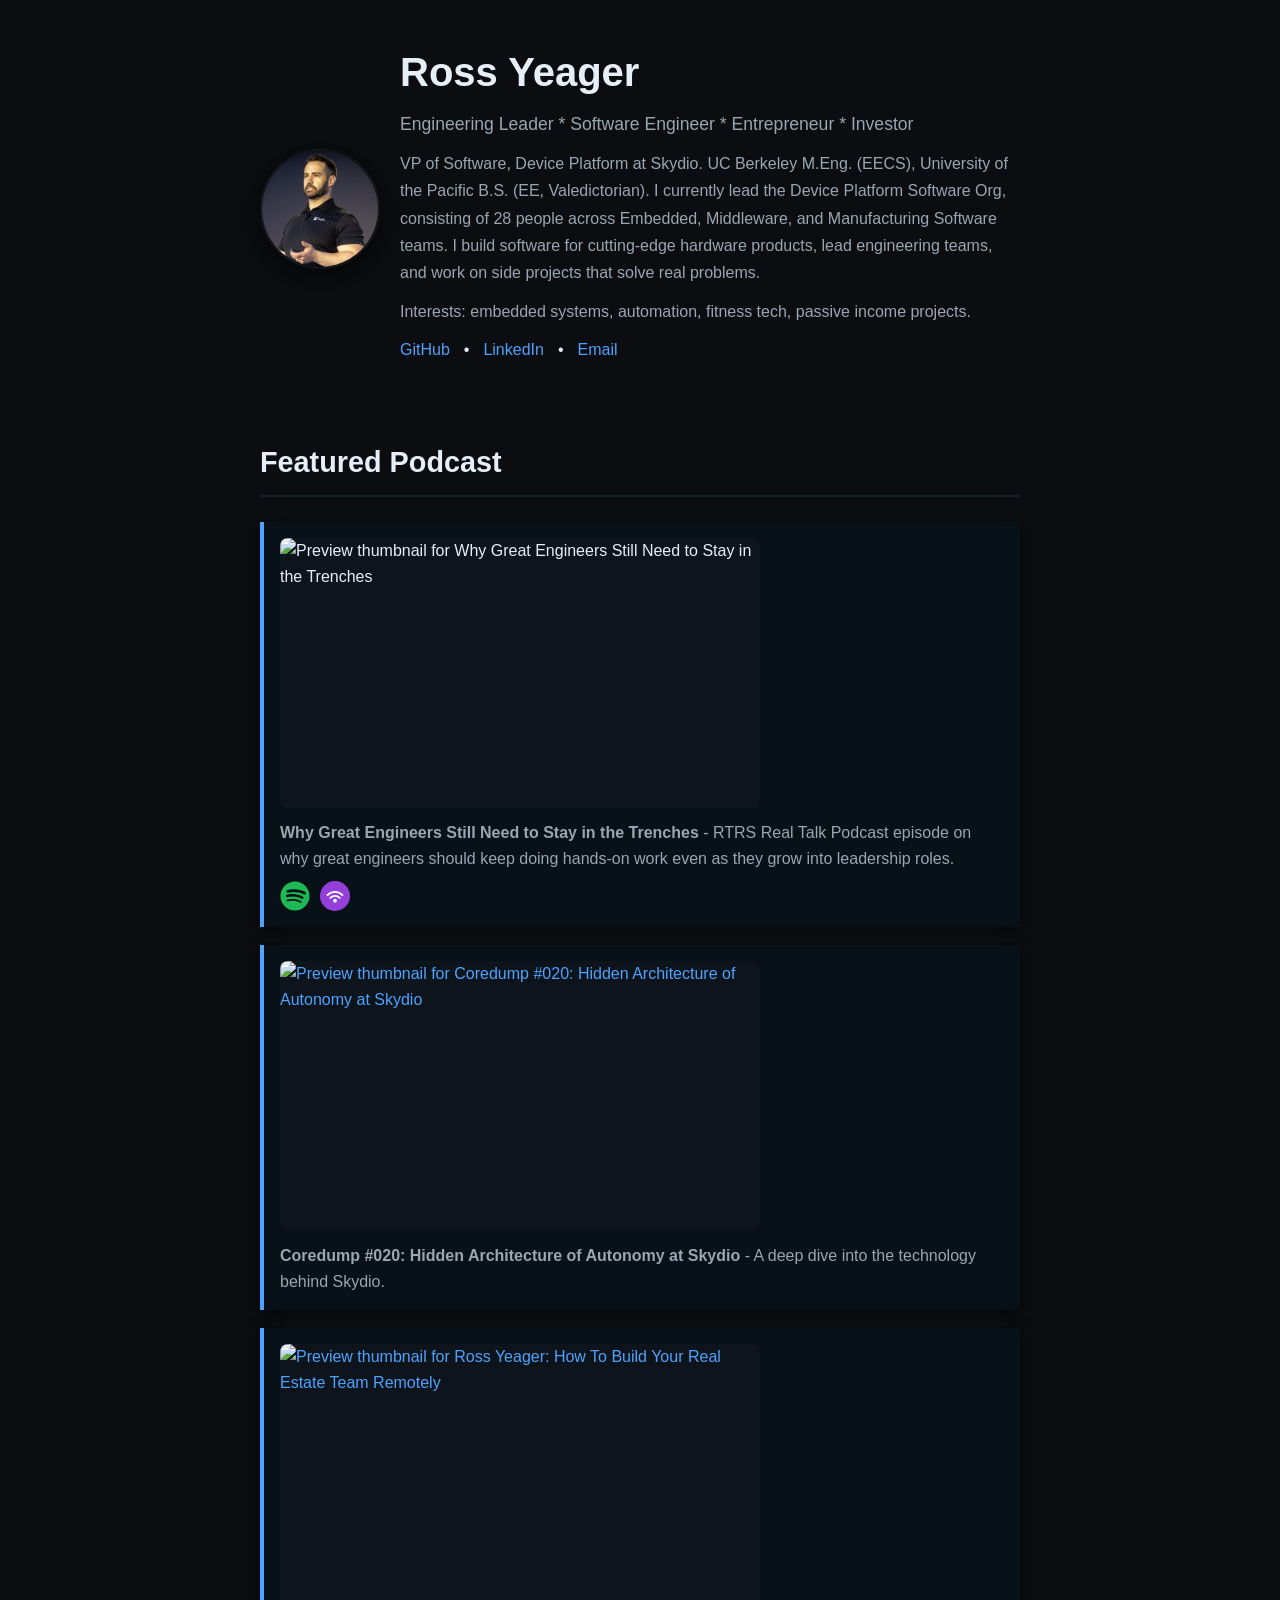
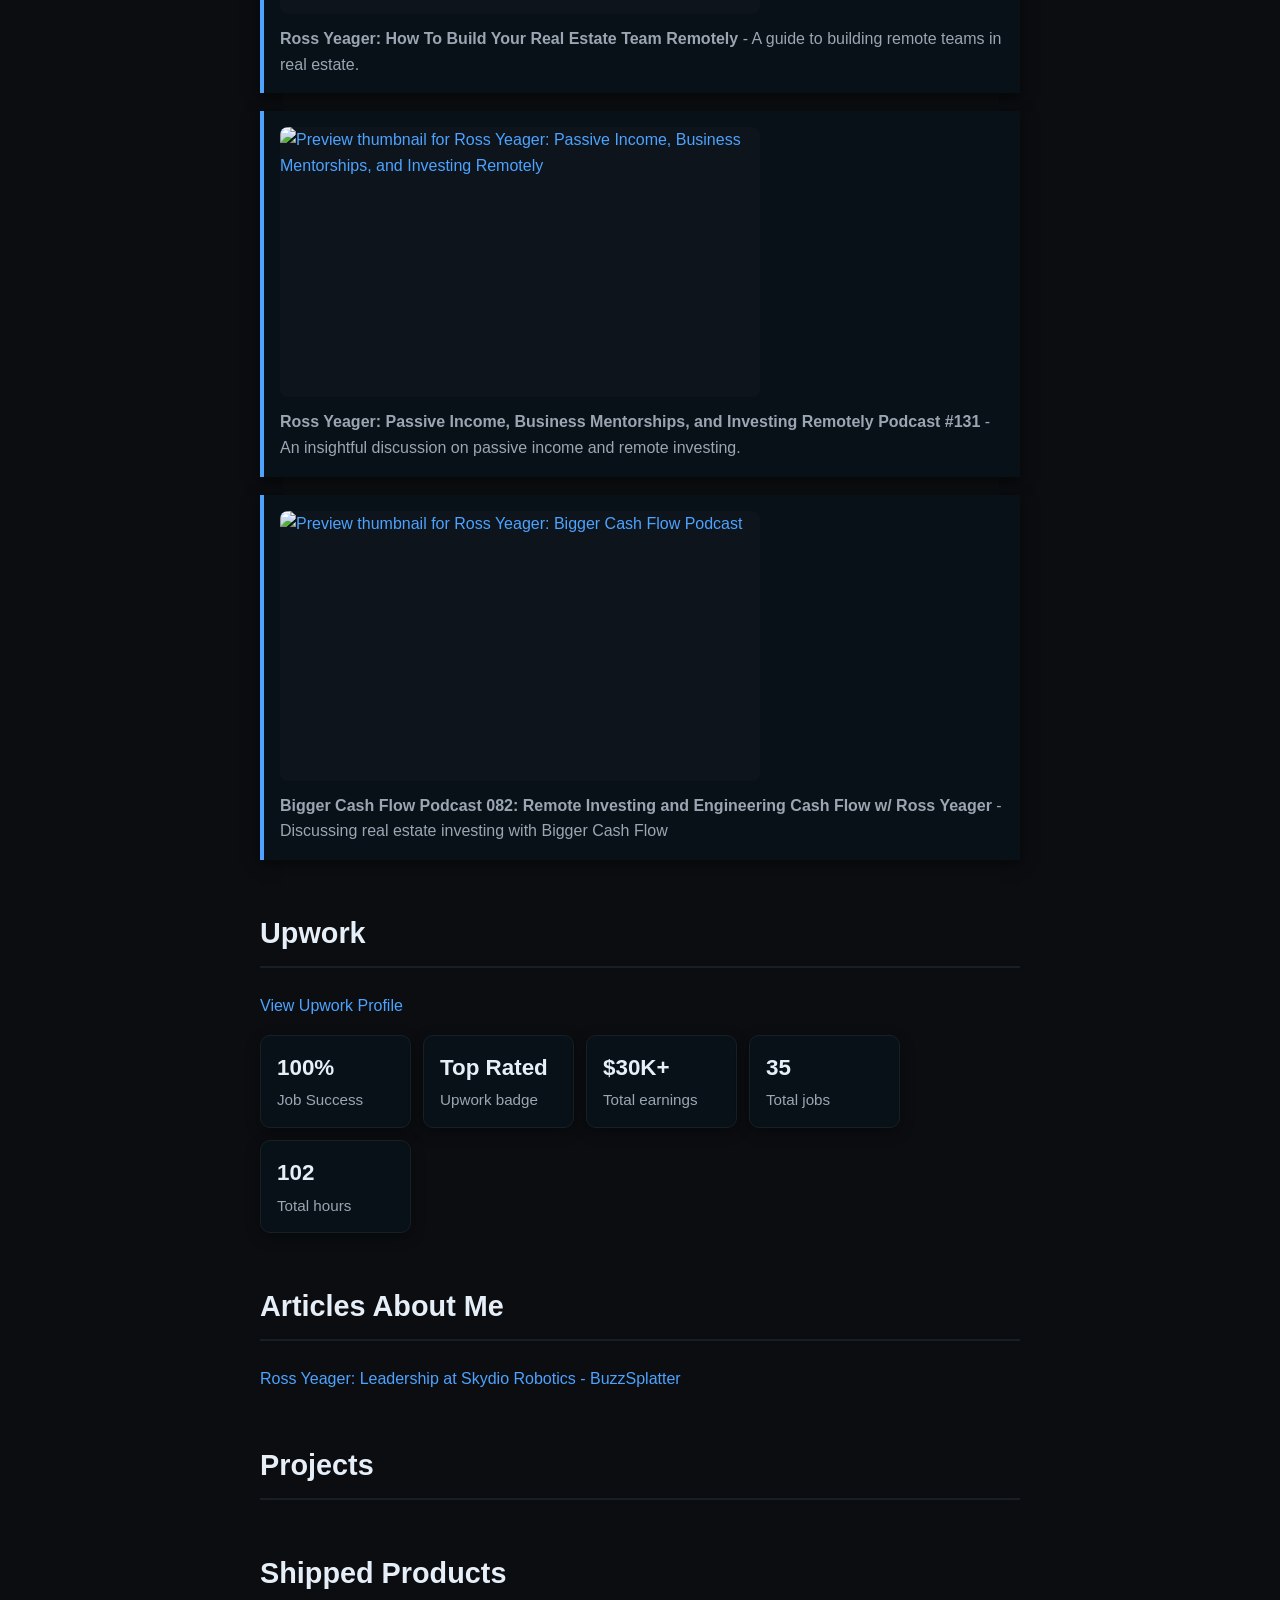
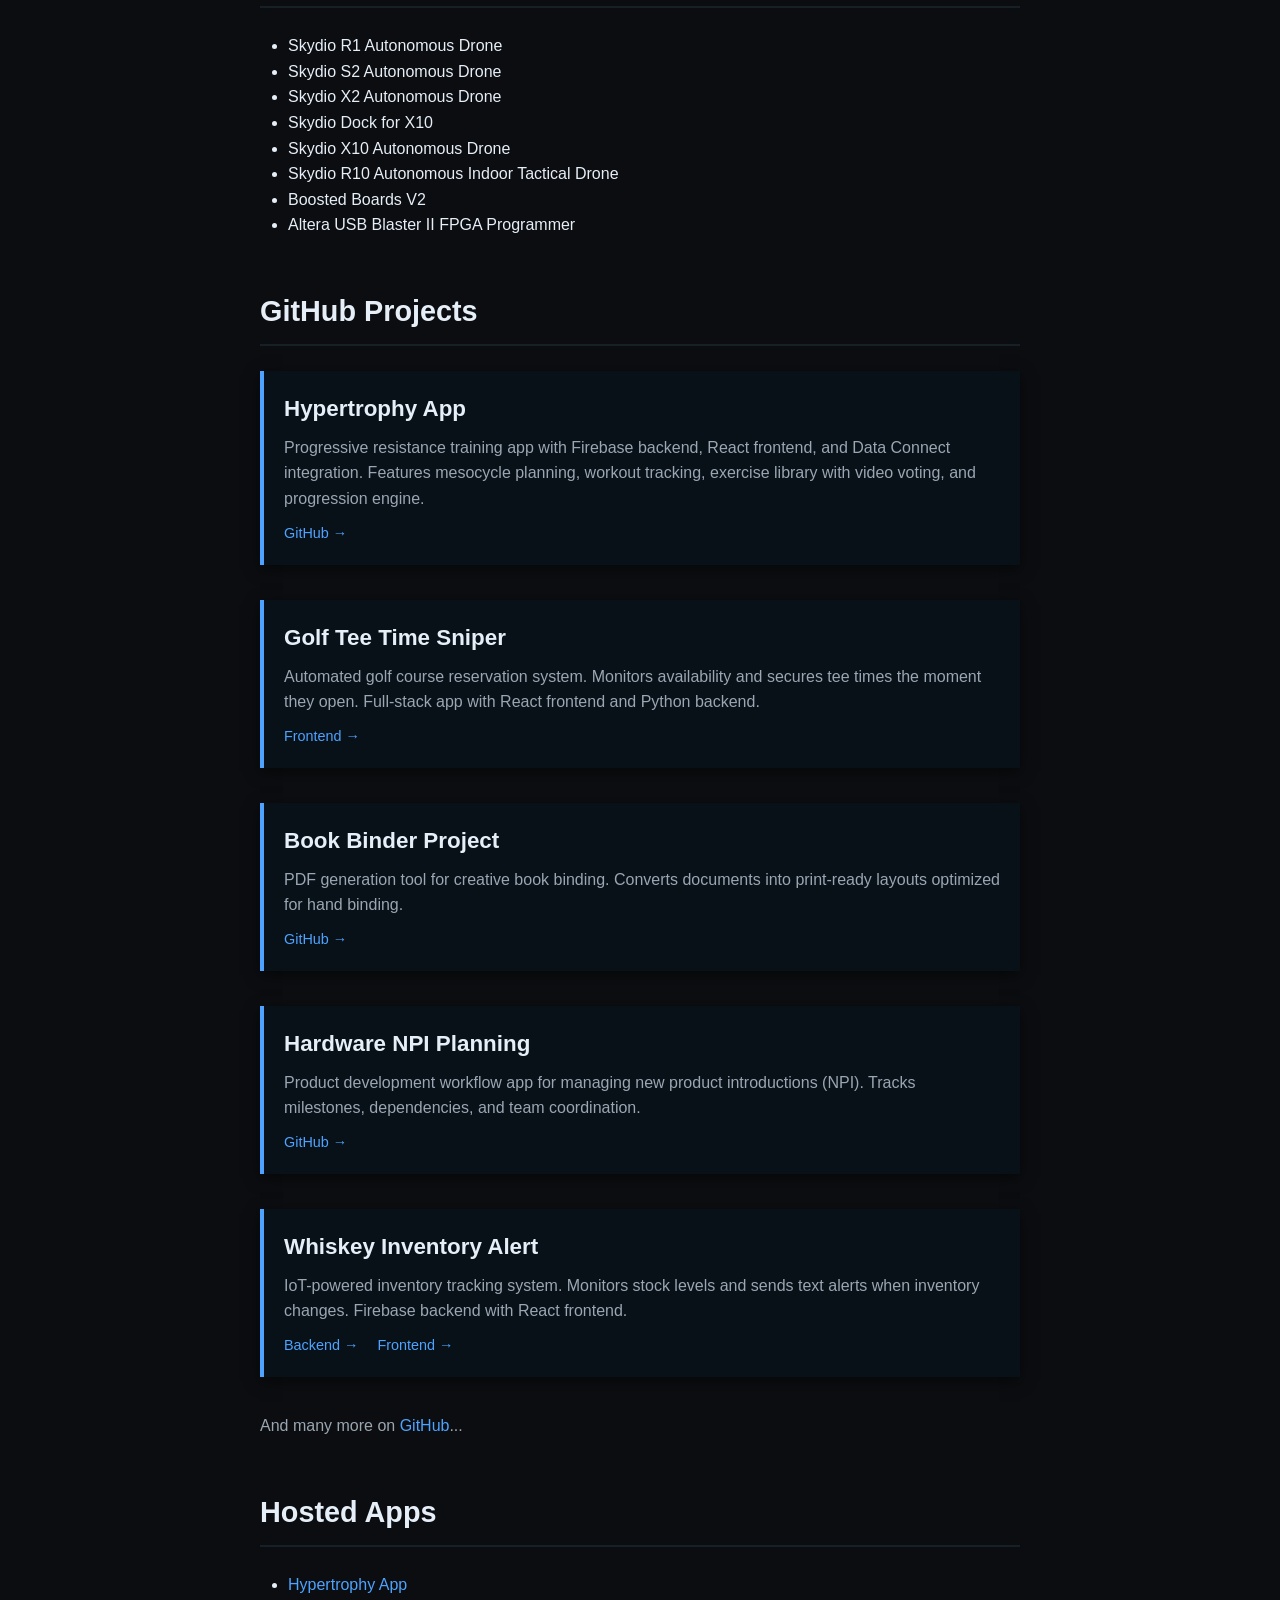
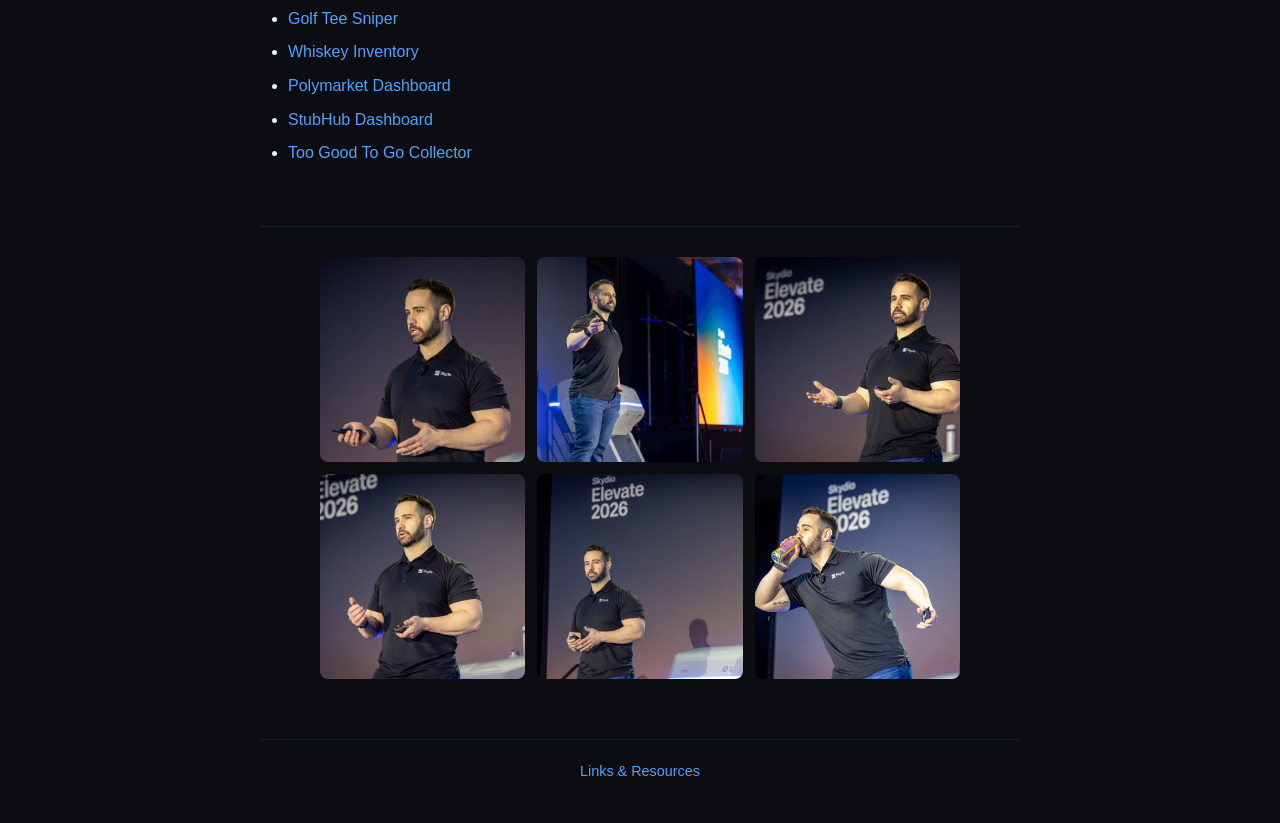
==== index.html @ a0b69caa "Move recommendations to Links & Resources page Split links.html into a Recommendations section (thin" ====
<!DOCTYPE html>
<html lang="en">
<head>
    <meta charset="UTF-8">
    <meta name="viewport" content="width=device-width, initial-scale=1.0">
    <title>Ross Yeager </title>
    <link rel="stylesheet" href="assets/styles.css">
</head>
<body>
    <header>
        <img src="assets/profile-pic.png" alt="Ross Yeager" class="profile">
        <div>
            <h1>Ross Yeager</h1>
            <div class="subtitle">Engineering Leader * Software Engineer * Entrepreneur * Investor</div>
            <div class="bio">
                VP of Software, Device Platform at Skydio. UC Berkeley M.Eng. (EECS), University of the Pacific B.S. (EE, Valedictorian). 
                I currently lead the Device Platform Software Org, consisting of 28 people across Embedded, Middleware, and Manufacturing Software teams.
                I build software for cutting-edge hardware products, lead engineering teams, and work on side projects that solve real problems.
            </div>
            <div class="bio">
                Interests: embedded systems, automation, fitness tech, passive income projects.
            </div>
            <div class="top-links">
                <a href="https://github.com/droneshire" target="_blank">GitHub</a> •
                <a href="https://www.linkedin.com/in/rossyeager/" target="_blank">LinkedIn</a> •
                <a href="mailto:ryeager12@gmail.com">Email</a>
            </div>
        </div>
    </header>

    <main>
        <h2>Featured Podcast</h2>
        <div class="resource-card">
            <div class="resource-card-thumbnail">
                <img src="https://is1-ssl.mzstatic.com/image/thumb/Podcasts221/v4/c4/c6/18/c4c61861-769a-1fa5-d363-5a123a4b9970/mza_9633764894382993235.jpeg/600x600bb.webp" alt="Preview thumbnail for Why Great Engineers Still Need to Stay in the Trenches">
            </div>
            <p><strong>Why Great Engineers Still Need to Stay in the Trenches</strong> - RTRS Real Talk Podcast episode on why great engineers should keep doing hands-on work even as they grow into leadership roles.</p>
            <div class="resource-card-links">
                <a href="https://open.spotify.com/episode/6up5n92iahJt5bbZxzY5BS?si=sEJS74YbQcWT3p2r0XgYyg&utm_source=copy-link" target="_blank" aria-label="Listen on Spotify" title="Listen on Spotify">
                    <svg viewBox="0 0 496 512" xmlns="http://www.w3.org/2000/svg">
                        <path fill="#1DB954" d="M248 8C111.1 8 0 119.1 0 256s111.1 248 248 248 248-111.1 248-248S384.9 8 248 8zm100.7 364.9c-4.2 0-6.8-1.3-10.7-3.6-62.4-37.6-135-39.2-206.7-24.5-3.9 1-9 2.6-11.9 2.6-9.7 0-15.8-7.7-15.8-15.8 0-8.3 5.1-12.9 11.3-14.2 81.5-18.1 165.1-16.5 235.6 25.5 5.2 3.2 8.3 6.1 8.3 13.7s-6 16.3-10.1 16.3zm26.9-65.6c-5.2 0-8.7-2.3-12.3-4.2-62.5-37-155.7-51.9-238.6-29.4-4.8 1.3-7.4 2.6-11.9 2.6-10.7 0-19.4-8.7-19.4-19.4s5.2-17.8 15.5-20.7c27.8-7.8 56.2-13.6 97.8-13.6 64.5 0 126.9 16 175.7 45.1 8.3 4.8 11.6 11 11.6 19.7-.1 10.8-8.5 19.9-18.4 19.9zm31-76.2c-5.6 0-9.1-1.6-14.3-4.5-59.8-35.5-172.6-49.1-249.9-27.8-4.5 1.3-9.9 3.6-15.5 3.6-13.3 0-23.8-10.6-23.8-24 0-13.6 8.3-21.3 17.2-23.9 32.8-9.7 69.5-14.3 109.4-14.3 68 0 139.1 14.2 190.9 45.1 7.6 4.5 12.6 10.8 12.6 22.1-.1 13.6-11 23.7-24.6 23.7z"/>
                    </svg>
                </a>
                <a href="https://podcasts.apple.com/gb/podcast/why-great-engineers-still-need-to-stay-in-the-trenches/id1888172923?i=1000779103202" target="_blank" aria-label="Listen on Apple Podcasts" title="Listen on Apple Podcasts">
                    <svg viewBox="0 0 32 32" xmlns="http://www.w3.org/2000/svg">
                        <circle cx="16" cy="16" r="16" fill="#953FDB"/>
                        <circle cx="16" cy="21" r="2" fill="#fff"/>
                        <path d="M11 18a7 7 0 0 1 10 0" fill="none" stroke="#fff" stroke-width="2" stroke-linecap="round"/>
                        <path d="M8 15a11 11 0 0 1 16 0" fill="none" stroke="#fff" stroke-width="2" stroke-linecap="round"/>
                    </svg>
                </a>
            </div>
        </div>
        <a class="resource-card" href="https://youtube.com/watch?v=orhyys3T3AE&source_ve_path=MjM4NTE&embeds_referring_euri=https%3A%2F%2Fmemfault.com%2F&embeds_referring_origin=https%3A%2F%2Fmemfault.com" target="_blank">
            <div class="resource-card-thumbnail">
                <img src="https://img.youtube.com/vi/orhyys3T3AE/hqdefault.jpg" alt="Preview thumbnail for Coredump #020: Hidden Architecture of Autonomy at Skydio">
            </div>
            <p><strong>Coredump #020: Hidden Architecture of Autonomy at Skydio</strong> - A deep dive into the technology behind Skydio.</p>
        </a>
        <a class="resource-card" href="https://youtu.be/GuYb0ekLBcU?si=IMQAH9v-qdLJNeri" target="_blank">
            <div class="resource-card-thumbnail">
                <img src="https://img.youtube.com/vi/GuYb0ekLBcU/hqdefault.jpg" alt="Preview thumbnail for Ross Yeager: How To Build Your Real Estate Team Remotely">
            </div>
            <p><strong>Ross Yeager: How To Build Your Real Estate Team Remotely</strong> - A guide to building remote teams in real estate.</p>
        </a>
        <a class="resource-card" href="https://www.youtube.com/watch?v=ZvkzLoTbLkU" target="_blank">
            <div class="resource-card-thumbnail">
                <img src="https://img.youtube.com/vi/ZvkzLoTbLkU/hqdefault.jpg" alt="Preview thumbnail for Ross Yeager: Passive Income, Business Mentorships, and Investing Remotely">
            </div>
            <p><strong>Ross Yeager: Passive Income, Business Mentorships, and Investing Remotely Podcast #131</strong> - An insightful discussion on passive income and remote investing.</p>
        </a>
        <a class="resource-card" href="https://www.biggercashflow.com/bigger-cash-flow-podcast/bcfshow082" target="_blank">
            <div class="resource-card-thumbnail">
                <img src="https://images.squarespace-cdn.com/content/v1/5b5cd4565cfd79a520e9ac51/1609288177726-HFZUA76HQ0U5ELD18QBI/insta.png" alt="Preview thumbnail for Ross Yeager: Bigger Cash Flow Podcast">
            </div>
            <p><strong>Bigger Cash Flow Podcast 082: Remote Investing and Engineering Cash Flow w/ Ross Yeager</strong> - Discussing real estate investing with Bigger Cash Flow</p>
        </a>

        <h2>Upwork</h2>
        <div class="top-links">
            <a href="https://www.upwork.com/freelancers/~01f32ff90815523686" target="_blank">View Upwork Profile</a>
        </div>
        <div class="upwork-stats">
            <div class="upwork-stat">
                <strong>100%</strong>
                <span>Job Success</span>
            </div>
            <div class="upwork-stat">
                <strong>Top Rated</strong>
                <span>Upwork badge</span>
            </div>
            <div class="upwork-stat">
                <strong>$30K+</strong>
                <span>Total earnings</span>
            </div>
            <div class="upwork-stat">
                <strong>35</strong>
                <span>Total jobs</span>
            </div>
            <div class="upwork-stat">
                <strong>102</strong>
                <span>Total hours</span>
            </div>
        </div>

        <h2>Articles About Me</h2>
        <div class="top-links">
            <a href="https://buzzsplatter.com/ross-yeager-leadership-skydio-robotics/" target="_blank">Ross Yeager: Leadership at Skydio Robotics - BuzzSplatter</a>
        </div>

        <h2>Projects</h2>

        <h2>Shipped Products</h2>
        <div>
            <ul class="shipped-products-list">
                <li>Skydio R1 Autonomous Drone</li>
                <li>Skydio S2 Autonomous Drone</li>
                <li>Skydio X2 Autonomous Drone</li>
                <li>Skydio Dock for X10</li>
                <li>Skydio X10 Autonomous Drone</li>
                <li>Skydio R10 Autonomous Indoor Tactical Drone</li>
                <li>Boosted Boards V2</li>
                <li>Altera USB Blaster II FPGA Programmer</li>
            </ul>
        </div>

        
        <h2>GitHub Projects</h2>

        <div class="project">
            <h3>Hypertrophy App</h3>
            <p>Progressive resistance training app with Firebase backend, React frontend, and Data Connect integration.
            Features mesocycle planning, workout tracking, exercise library with video voting, and progression engine.</p>
            <div class="project-links">
                <a href="https://github.com/droneshire/hypertrophy-app" target="_blank">GitHub →</a>
            </div>
        </div>

        <div class="project">
            <h3>Golf Tee Time Sniper</h3>
            <p>Automated golf course reservation system. Monitors availability and secures tee times the moment they open.
            Full-stack app with React frontend and Python backend.</p>
            <div class="project-links">
                <a href="https://github.com/droneshire/golf-tee-snipe-frontend" target="_blank">Frontend →</a>
            </div>
        </div>

        <div class="project">
            <h3>Book Binder Project</h3>
            <p>PDF generation tool for creative book binding. Converts documents into print-ready layouts optimized for hand binding.</p>
            <div class="project-links">
                <a href="https://github.com/droneshire/book-binder-project" target="_blank">GitHub →</a>
            </div>
        </div>

        <div class="project">
            <h3>Hardware NPI Planning</h3>
            <p>Product development workflow app for managing new product introductions (NPI). Tracks milestones, dependencies, and team coordination.</p>
            <div class="project-links">
                <a href="https://github.com/droneshire/hardware-npi-planning" target="_blank">GitHub →</a>
            </div>
        </div>

        <div class="project">
            <h3>Whiskey Inventory Alert</h3>
            <p>IoT-powered inventory tracking system. Monitors stock levels and sends text alerts when inventory changes.
            Firebase backend with React frontend.</p>
            <div class="project-links">
                <a href="https://github.com/droneshire/whiskey_inventory_alert_upwork" target="_blank">Backend →</a>
                <a href="https://github.com/droneshire/whiskey_inventory_firebase_client" target="_blank">Frontend →</a>
            </div>
        </div>

        <p class="bio">And many more on <a href="https://github.com/droneshire" target="_blank">GitHub</a>...</p>

        <h2>Hosted Apps</h2>
        <ul class="hosted-apps-list">
            <li><a href="https://hypertrophy-app-fa72f.web.app" target="_blank" rel="noopener noreferrer">Hypertrophy App</a></li>
            <li><a href="https://golf-tee-sniper.web.app" target="_blank" rel="noopener noreferrer">Golf Tee Sniper</a></li>
            <li><a href="https://inventory-860f0.web.app" target="_blank" rel="noopener noreferrer">Whiskey Inventory</a></li>
            <li><a href="https://polymarket-dashboard-50f65.web.app" target="_blank" rel="noopener noreferrer">Polymarket Dashboard</a></li>
            <li><a href="https://stubhub-476223-d0998.web.app" target="_blank" rel="noopener noreferrer">StubHub Dashboard</a></li>
            <li><a href="https://too-good-to-go-data-collect.web.app" target="_blank" rel="noopener noreferrer">Too Good To Go Collector</a></li>
        </ul>

        <hr class="photo-grid-divider">
        <div class="photo-grid">
            <img src="assets/gallery/gallery-1.jpg" alt="">
            <img src="assets/gallery/gallery-2.jpg" alt="">
            <img src="assets/gallery/gallery-3.jpg" alt="">
            <img src="assets/gallery/gallery-4.jpg" alt="">
            <img src="assets/gallery/gallery-5.jpg" alt="">
            <img src="assets/gallery/gallery-6.jpg" alt="">
        </div>
    </main>

    <footer>
        <p>
            <a href="links.html">Links & Resources</a>
        </p>
    </footer>
</body>
</html>
---- assets/styles.css ----
:root{
    --bg: #0b0d10;
    --panel: #0f1316;
    --text: #e6eef8;
    --muted: #9aa6b2;
    --accent: #4da3ff;
    --card: #081018;
    --border: #172027;
}

* {
    margin: 0;
    padding: 0;
    box-sizing: border-box;
}

body {
    font-family: -apple-system, BlinkMacSystemFont, 'Segoe UI', 'Helvetica', 'Arial', sans-serif;
    line-height: 1.6;
    color: var(--text);
    max-width: 800px;
    margin: 0 auto;
    padding: 40px 20px;
    background: var(--bg);
}

header {
    margin-bottom: 60px;
    display: flex;
    align-items: center;
    gap: 20px;
}

.profile {
    width: 120px;
    height: 120px;
    border-radius: 50%;
    object-fit: cover;
    flex: 0 0 120px;
    box-shadow: 0 8px 30px rgba(0,0,0,0.6);
    border: 2px solid rgba(255,255,255,0.04);
}

h1 {
    font-size: 2.5em;
    font-weight: 700;
    margin-bottom: 6px;
    color: var(--text);
}

.subtitle {
    font-size: 1.1em;
    color: var(--muted);
    margin-bottom: 12px;
}

.bio {
    font-size: 1em;
    line-height: 1.7;
    color: var(--muted);
    margin-bottom: 12px;
}

.top-links {
    display: flex;
    flex-wrap: wrap;
    gap: 14px;
    margin-bottom: 16px;
}

.upwork-stats {
    display: grid;
    grid-template-columns: repeat(auto-fit, minmax(130px, 1fr));
    gap: 12px;
    margin-top: 10px;
    max-width: 640px;
}

.upwork-stat {
    padding: 14px 16px;
    background: var(--card);
    border: 1px solid var(--border);
    border-radius: 10px;
    box-shadow: 0 4px 14px rgba(0,0,0,0.35);
}

.upwork-stat strong {
    display: block;
    font-size: 1.4em;
    color: var(--text);
    margin-bottom: 2px;
}

.upwork-stat span {
    color: var(--muted);
    font-size: 0.95em;
}

a {
    color: var(--accent);
    text-decoration: none;
}

a:hover {
    text-decoration: underline;
}

h2 {
    font-size: 1.8em;
    margin-top: 50px;
    margin-bottom: 25px;
    border-bottom: 2px solid var(--border);
    padding-bottom: 10px;
    color: var(--text);
}

.project {
    margin-bottom: 35px;
    padding: 20px;
    background: var(--card);
    border-left: 4px solid var(--accent);
    box-shadow: 0 4px 14px rgba(0,0,0,0.5);
}

.project h3 {
    font-size: 1.4em;
    margin-bottom: 8px;
    color: var(--text);
}

.project p {
    color: var(--muted);
    margin-bottom: 10px;
}

.project-links {
    font-size: 0.9em;
}

.project-links a {
    margin-right: 15px;
}

.resource-card {
    display: block;
    margin-bottom: 18px;
    padding: 16px;
    background: var(--card);
    border-left: 4px solid var(--accent);
    box-shadow: 0 4px 14px rgba(0,0,0,0.5);
}

.resource-card img {
    display: block;
    width: 100%;
    height: 100%;
    object-fit: cover;
}

.resource-card-thumbnail {
    width: 100%;
    max-width: 480px;
    aspect-ratio: 16 / 9;
    border-radius: 8px;
    overflow: hidden;
    margin-bottom: 12px;
    background: #0d141b;
}

.resource-card p {
    color: var(--muted);
}

.resource-card-links {
    display: flex;
    gap: 10px;
    margin-top: 10px;
}

.resource-card-links a {
    display: inline-flex;
    width: 30px;
    height: 30px;
    transition: transform 0.15s ease;
}

.resource-card-links a:hover {
    transform: scale(1.1);
}

.resource-card-links svg {
    width: 100%;
    height: 100%;
    display: block;
}

.shipped-products-list,
.hosted-apps-list {
    padding-left: 28px;
}

.hosted-apps-list li {
    margin-bottom: 8px;
}

.recommend-intro {
    color: var(--muted);
    margin-bottom: 18px;
    max-width: 640px;
}

.recommend-list {
    list-style: none;
    padding-left: 0;
}

.recommend-item {
    display: flex;
    align-items: flex-start;
    gap: 10px;
    margin-bottom: 16px;
}

.recommend-item svg {
    width: 20px;
    height: 20px;
    flex-shrink: 0;
    margin-top: 2px;
}

.recommend-item-text p {
    color: var(--muted);
    font-size: 0.9em;
    margin-top: 2px;
}

.photo-grid-divider {
    border: none;
    border-top: 1px solid var(--border);
    margin-top: 60px;
}

.photo-grid {
    display: grid;
    grid-template-columns: repeat(3, 1fr);
    gap: 12px;
    max-width: 640px;
    margin: 30px auto 0;
}

.photo-grid img {
    display: block;
    width: 100%;
    aspect-ratio: 1 / 1;
    object-fit: cover;
    object-position: top center;
    border-radius: 8px;
}

.back-link {
    display: inline-block;
    margin-bottom: 24px;
    color: var(--muted);
}

footer {
    margin-top: 60px;
    padding-top: 20px;
    border-top: 1px solid var(--border);
    text-align: center;
    color: #7b868e;
    font-size: 0.9em;
}

@media (max-width: 600px) {
    body {
        padding: 20px 15px;
    }
    h1 {
        font-size: 2em;
    }
    header {
        flex-direction: column;
        align-items: flex-start;
        gap: 12px;
    }
    .profile {
        width: 96px;
        height: 96px;
        flex: 0 0 96px;
    }
}
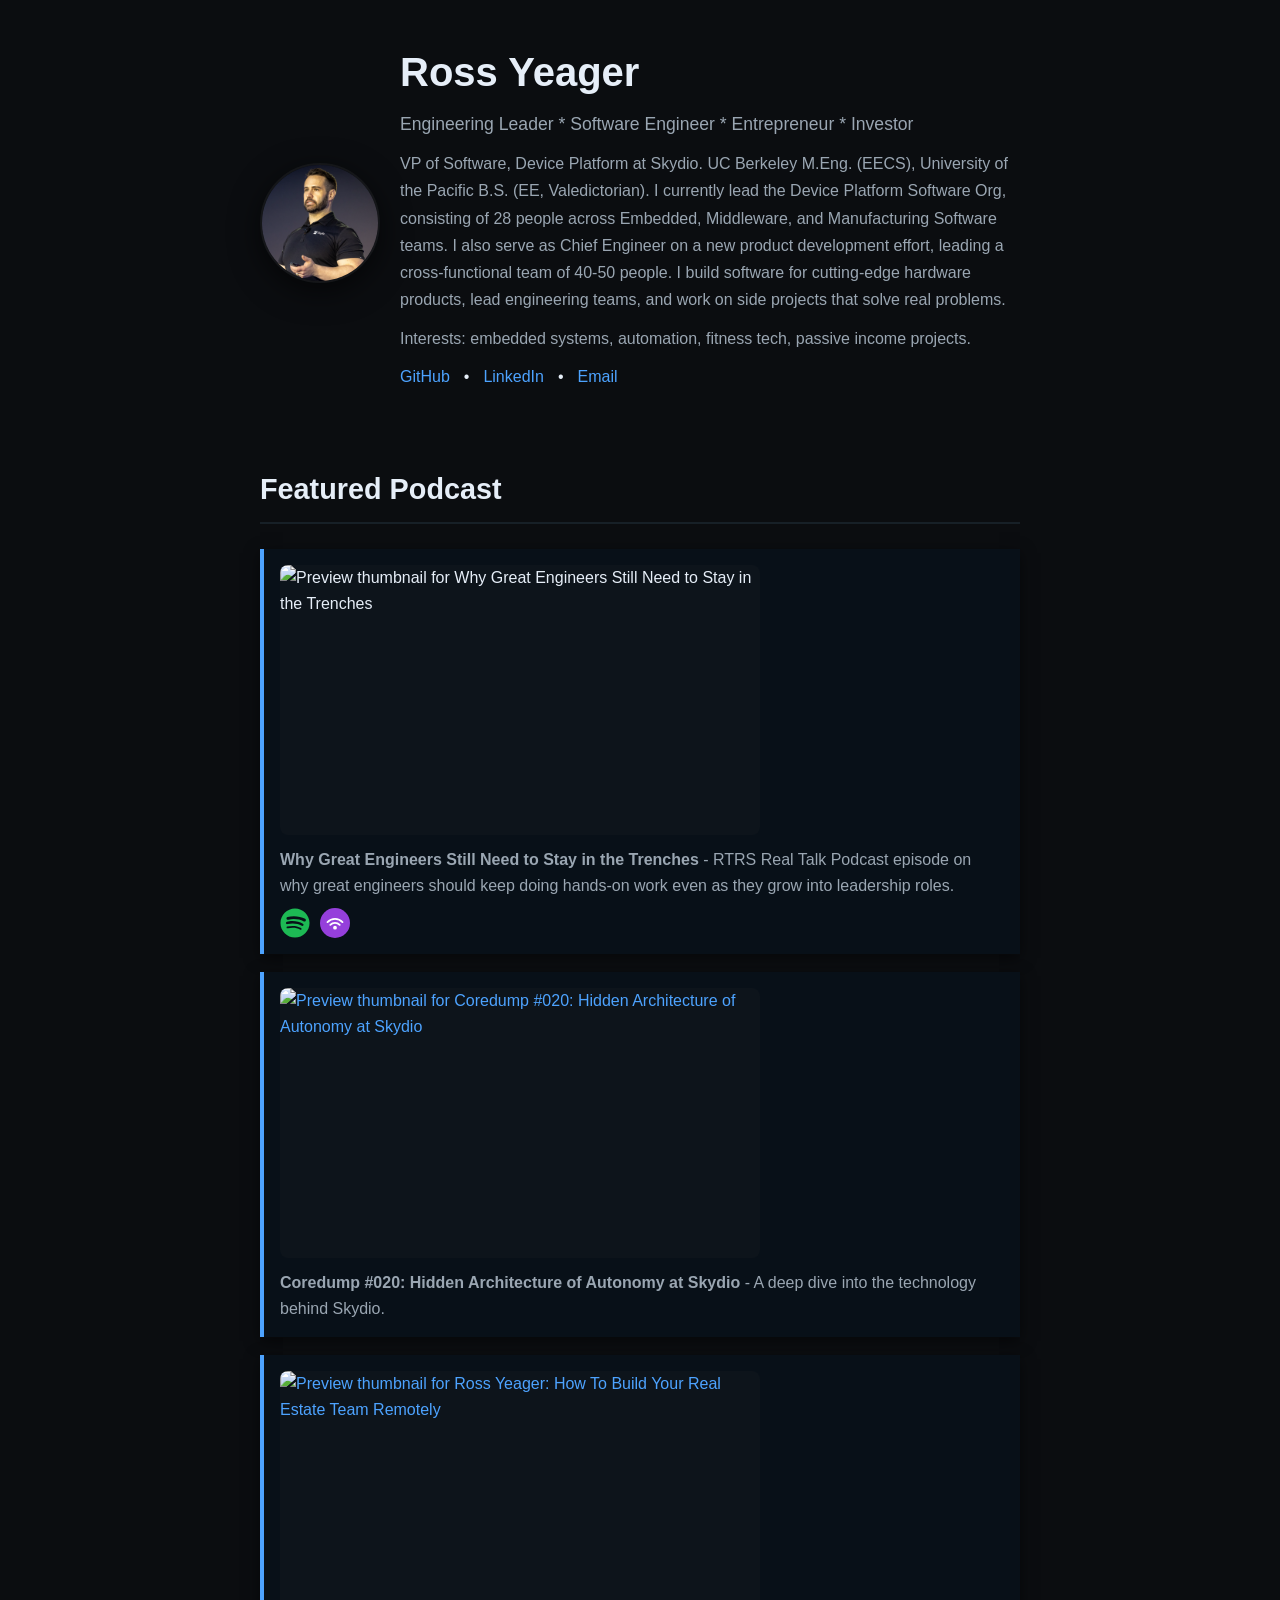
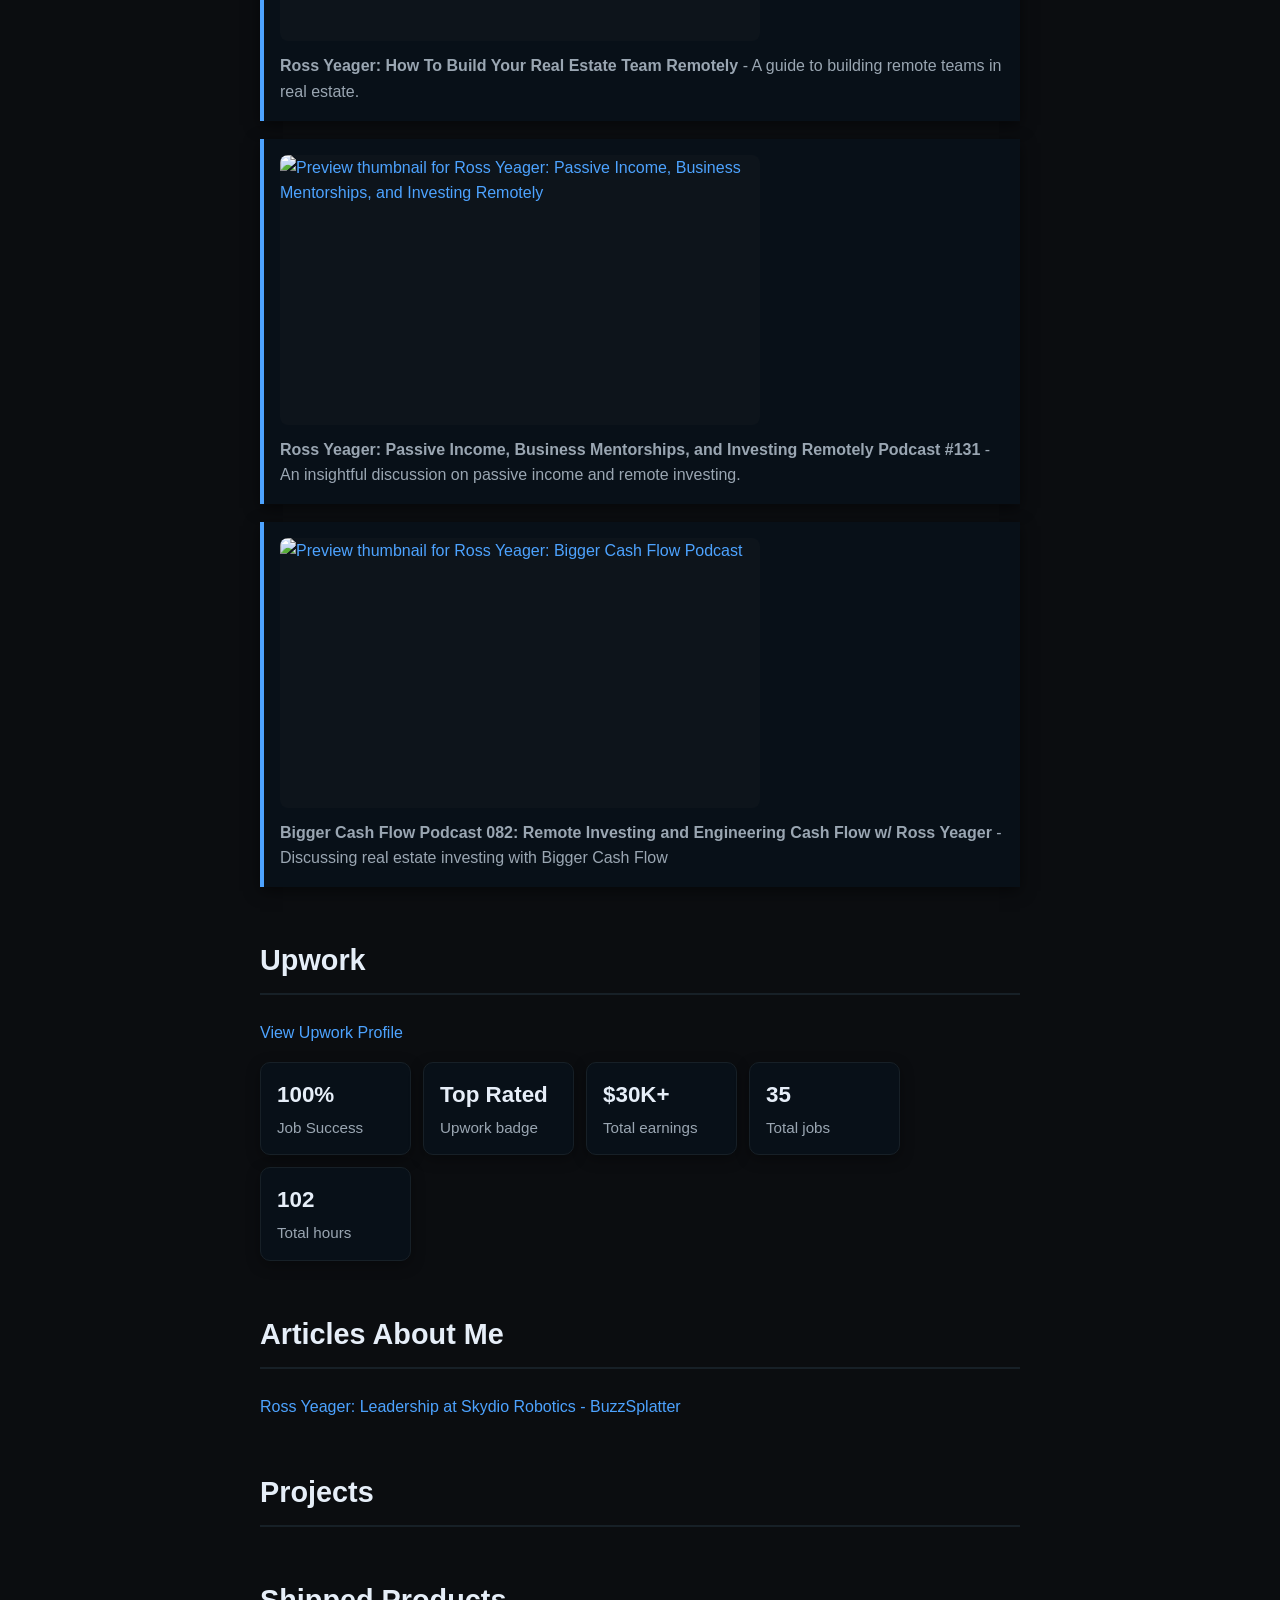
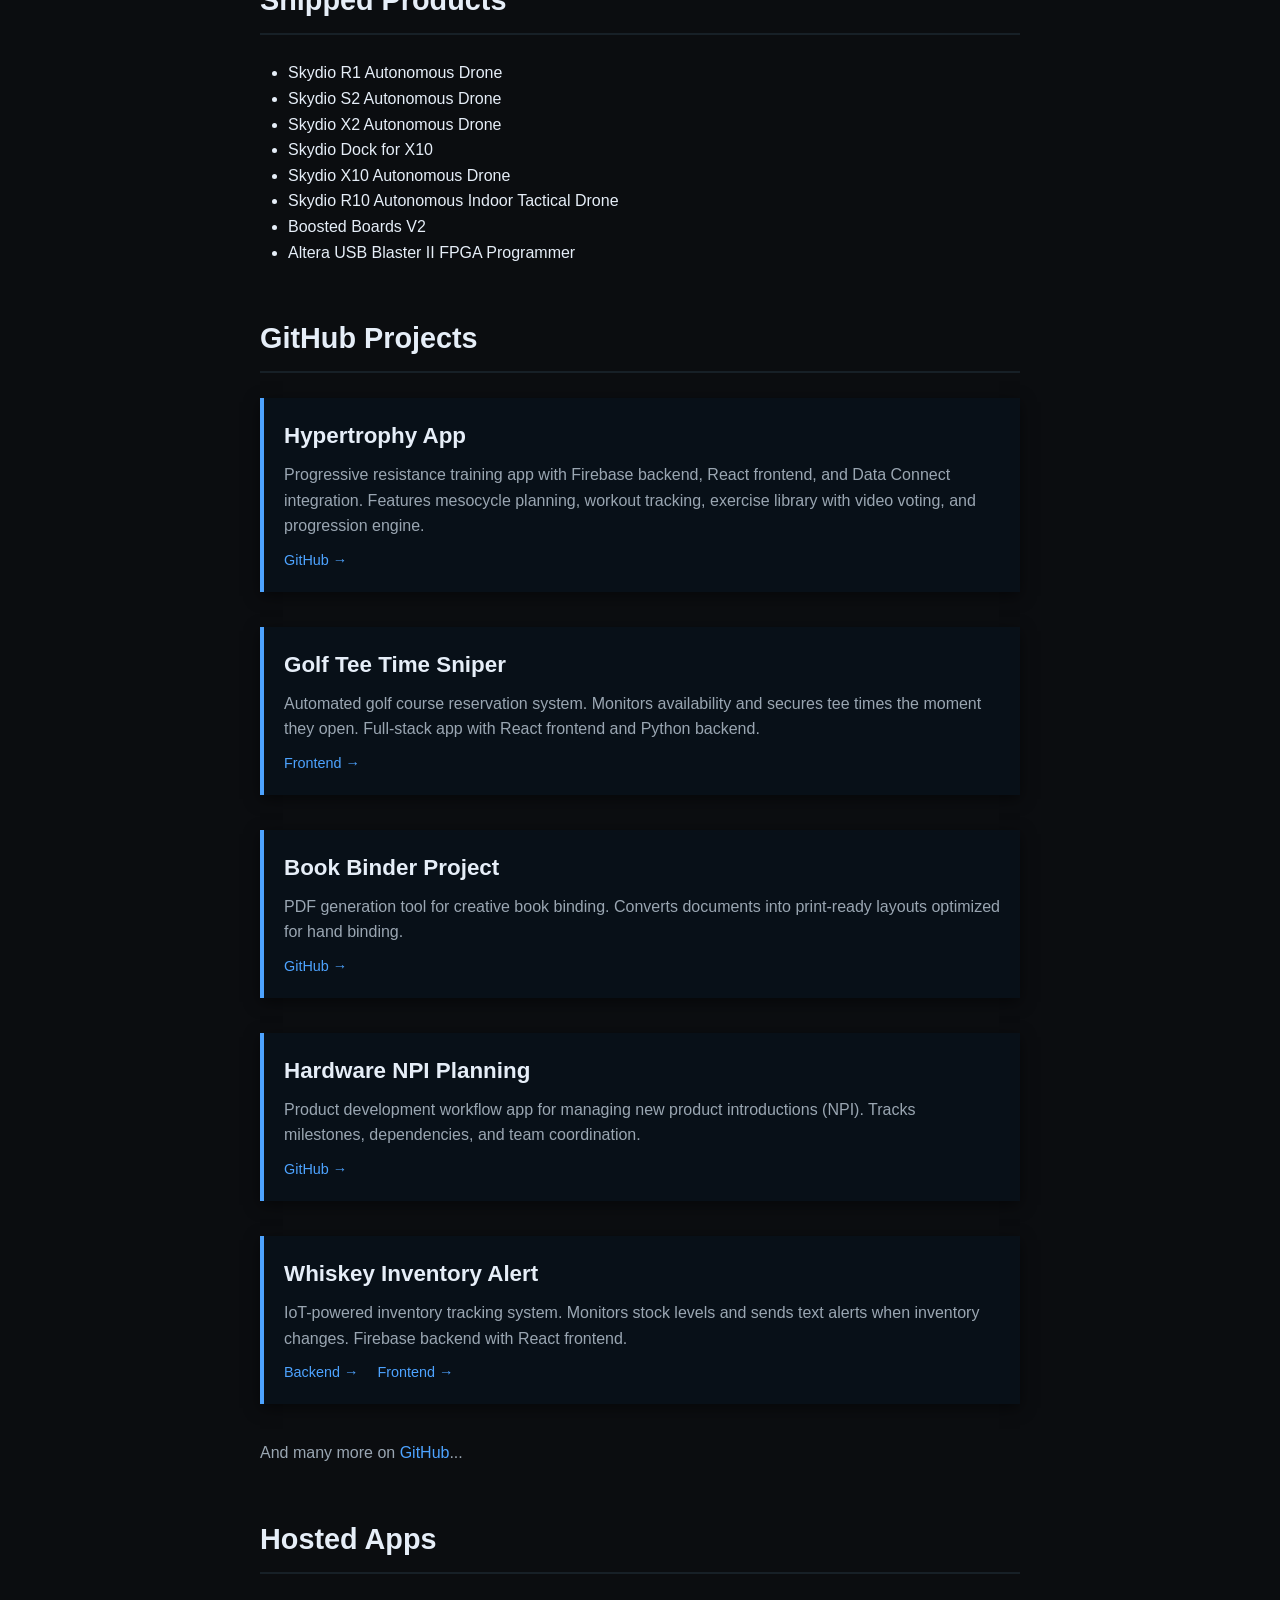
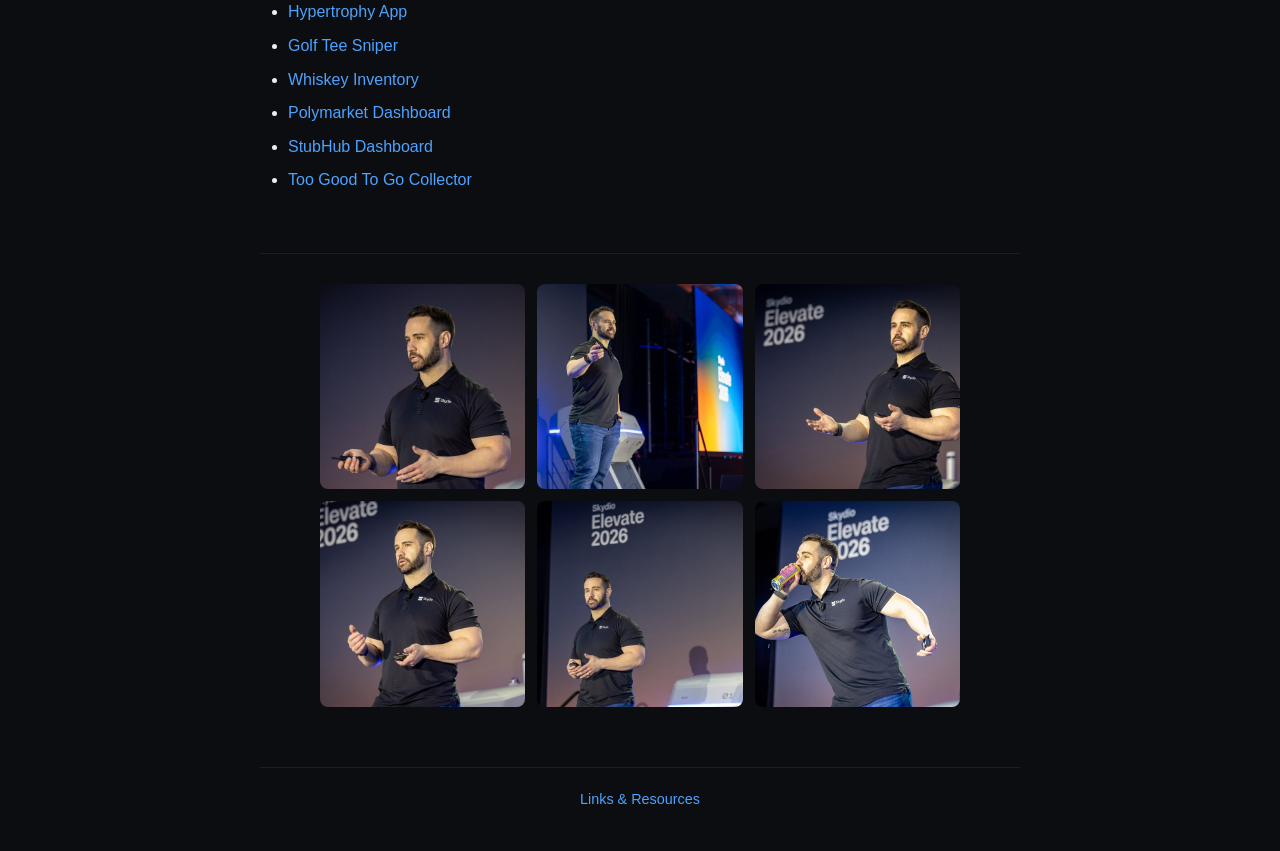
==== commit 0cc27de7: "Add Chief Engineer role to bio" ====
--- a/index.html
+++ b/index.html
@@ -13,8 +13,9 @@
             <h1>Ross Yeager</h1>
             <div class="subtitle">Engineering Leader * Software Engineer * Entrepreneur * Investor</div>
             <div class="bio">
-                VP of Software, Device Platform at Skydio. UC Berkeley M.Eng. (EECS), University of the Pacific B.S. (EE, Valedictorian). 
+                VP of Software, Device Platform at Skydio. UC Berkeley M.Eng. (EECS), University of the Pacific B.S. (EE, Valedictorian).
                 I currently lead the Device Platform Software Org, consisting of 28 people across Embedded, Middleware, and Manufacturing Software teams.
+                I also serve as Chief Engineer on a new product development effort, leading a cross-functional team of 40-50 people.
                 I build software for cutting-edge hardware products, lead engineering teams, and work on side projects that solve real problems.
             </div>
             <div class="bio">
@@ -175,7 +176,7 @@
 
         <h2>Hosted Apps</h2>
         <ul class="hosted-apps-list">
-            <li><a href="https://hypertrophy-app-fa72f.web.app" target="_blank" rel="noopener noreferrer">Hypertrophy App</a></li>
+            <li><a href="https://livestrong.fit" target="_blank" rel="noopener noreferrer">Hypertrophy App</a></li>
             <li><a href="https://golf-tee-sniper.web.app" target="_blank" rel="noopener noreferrer">Golf Tee Sniper</a></li>
             <li><a href="https://inventory-860f0.web.app" target="_blank" rel="noopener noreferrer">Whiskey Inventory</a></li>
             <li><a href="https://polymarket-dashboard-50f65.web.app" target="_blank" rel="noopener noreferrer">Polymarket Dashboard</a></li>
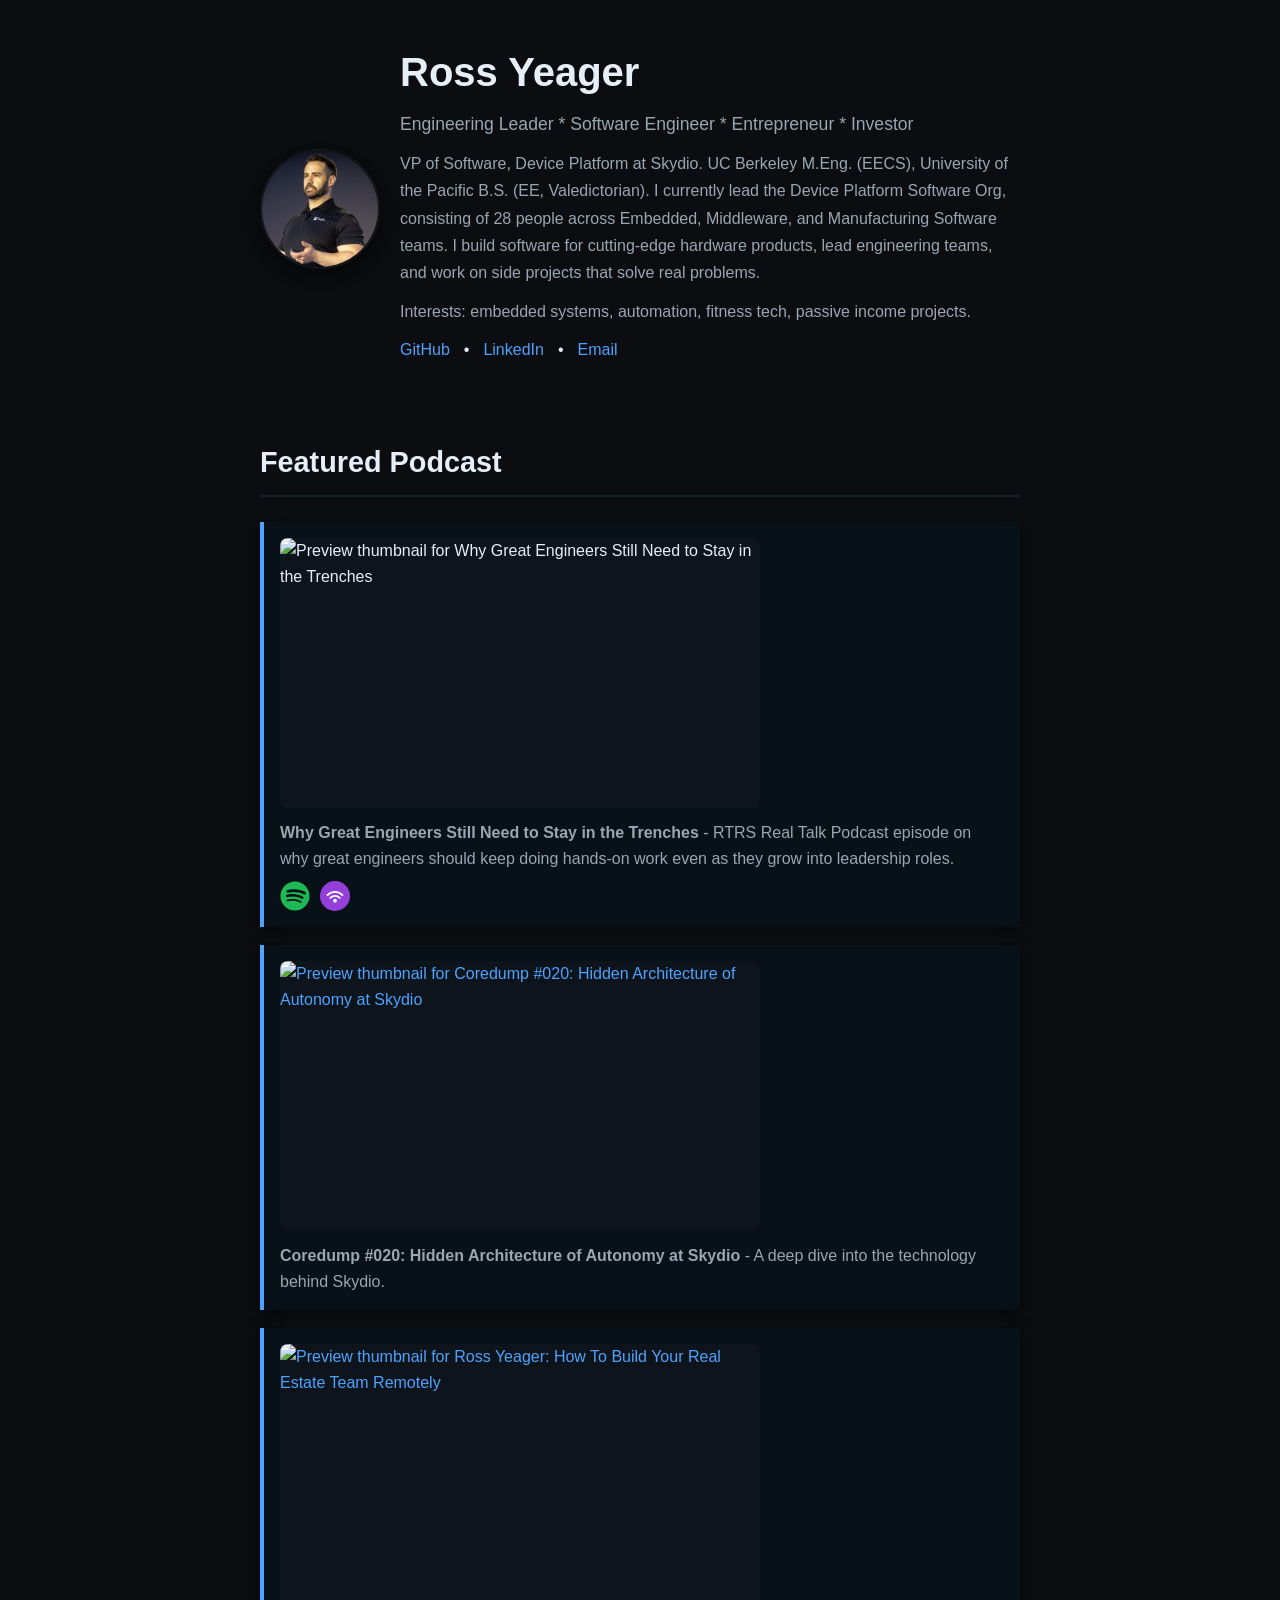
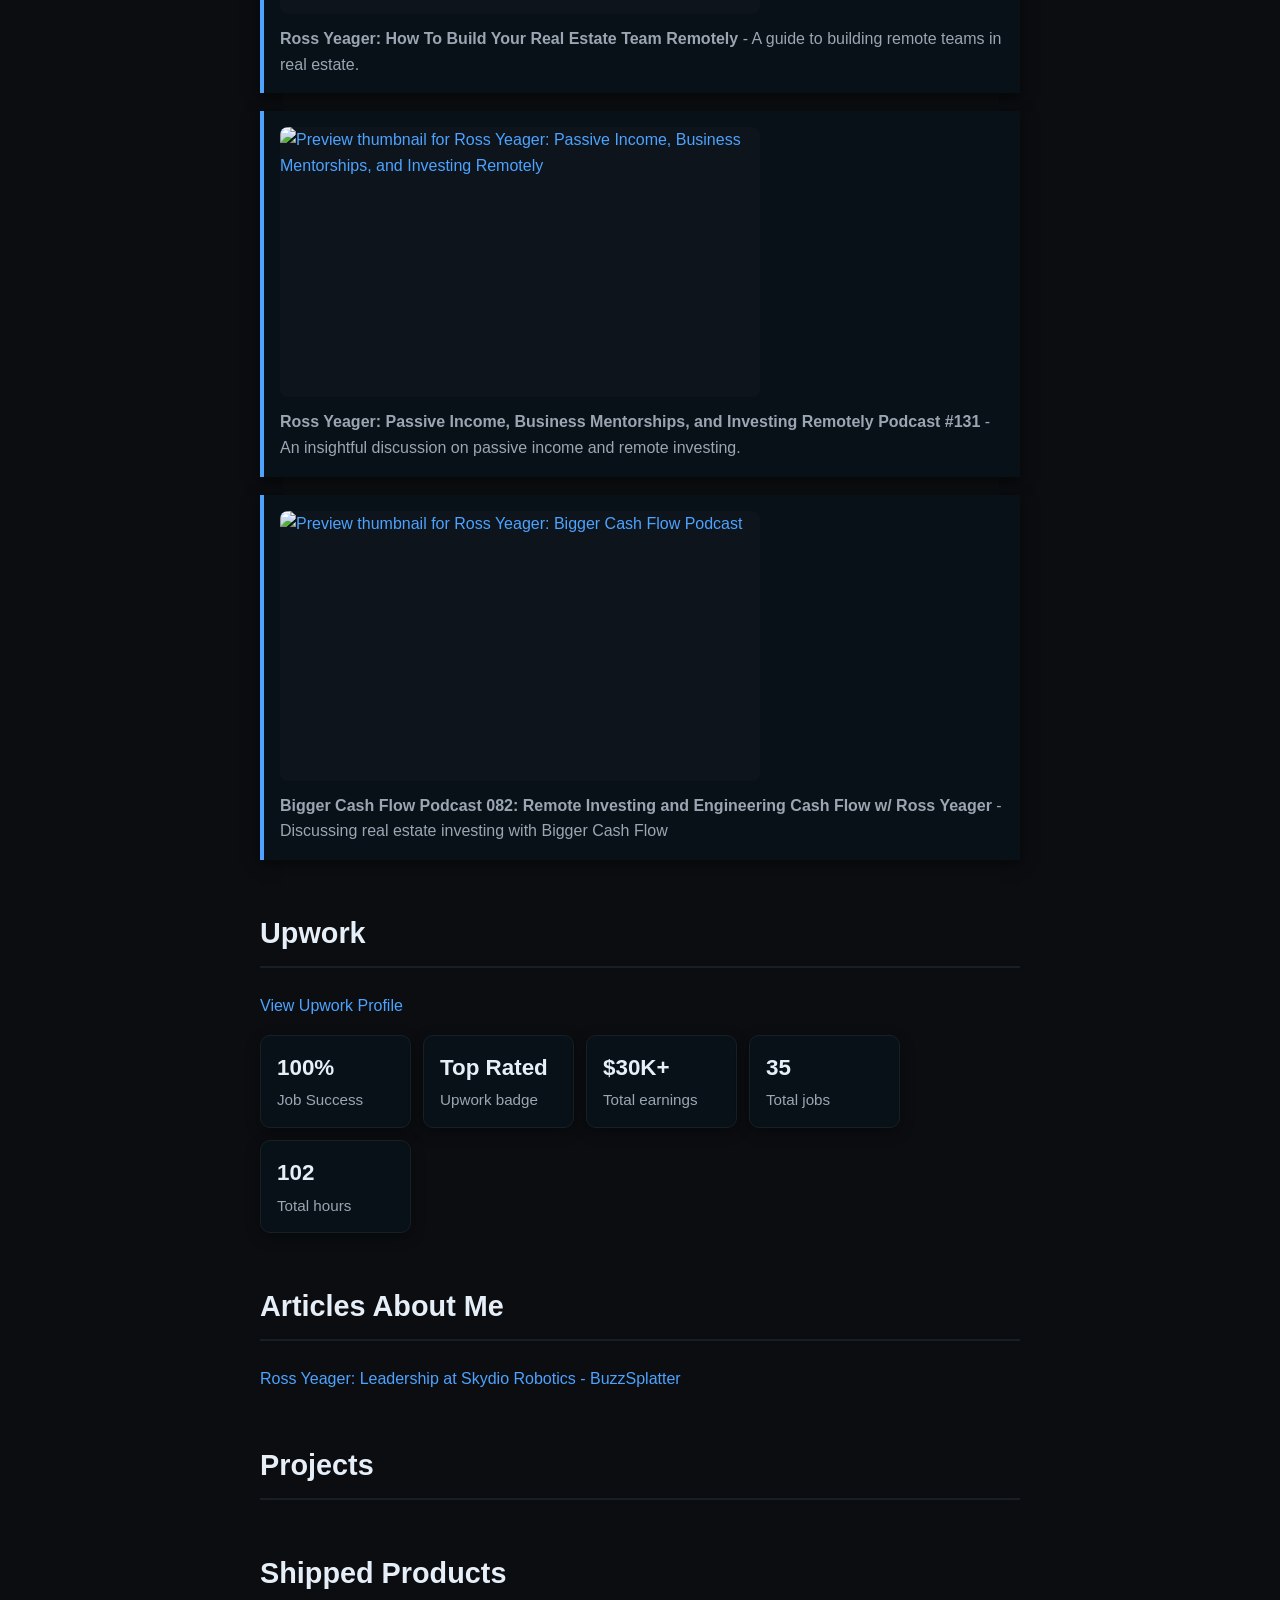
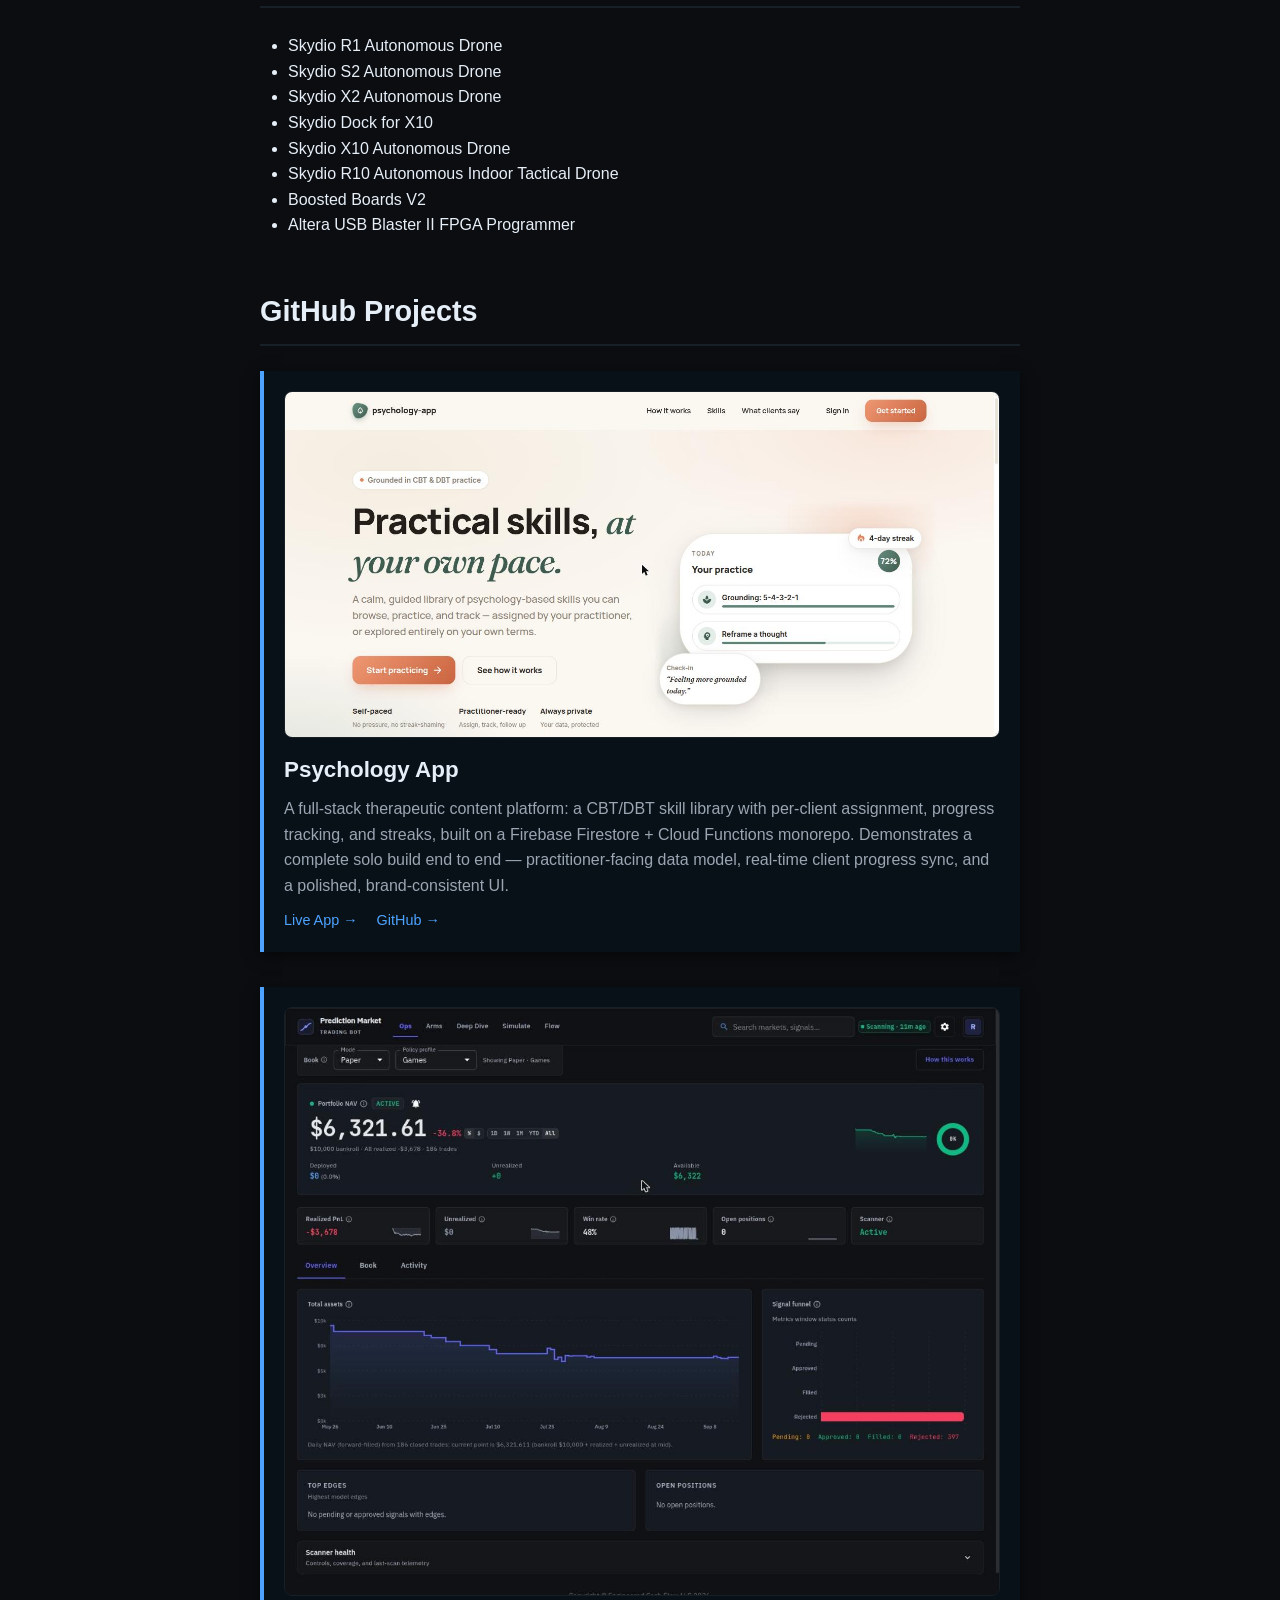
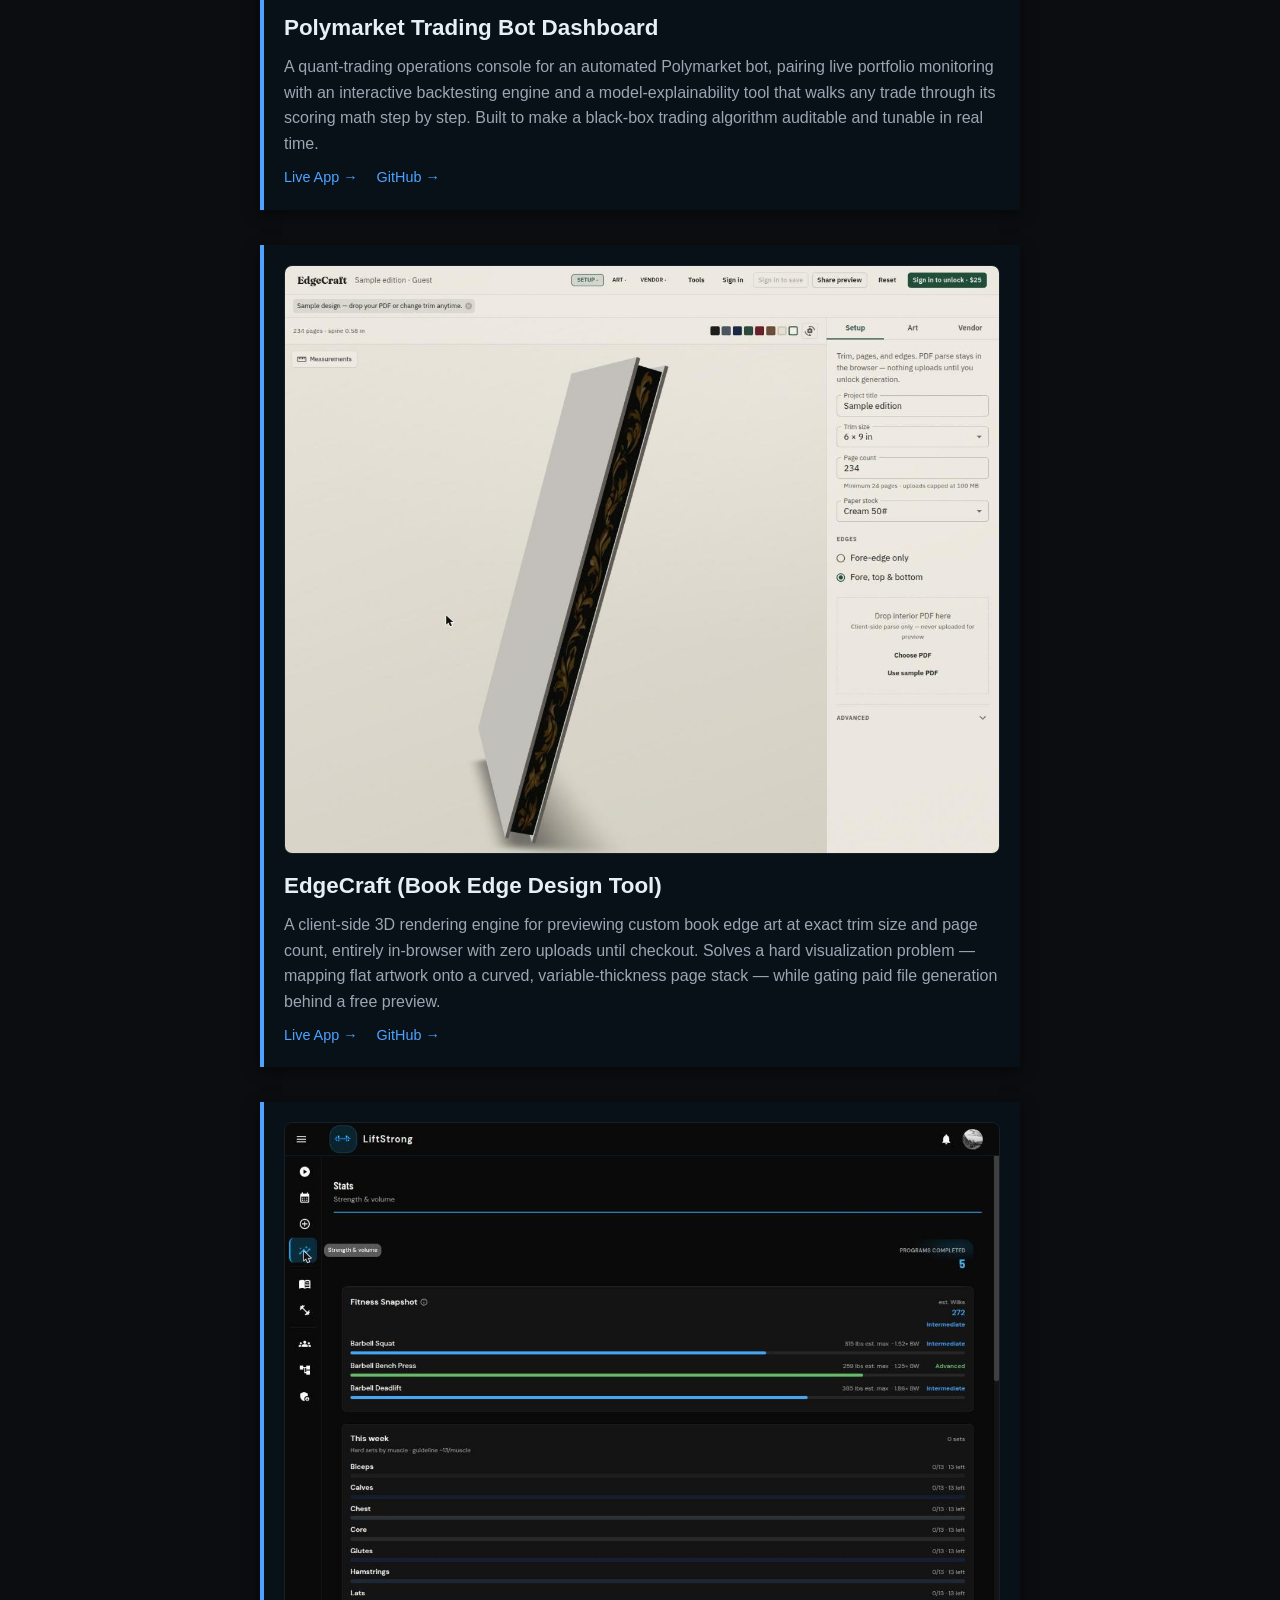
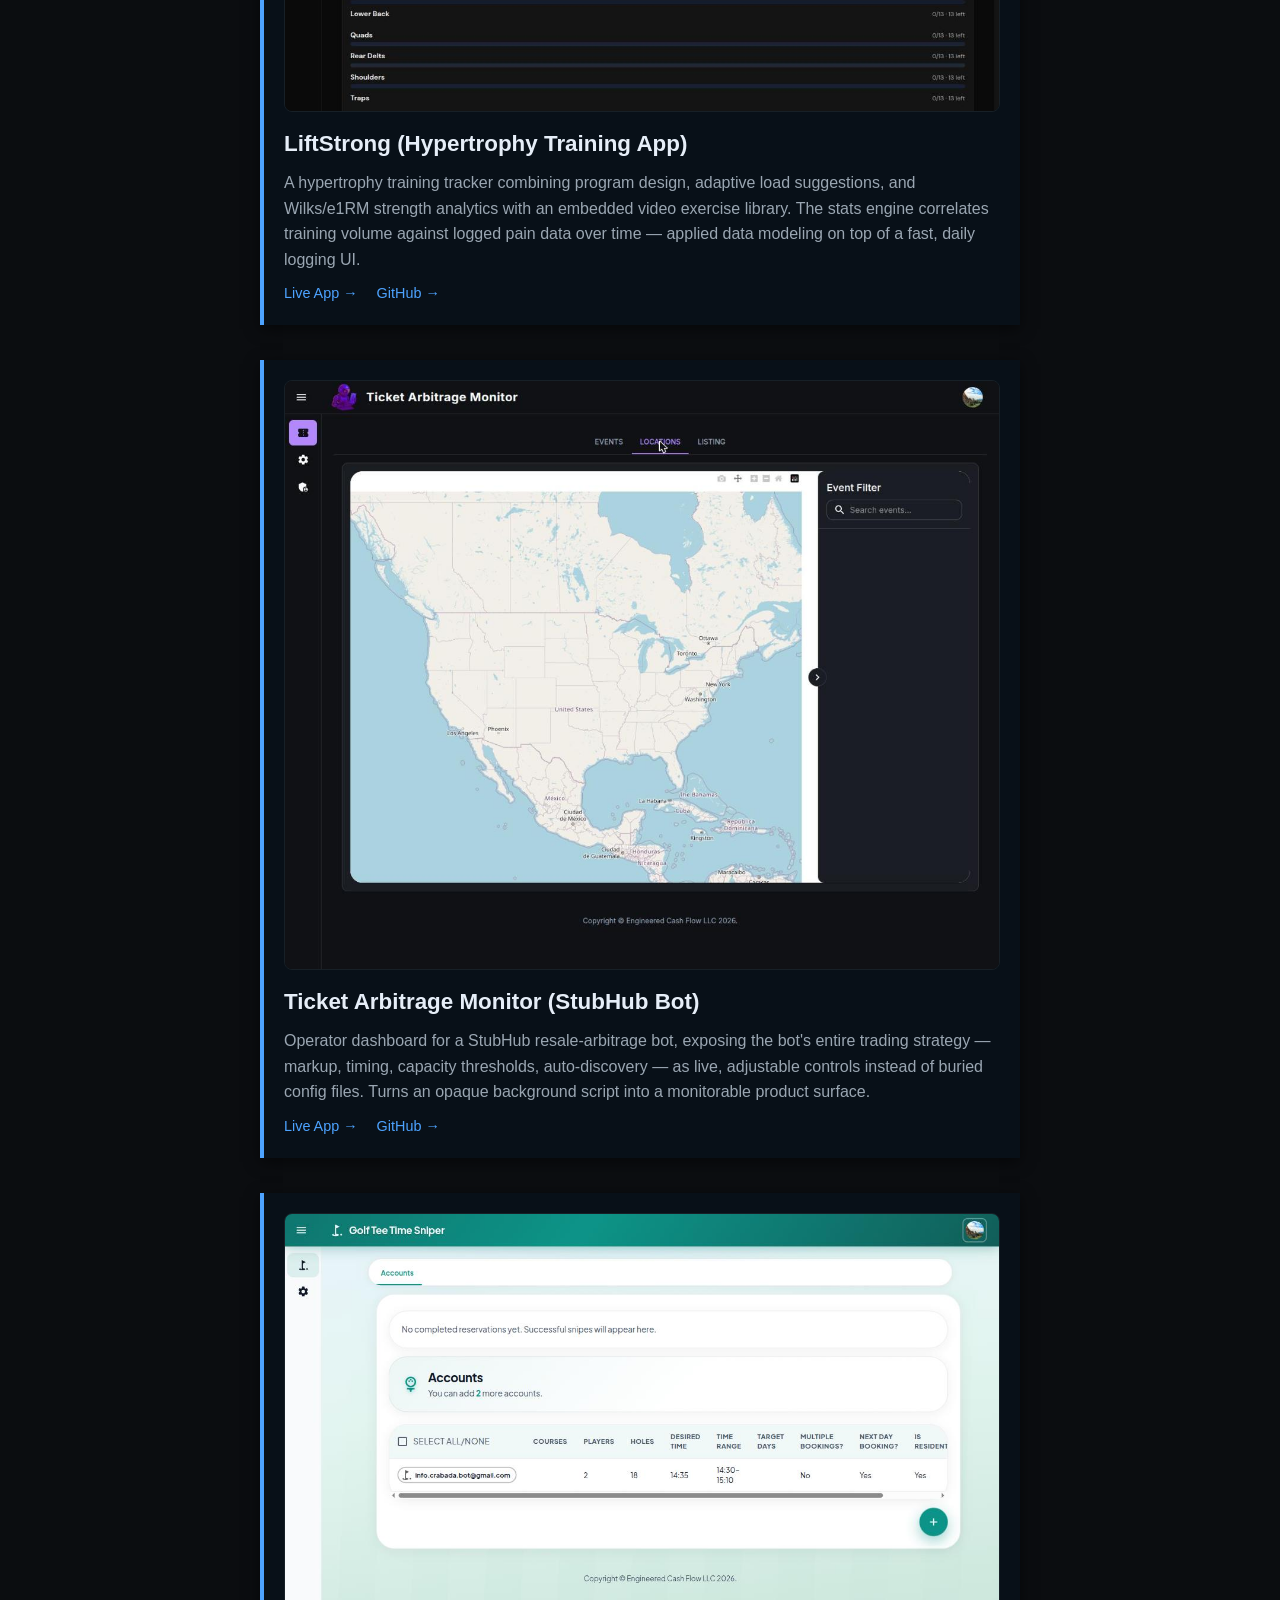
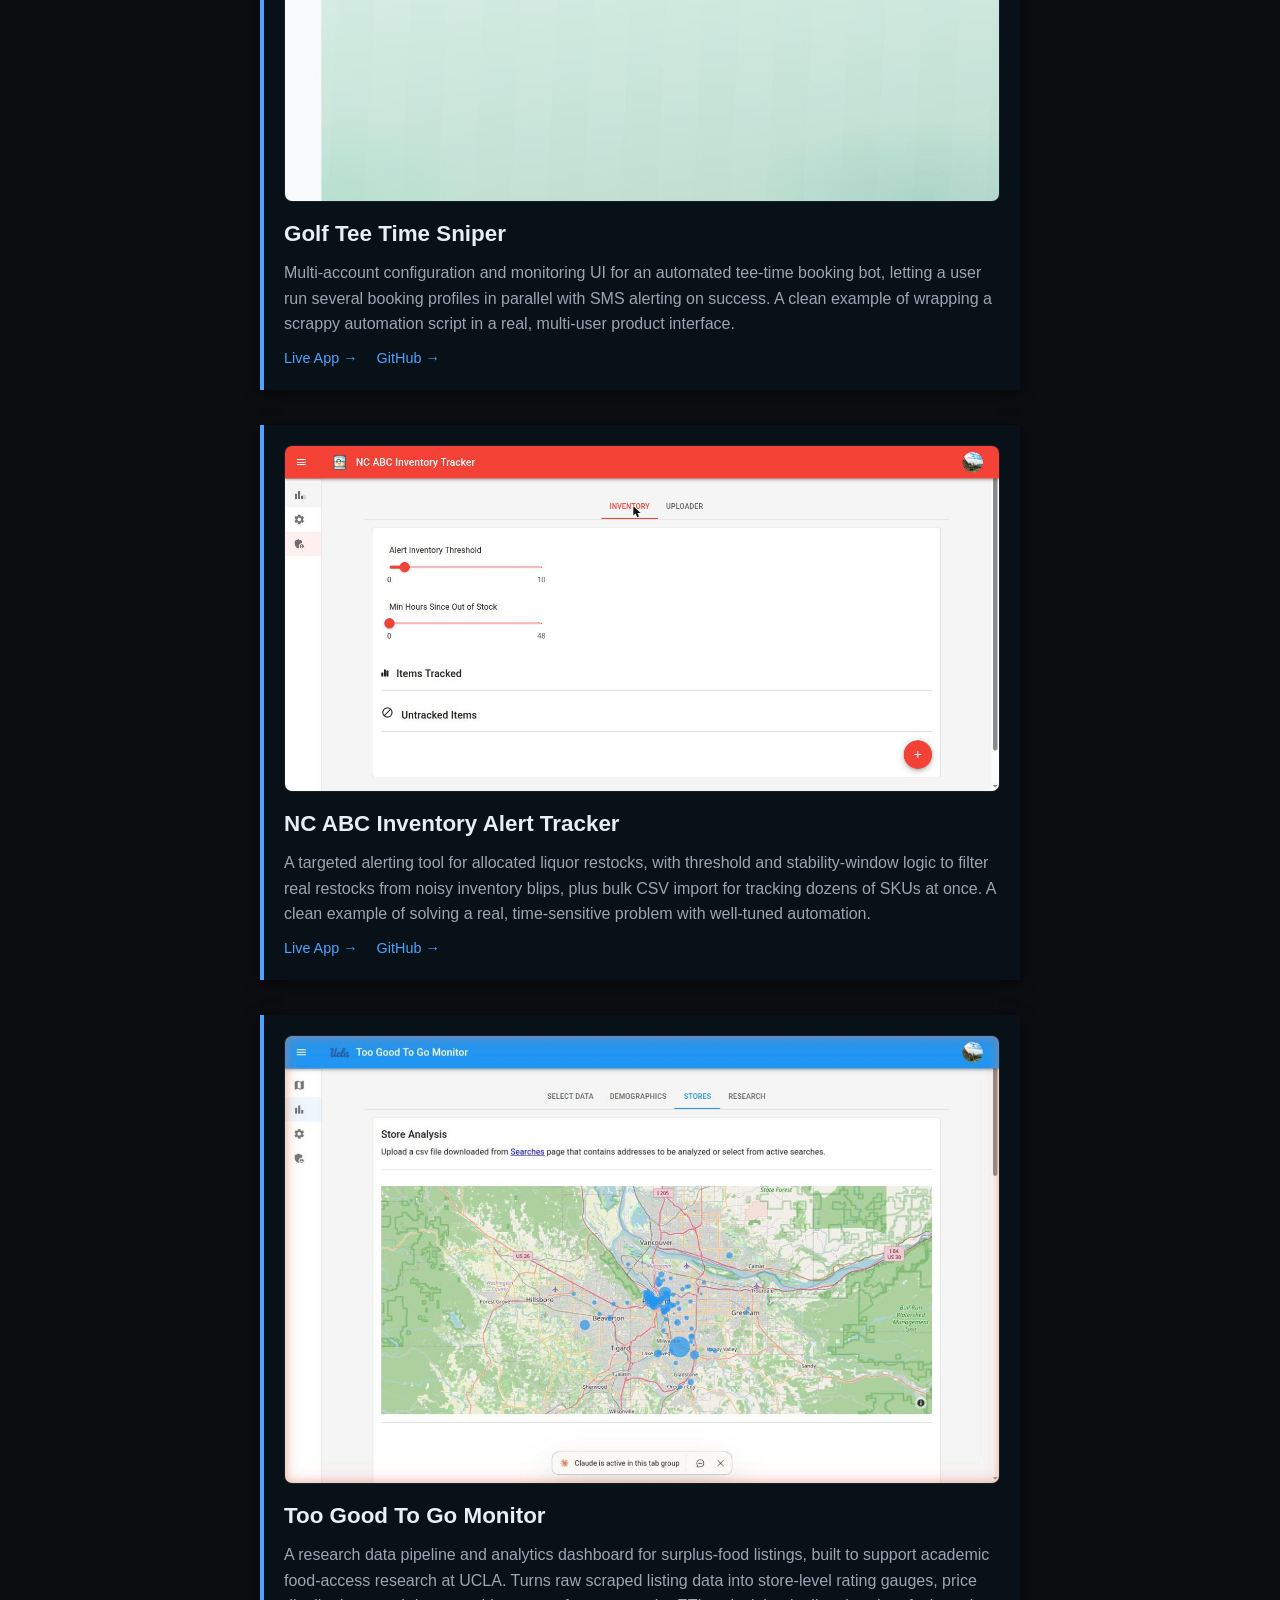
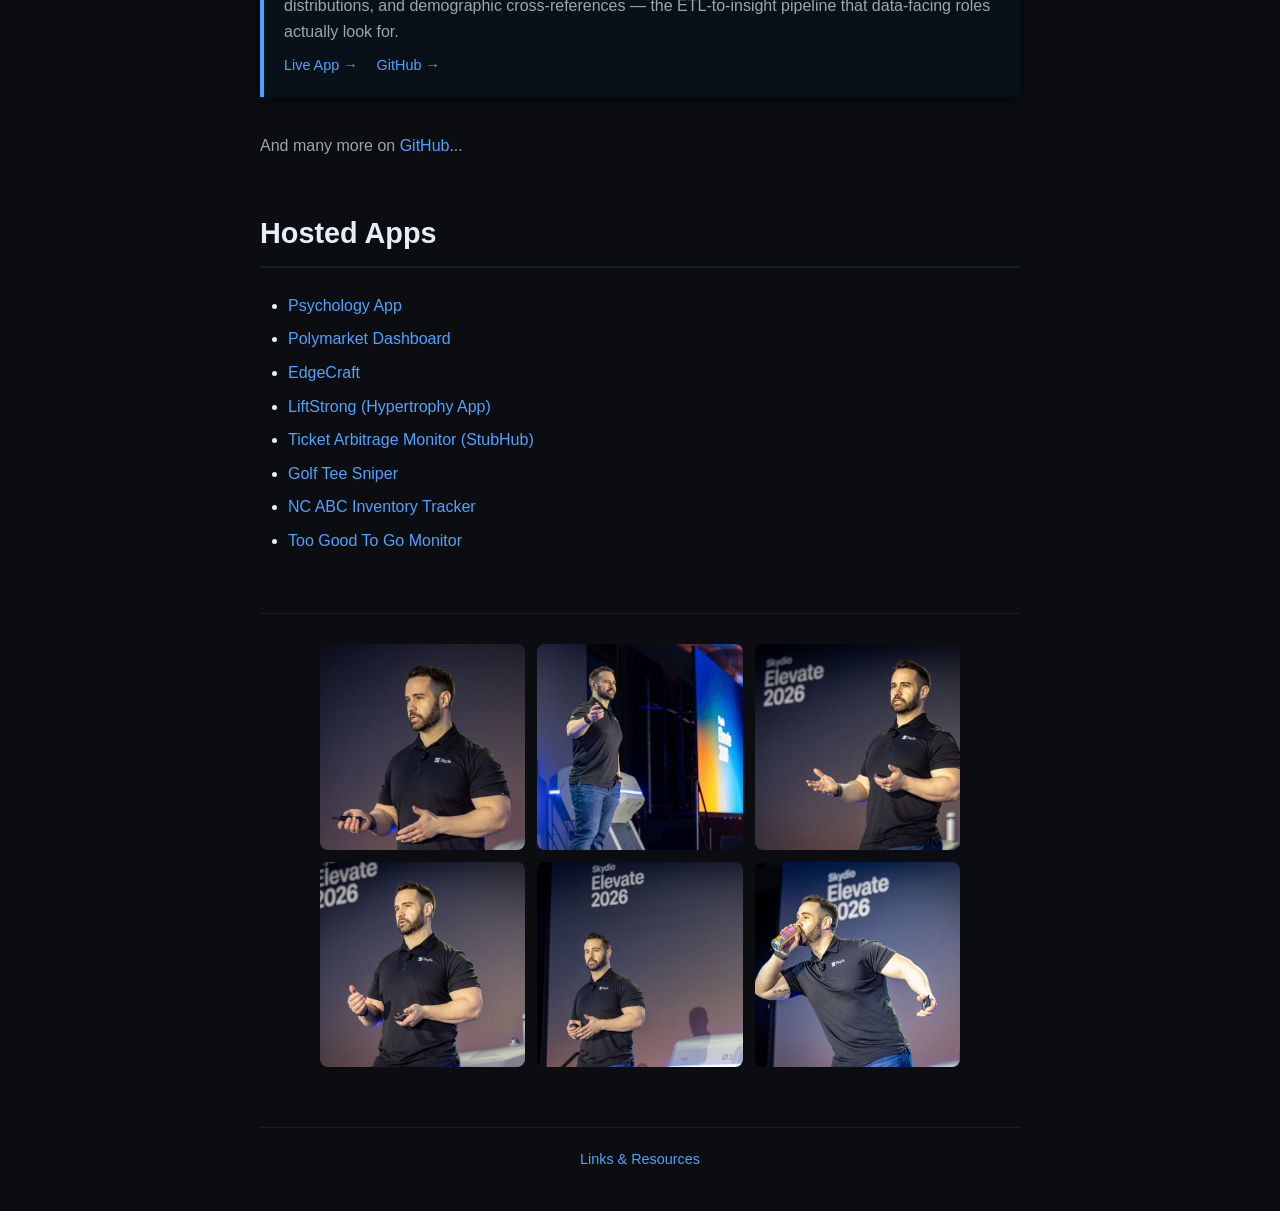
==== commit b0164320: "Refresh project portfolio and add links Replace outdated project cards with the 8 projects from the " ====
--- a/index.html
+++ b/index.html
@@ -13,9 +13,8 @@
             <h1>Ross Yeager</h1>
             <div class="subtitle">Engineering Leader * Software Engineer * Entrepreneur * Investor</div>
             <div class="bio">
-                VP of Software, Device Platform at Skydio. UC Berkeley M.Eng. (EECS), University of the Pacific B.S. (EE, Valedictorian).
+                VP of Software, Device Platform at Skydio. UC Berkeley M.Eng. (EECS), University of the Pacific B.S. (EE, Valedictorian). 
                 I currently lead the Device Platform Software Org, consisting of 28 people across Embedded, Middleware, and Manufacturing Software teams.
-                I also serve as Chief Engineer on a new product development effort, leading a cross-functional team of 40-50 people.
                 I build software for cutting-edge hardware products, lead engineering teams, and work on side projects that solve real problems.
             </div>
             <div class="bio">
@@ -129,46 +128,82 @@
         <h2>GitHub Projects</h2>
 
         <div class="project">
-            <h3>Hypertrophy App</h3>
-            <p>Progressive resistance training app with Firebase backend, React frontend, and Data Connect integration.
-            Features mesocycle planning, workout tracking, exercise library with video voting, and progression engine.</p>
-            <div class="project-links">
+            <img class="project-thumb" src="assets/projects/psychology-app.jpg" alt="Psychology App screenshot">
+            <h3>Psychology App</h3>
+            <p>A full-stack therapeutic content platform: a CBT/DBT skill library with per-client assignment, progress tracking, and streaks, built on a Firebase Firestore + Cloud Functions monorepo. Demonstrates a complete solo build end to end — practitioner-facing data model, real-time client progress sync, and a polished, brand-consistent UI.</p>
+            <div class="project-links">
+                <a href="https://psychology-analysis-d8c6f.web.app" target="_blank">Live App →</a>
+                <a href="https://github.com/droneshire/psychology-app" target="_blank">GitHub →</a>
+            </div>
+        </div>
+
+        <div class="project">
+            <img class="project-thumb" src="assets/projects/polymarket-dashboard.jpg" alt="Polymarket Trading Bot Dashboard screenshot">
+            <h3>Polymarket Trading Bot Dashboard</h3>
+            <p>A quant-trading operations console for an automated Polymarket bot, pairing live portfolio monitoring with an interactive backtesting engine and a model-explainability tool that walks any trade through its scoring math step by step. Built to make a black-box trading algorithm auditable and tunable in real time.</p>
+            <div class="project-links">
+                <a href="https://polymarket-dashboard-50f65.web.app" target="_blank">Live App →</a>
+                <a href="https://github.com/droneshire/poly-wanna-cracker" target="_blank">GitHub →</a>
+            </div>
+        </div>
+
+        <div class="project">
+            <img class="project-thumb" src="assets/projects/edgecraft.jpg" alt="EdgeCraft book edge design tool screenshot">
+            <h3>EdgeCraft (Book Edge Design Tool)</h3>
+            <p>A client-side 3D rendering engine for previewing custom book edge art at exact trim size and page count, entirely in-browser with zero uploads until checkout. Solves a hard visualization problem — mapping flat artwork onto a curved, variable-thickness page stack — while gating paid file generation behind a free preview.</p>
+            <div class="project-links">
+                <a href="https://bookbinderapp.web.app" target="_blank">Live App →</a>
+                <a href="https://github.com/droneshire/bookbinderapp" target="_blank">GitHub →</a>
+            </div>
+        </div>
+
+        <div class="project">
+            <img class="project-thumb" src="assets/projects/hypertrophy-app.jpg" alt="LiftStrong hypertrophy training app screenshot">
+            <h3>LiftStrong (Hypertrophy Training App)</h3>
+            <p>A hypertrophy training tracker combining program design, adaptive load suggestions, and Wilks/e1RM strength analytics with an embedded video exercise library. The stats engine correlates training volume against logged pain data over time — applied data modeling on top of a fast, daily logging UI.</p>
+            <div class="project-links">
+                <a href="https://hypertrophy-app-fa72f.web.app" target="_blank">Live App →</a>
                 <a href="https://github.com/droneshire/hypertrophy-app" target="_blank">GitHub →</a>
             </div>
         </div>
 
         <div class="project">
+            <img class="project-thumb" src="assets/projects/stubhub-dashboard.jpg" alt="Ticket Arbitrage Monitor screenshot">
+            <h3>Ticket Arbitrage Monitor (StubHub Bot)</h3>
+            <p>Operator dashboard for a StubHub resale-arbitrage bot, exposing the bot's entire trading strategy — markup, timing, capacity thresholds, auto-discovery — as live, adjustable controls instead of buried config files. Turns an opaque background script into a monitorable product surface.</p>
+            <div class="project-links">
+                <a href="https://stubhub-476223-d0998.web.app" target="_blank">Live App →</a>
+                <a href="https://github.com/droneshire/tm-bot-frontend" target="_blank">GitHub →</a>
+            </div>
+        </div>
+
+        <div class="project">
+            <img class="project-thumb" src="assets/projects/golf-tee-sniper.jpg" alt="Golf Tee Time Sniper screenshot">
             <h3>Golf Tee Time Sniper</h3>
-            <p>Automated golf course reservation system. Monitors availability and secures tee times the moment they open.
-            Full-stack app with React frontend and Python backend.</p>
-            <div class="project-links">
-                <a href="https://github.com/droneshire/golf-tee-snipe-frontend" target="_blank">Frontend →</a>
-            </div>
-        </div>
-
-        <div class="project">
-            <h3>Book Binder Project</h3>
-            <p>PDF generation tool for creative book binding. Converts documents into print-ready layouts optimized for hand binding.</p>
-            <div class="project-links">
-                <a href="https://github.com/droneshire/book-binder-project" target="_blank">GitHub →</a>
-            </div>
-        </div>
-
-        <div class="project">
-            <h3>Hardware NPI Planning</h3>
-            <p>Product development workflow app for managing new product introductions (NPI). Tracks milestones, dependencies, and team coordination.</p>
-            <div class="project-links">
-                <a href="https://github.com/droneshire/hardware-npi-planning" target="_blank">GitHub →</a>
-            </div>
-        </div>
-
-        <div class="project">
-            <h3>Whiskey Inventory Alert</h3>
-            <p>IoT-powered inventory tracking system. Monitors stock levels and sends text alerts when inventory changes.
-            Firebase backend with React frontend.</p>
-            <div class="project-links">
-                <a href="https://github.com/droneshire/whiskey_inventory_alert_upwork" target="_blank">Backend →</a>
-                <a href="https://github.com/droneshire/whiskey_inventory_firebase_client" target="_blank">Frontend →</a>
+            <p>Multi-account configuration and monitoring UI for an automated tee-time booking bot, letting a user run several booking profiles in parallel with SMS alerting on success. A clean example of wrapping a scrappy automation script in a real, multi-user product interface.</p>
+            <div class="project-links">
+                <a href="https://golf-tee-sniper.web.app" target="_blank">Live App →</a>
+                <a href="https://github.com/droneshire/golf-tee-snipe-frontend" target="_blank">GitHub →</a>
+            </div>
+        </div>
+
+        <div class="project">
+            <img class="project-thumb" src="assets/projects/whiskey-inventory.jpg" alt="NC ABC Inventory Alert Tracker screenshot">
+            <h3>NC ABC Inventory Alert Tracker</h3>
+            <p>A targeted alerting tool for allocated liquor restocks, with threshold and stability-window logic to filter real restocks from noisy inventory blips, plus bulk CSV import for tracking dozens of SKUs at once. A clean example of solving a real, time-sensitive problem with well-tuned automation.</p>
+            <div class="project-links">
+                <a href="https://inventory-860f0.web.app" target="_blank">Live App →</a>
+                <a href="https://github.com/droneshire/whiskey_inventory_firebase_client" target="_blank">GitHub →</a>
+            </div>
+        </div>
+
+        <div class="project">
+            <img class="project-thumb" src="assets/projects/tgtg-collector.jpg" alt="Too Good To Go Monitor screenshot">
+            <h3>Too Good To Go Monitor</h3>
+            <p>A research data pipeline and analytics dashboard for surplus-food listings, built to support academic food-access research at UCLA. Turns raw scraped listing data into store-level rating gauges, price distributions, and demographic cross-references — the ETL-to-insight pipeline that data-facing roles actually look for.</p>
+            <div class="project-links">
+                <a href="https://too-good-to-go-data-collect.web.app" target="_blank">Live App →</a>
+                <a href="https://github.com/droneshire/tgtg_data_server" target="_blank">GitHub →</a>
             </div>
         </div>
 
@@ -176,12 +211,14 @@
 
         <h2>Hosted Apps</h2>
         <ul class="hosted-apps-list">
-            <li><a href="https://livestrong.fit" target="_blank" rel="noopener noreferrer">Hypertrophy App</a></li>
+            <li><a href="https://psychology-analysis-d8c6f.web.app" target="_blank" rel="noopener noreferrer">Psychology App</a></li>
+            <li><a href="https://polymarket-dashboard-50f65.web.app" target="_blank" rel="noopener noreferrer">Polymarket Dashboard</a></li>
+            <li><a href="https://bookbinderapp.web.app" target="_blank" rel="noopener noreferrer">EdgeCraft</a></li>
+            <li><a href="https://hypertrophy-app-fa72f.web.app" target="_blank" rel="noopener noreferrer">LiftStrong (Hypertrophy App)</a></li>
+            <li><a href="https://stubhub-476223-d0998.web.app" target="_blank" rel="noopener noreferrer">Ticket Arbitrage Monitor (StubHub)</a></li>
             <li><a href="https://golf-tee-sniper.web.app" target="_blank" rel="noopener noreferrer">Golf Tee Sniper</a></li>
-            <li><a href="https://inventory-860f0.web.app" target="_blank" rel="noopener noreferrer">Whiskey Inventory</a></li>
-            <li><a href="https://polymarket-dashboard-50f65.web.app" target="_blank" rel="noopener noreferrer">Polymarket Dashboard</a></li>
-            <li><a href="https://stubhub-476223-d0998.web.app" target="_blank" rel="noopener noreferrer">StubHub Dashboard</a></li>
-            <li><a href="https://too-good-to-go-data-collect.web.app" target="_blank" rel="noopener noreferrer">Too Good To Go Collector</a></li>
+            <li><a href="https://inventory-860f0.web.app" target="_blank" rel="noopener noreferrer">NC ABC Inventory Tracker</a></li>
+            <li><a href="https://too-good-to-go-data-collect.web.app" target="_blank" rel="noopener noreferrer">Too Good To Go Monitor</a></li>
         </ul>
 
         <hr class="photo-grid-divider">
--- a/assets/styles.css
+++ b/assets/styles.css
@@ -120,6 +120,14 @@
     background: var(--card);
     border-left: 4px solid var(--accent);
     box-shadow: 0 4px 14px rgba(0,0,0,0.5);
+}
+
+.project img.project-thumb {
+    display: block;
+    width: 100%;
+    border-radius: 8px;
+    margin-bottom: 14px;
+    border: 1px solid var(--border);
 }
 
 .project h3 {
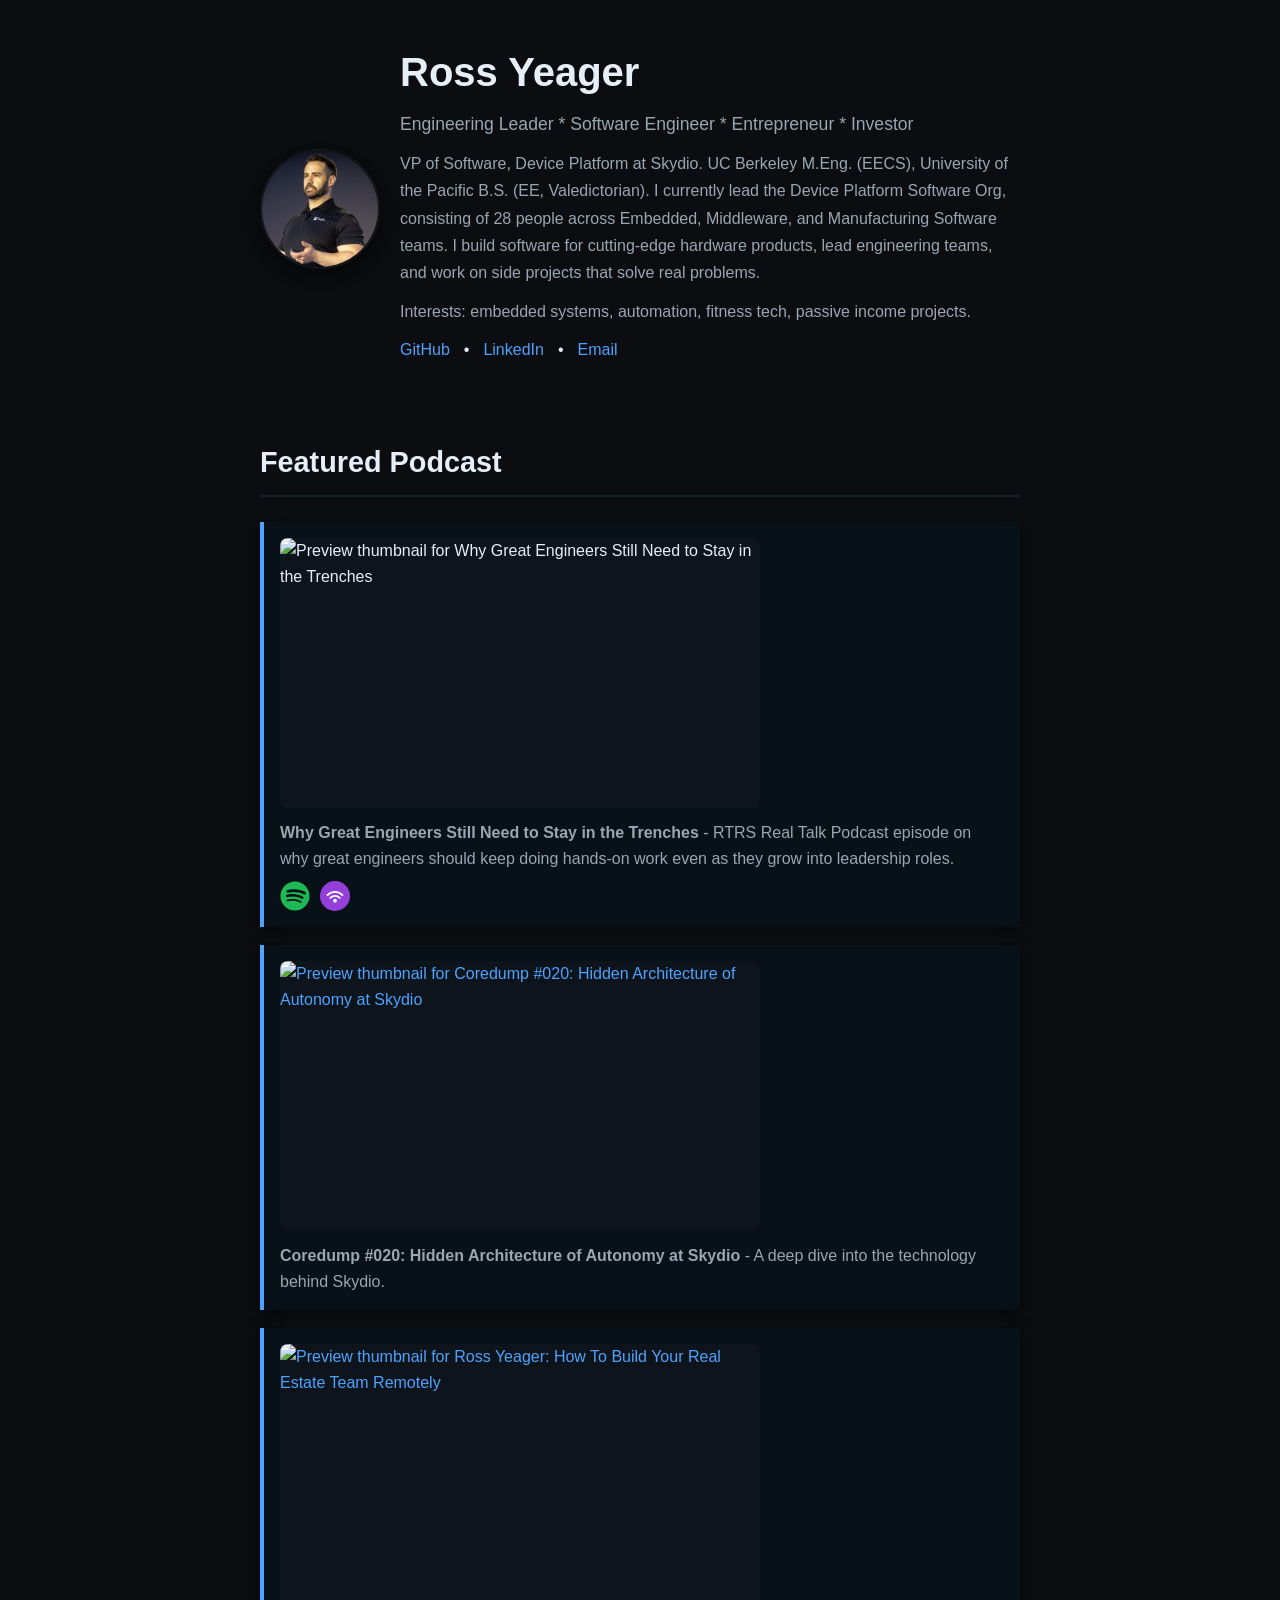
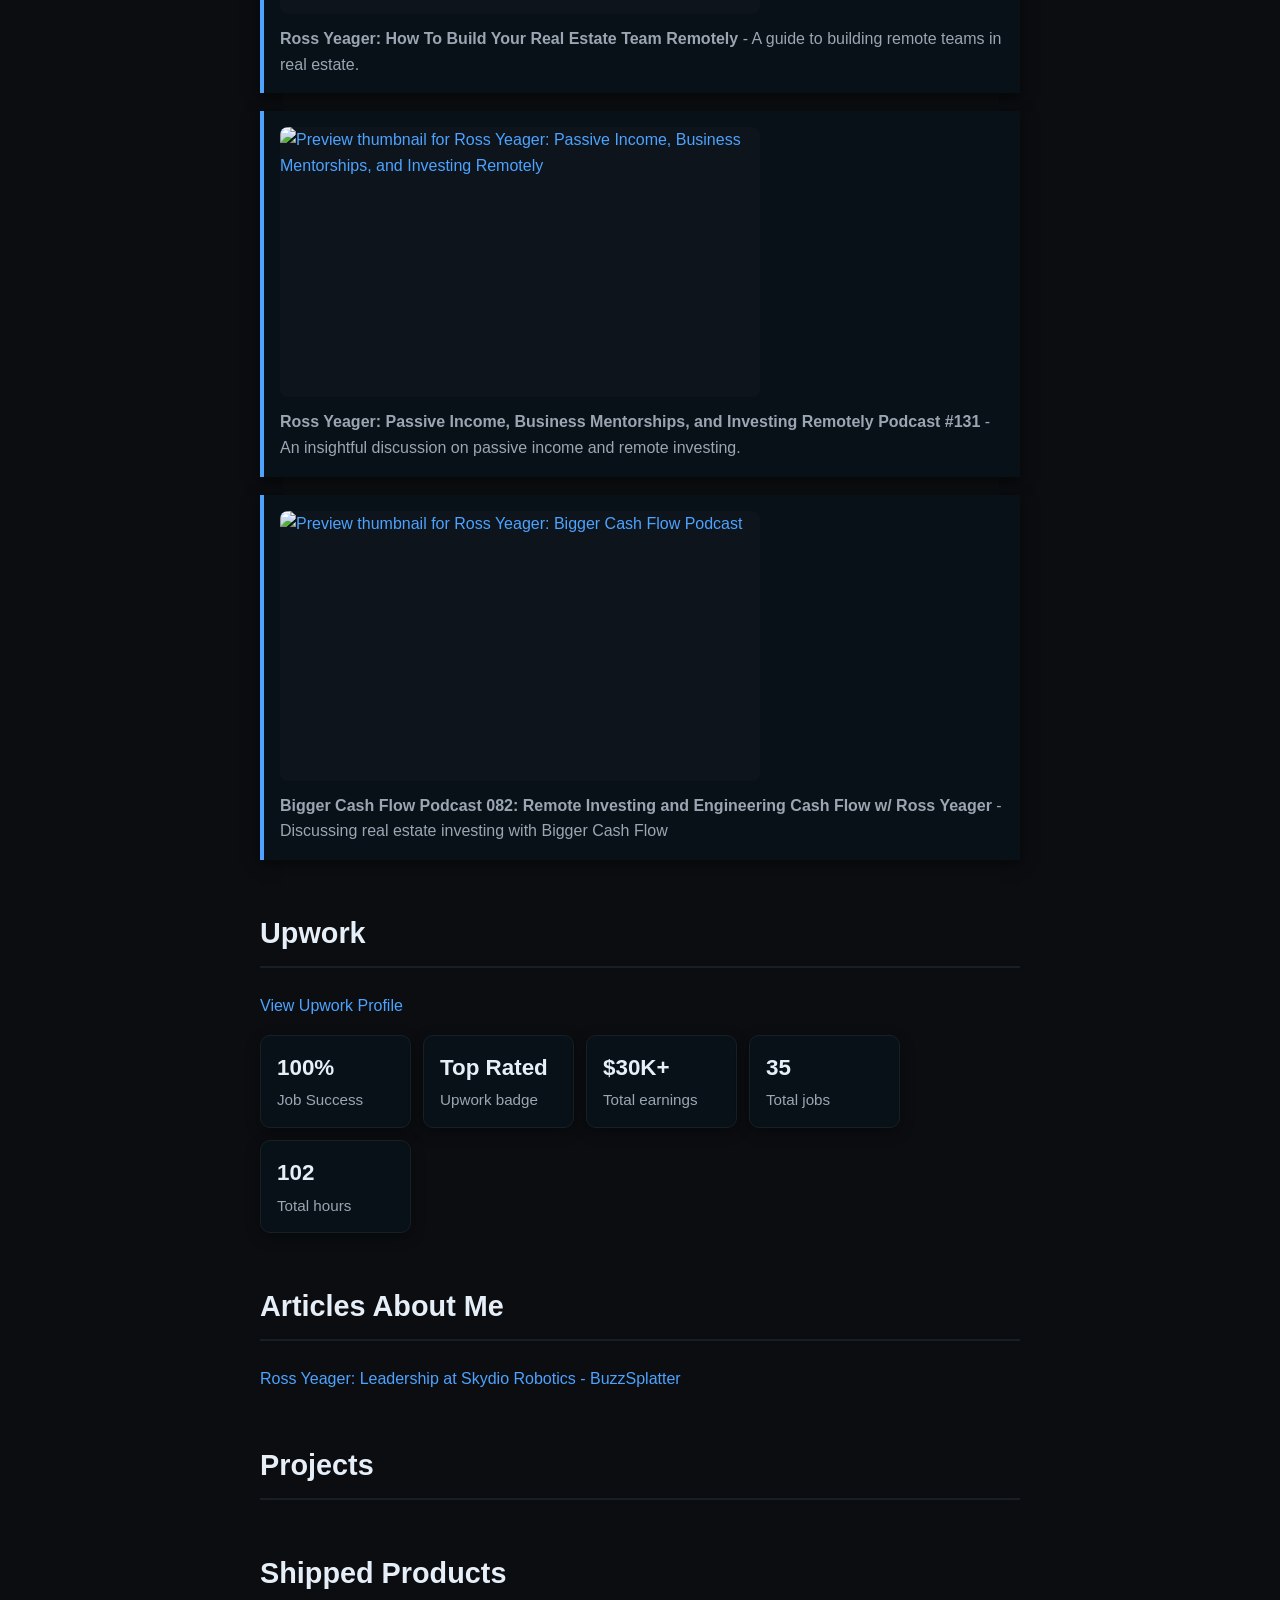
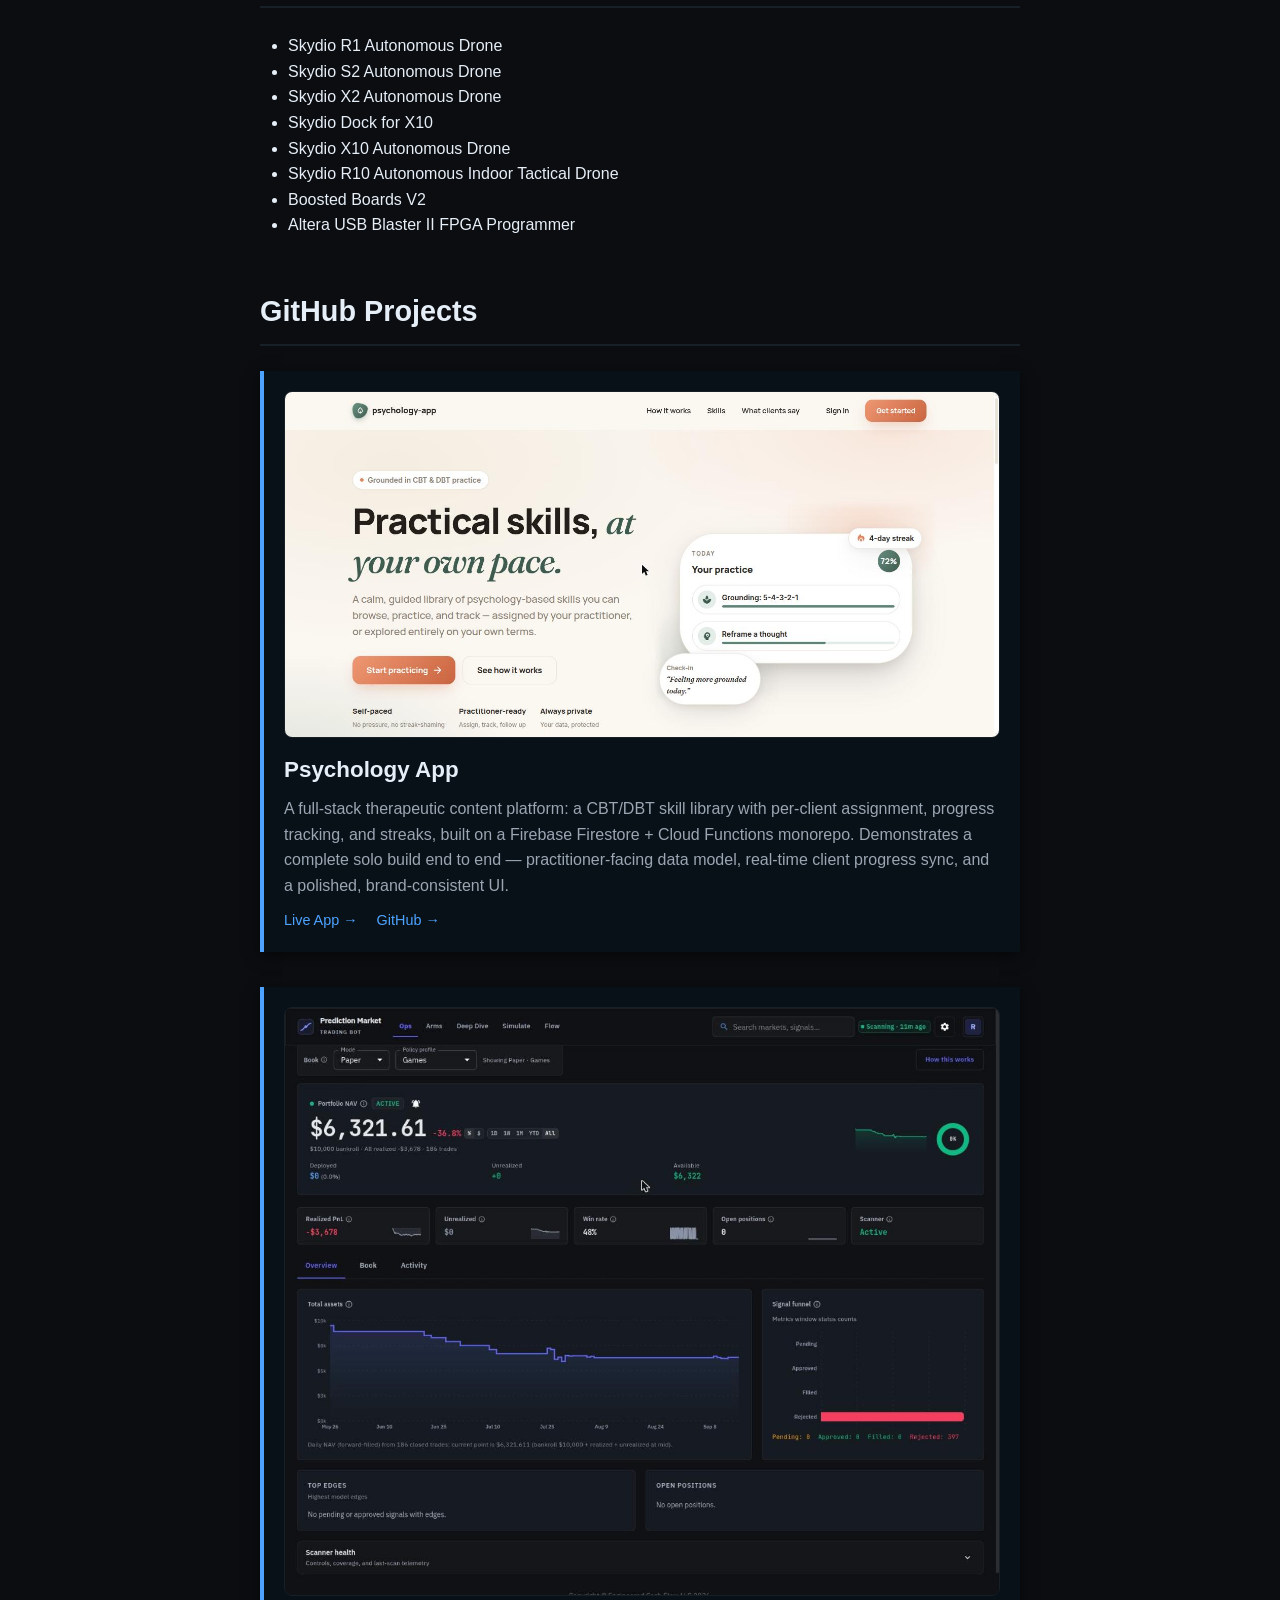
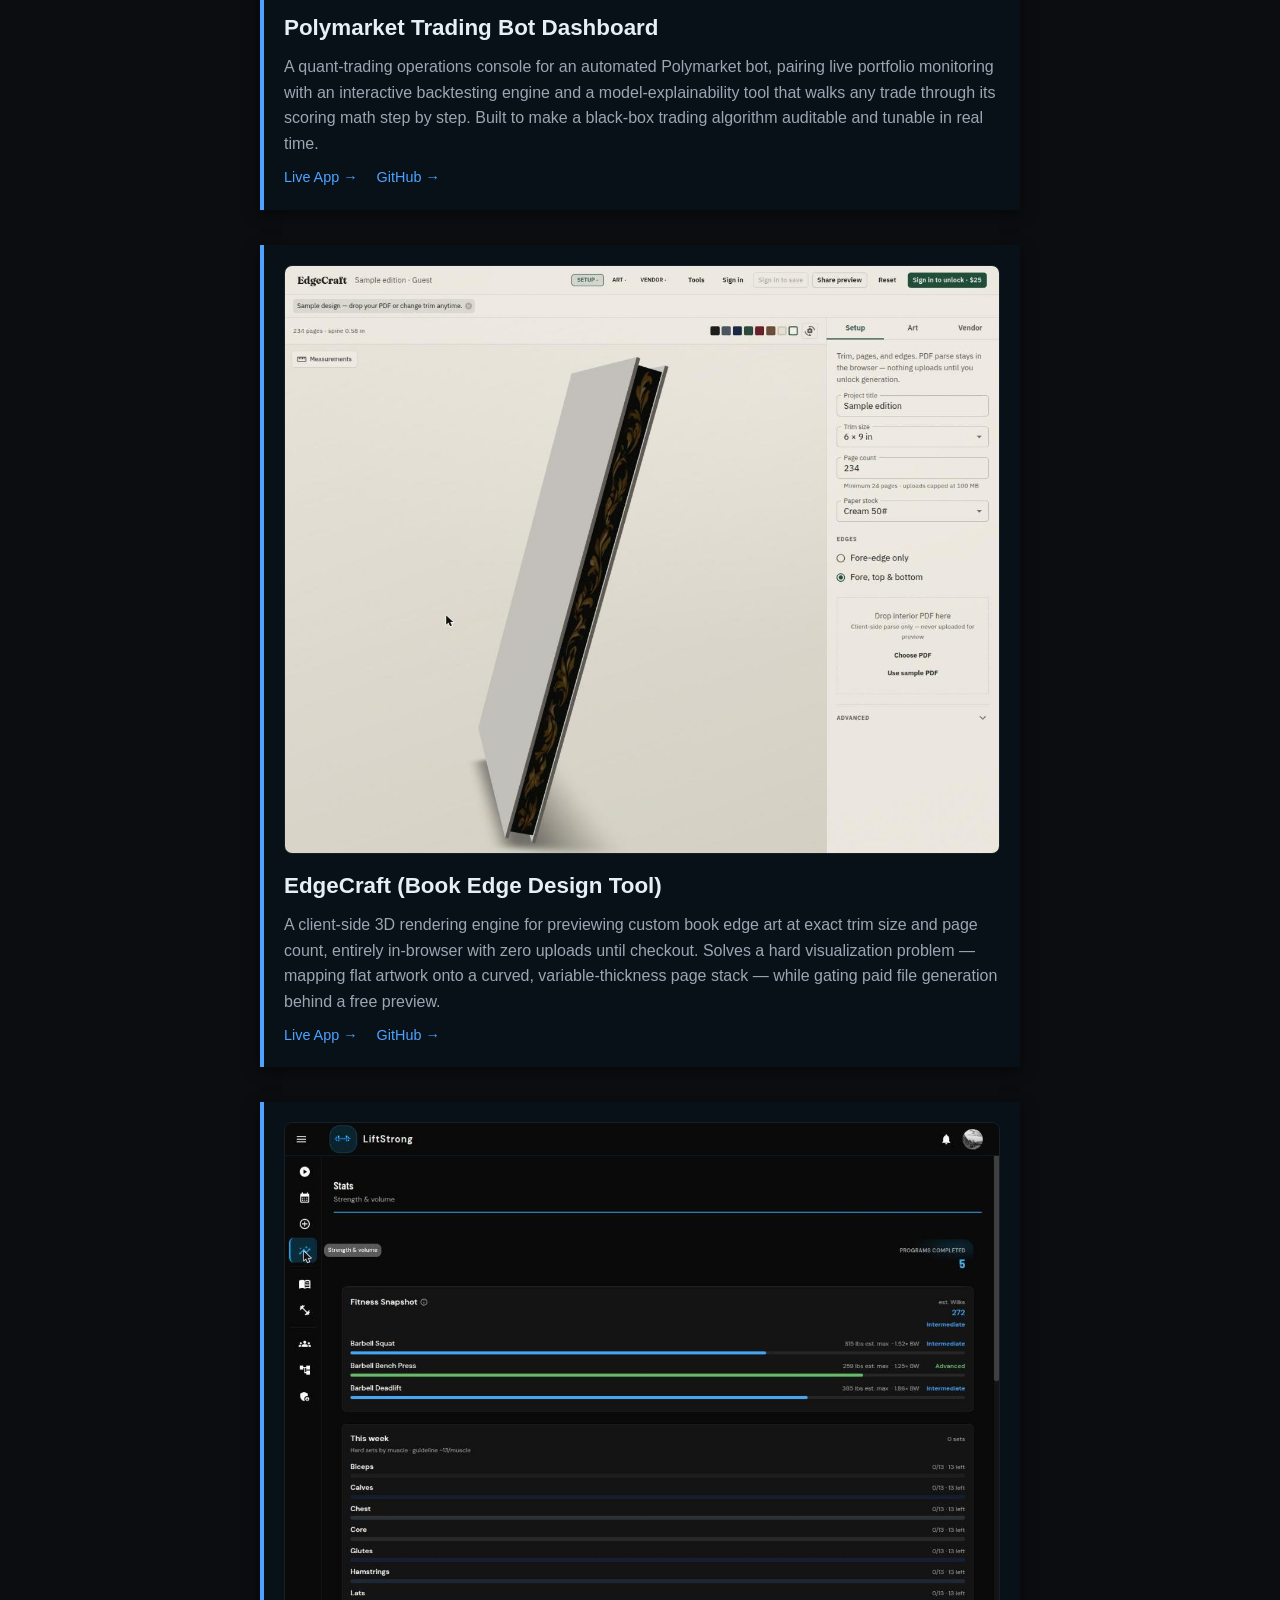
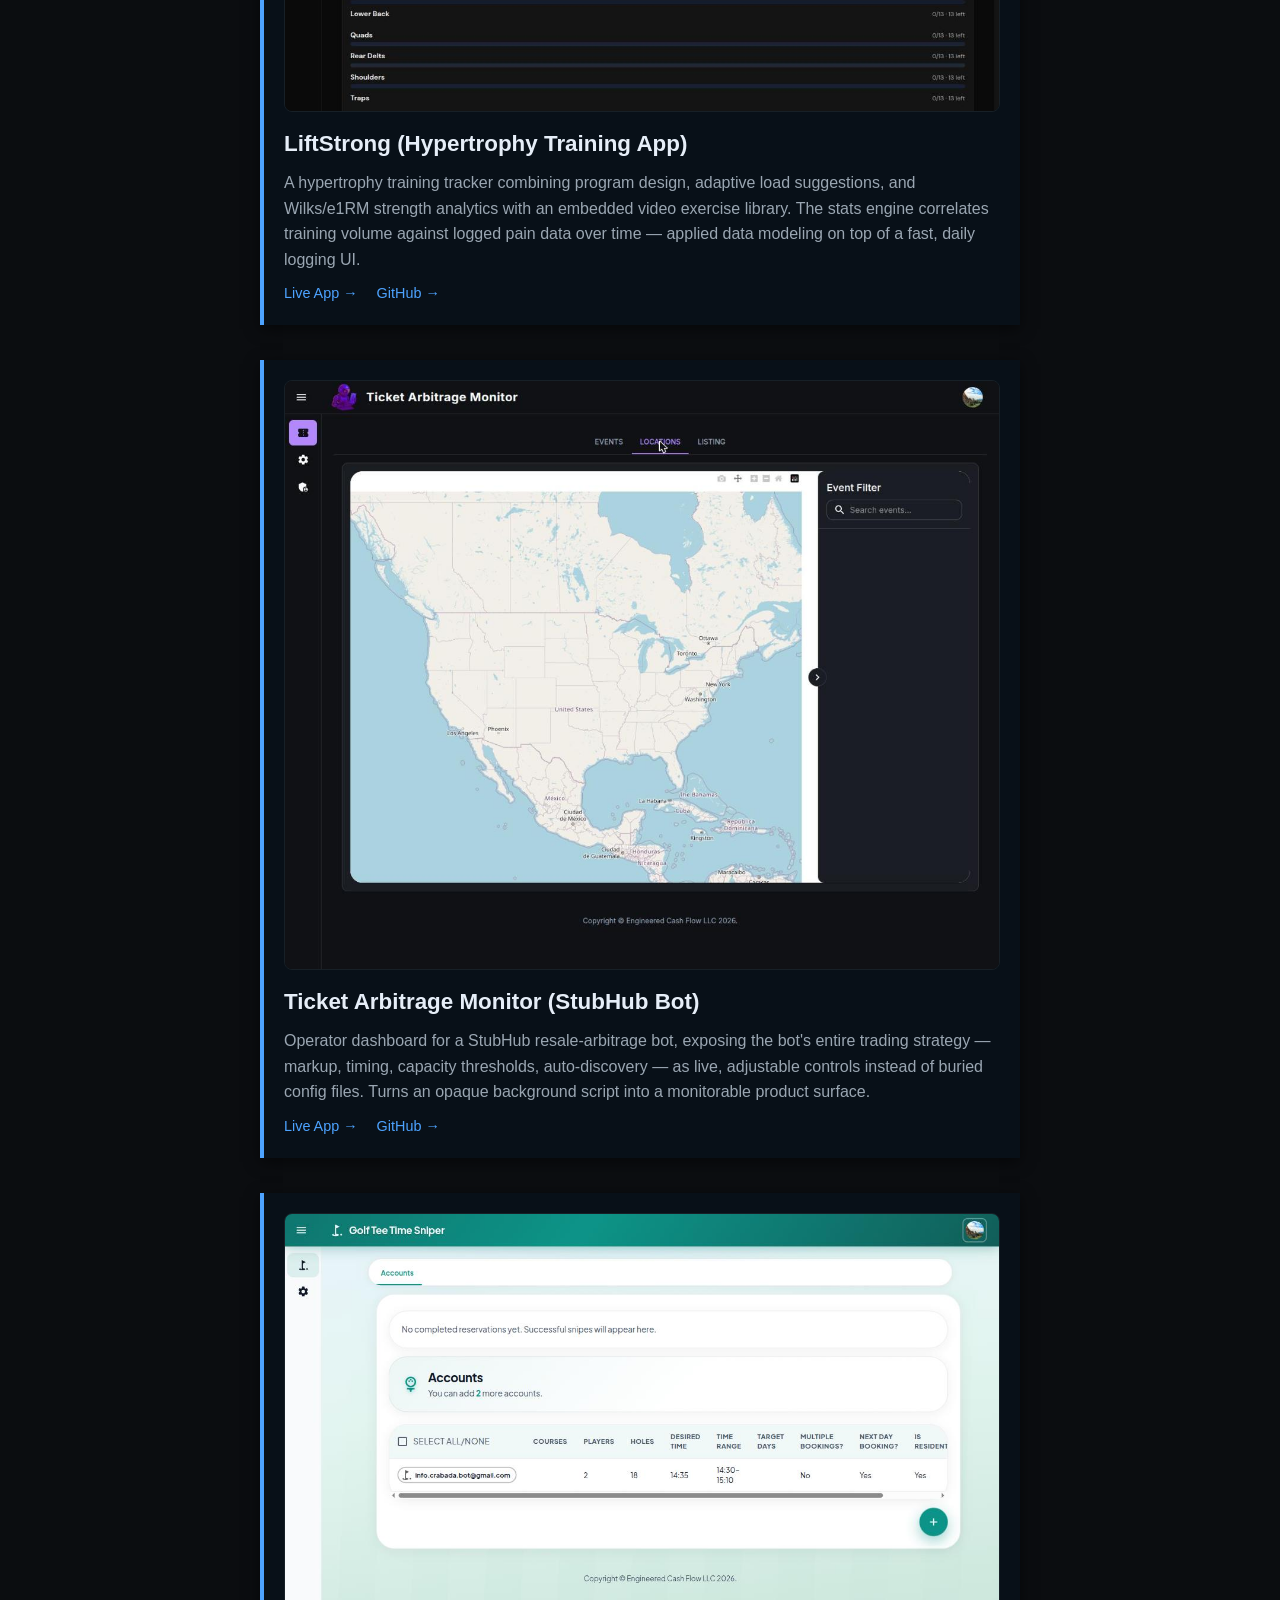
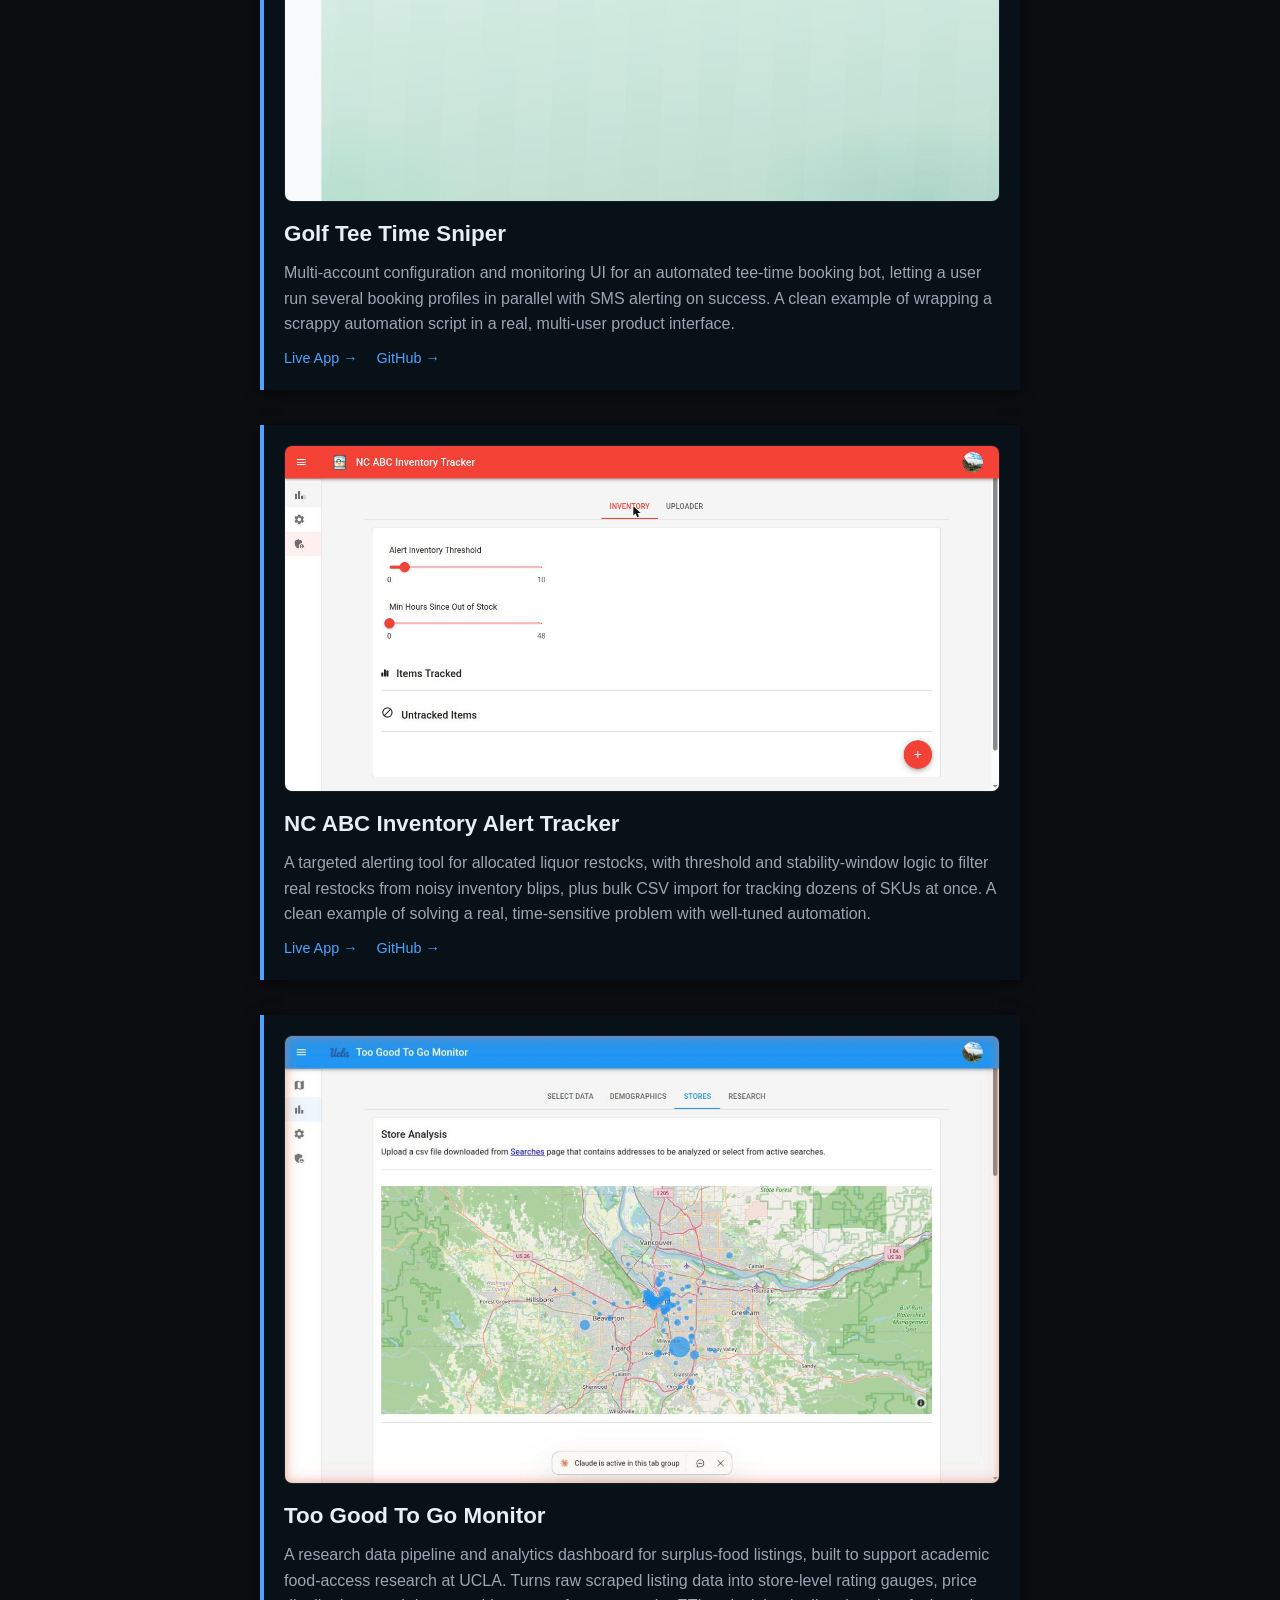
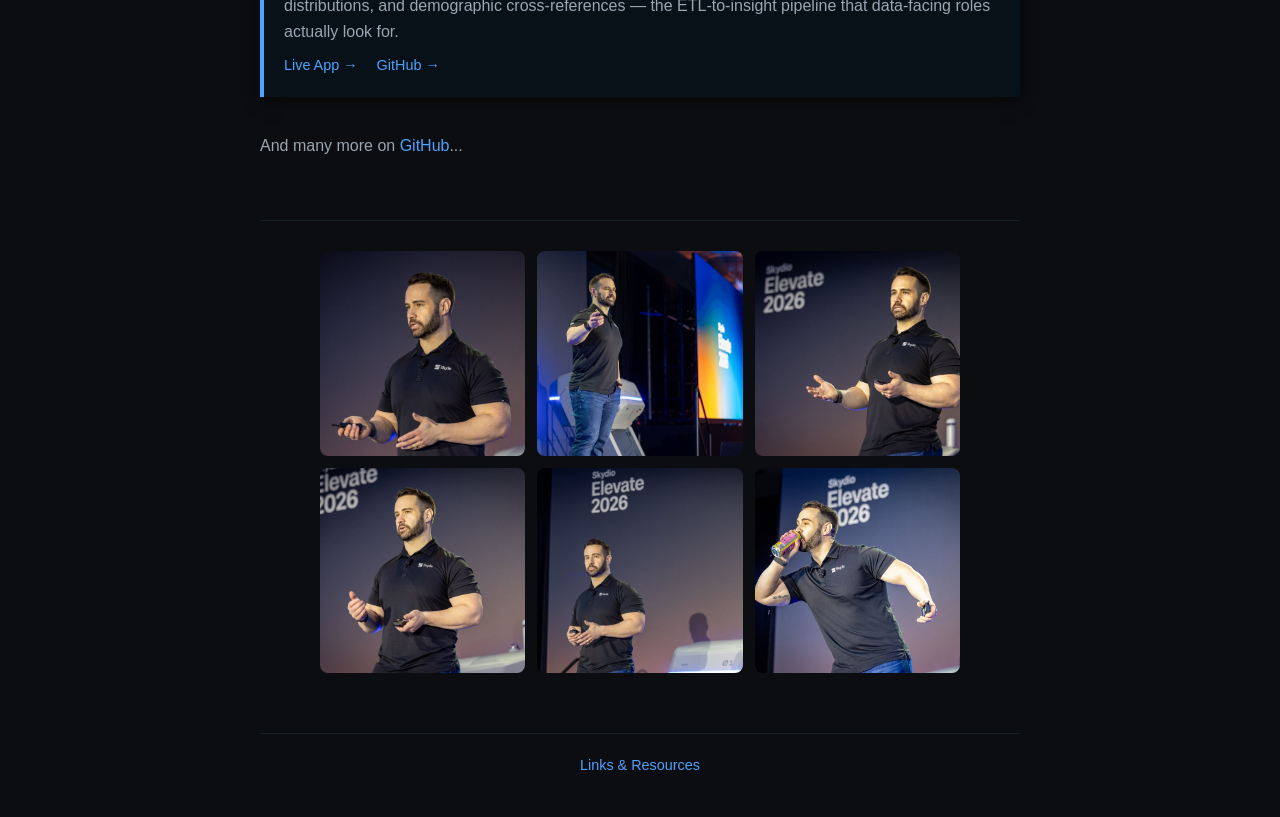
==== commit 49de9f90: "Remove redundant Hosted Apps section Each project card already links to its live app, so the standal" ====
--- a/index.html
+++ b/index.html
@@ -209,18 +209,6 @@
 
         <p class="bio">And many more on <a href="https://github.com/droneshire" target="_blank">GitHub</a>...</p>
 
-        <h2>Hosted Apps</h2>
-        <ul class="hosted-apps-list">
-            <li><a href="https://psychology-analysis-d8c6f.web.app" target="_blank" rel="noopener noreferrer">Psychology App</a></li>
-            <li><a href="https://polymarket-dashboard-50f65.web.app" target="_blank" rel="noopener noreferrer">Polymarket Dashboard</a></li>
-            <li><a href="https://bookbinderapp.web.app" target="_blank" rel="noopener noreferrer">EdgeCraft</a></li>
-            <li><a href="https://hypertrophy-app-fa72f.web.app" target="_blank" rel="noopener noreferrer">LiftStrong (Hypertrophy App)</a></li>
-            <li><a href="https://stubhub-476223-d0998.web.app" target="_blank" rel="noopener noreferrer">Ticket Arbitrage Monitor (StubHub)</a></li>
-            <li><a href="https://golf-tee-sniper.web.app" target="_blank" rel="noopener noreferrer">Golf Tee Sniper</a></li>
-            <li><a href="https://inventory-860f0.web.app" target="_blank" rel="noopener noreferrer">NC ABC Inventory Tracker</a></li>
-            <li><a href="https://too-good-to-go-data-collect.web.app" target="_blank" rel="noopener noreferrer">Too Good To Go Monitor</a></li>
-        </ul>
-
         <hr class="photo-grid-divider">
         <div class="photo-grid">
             <img src="assets/gallery/gallery-1.jpg" alt="">
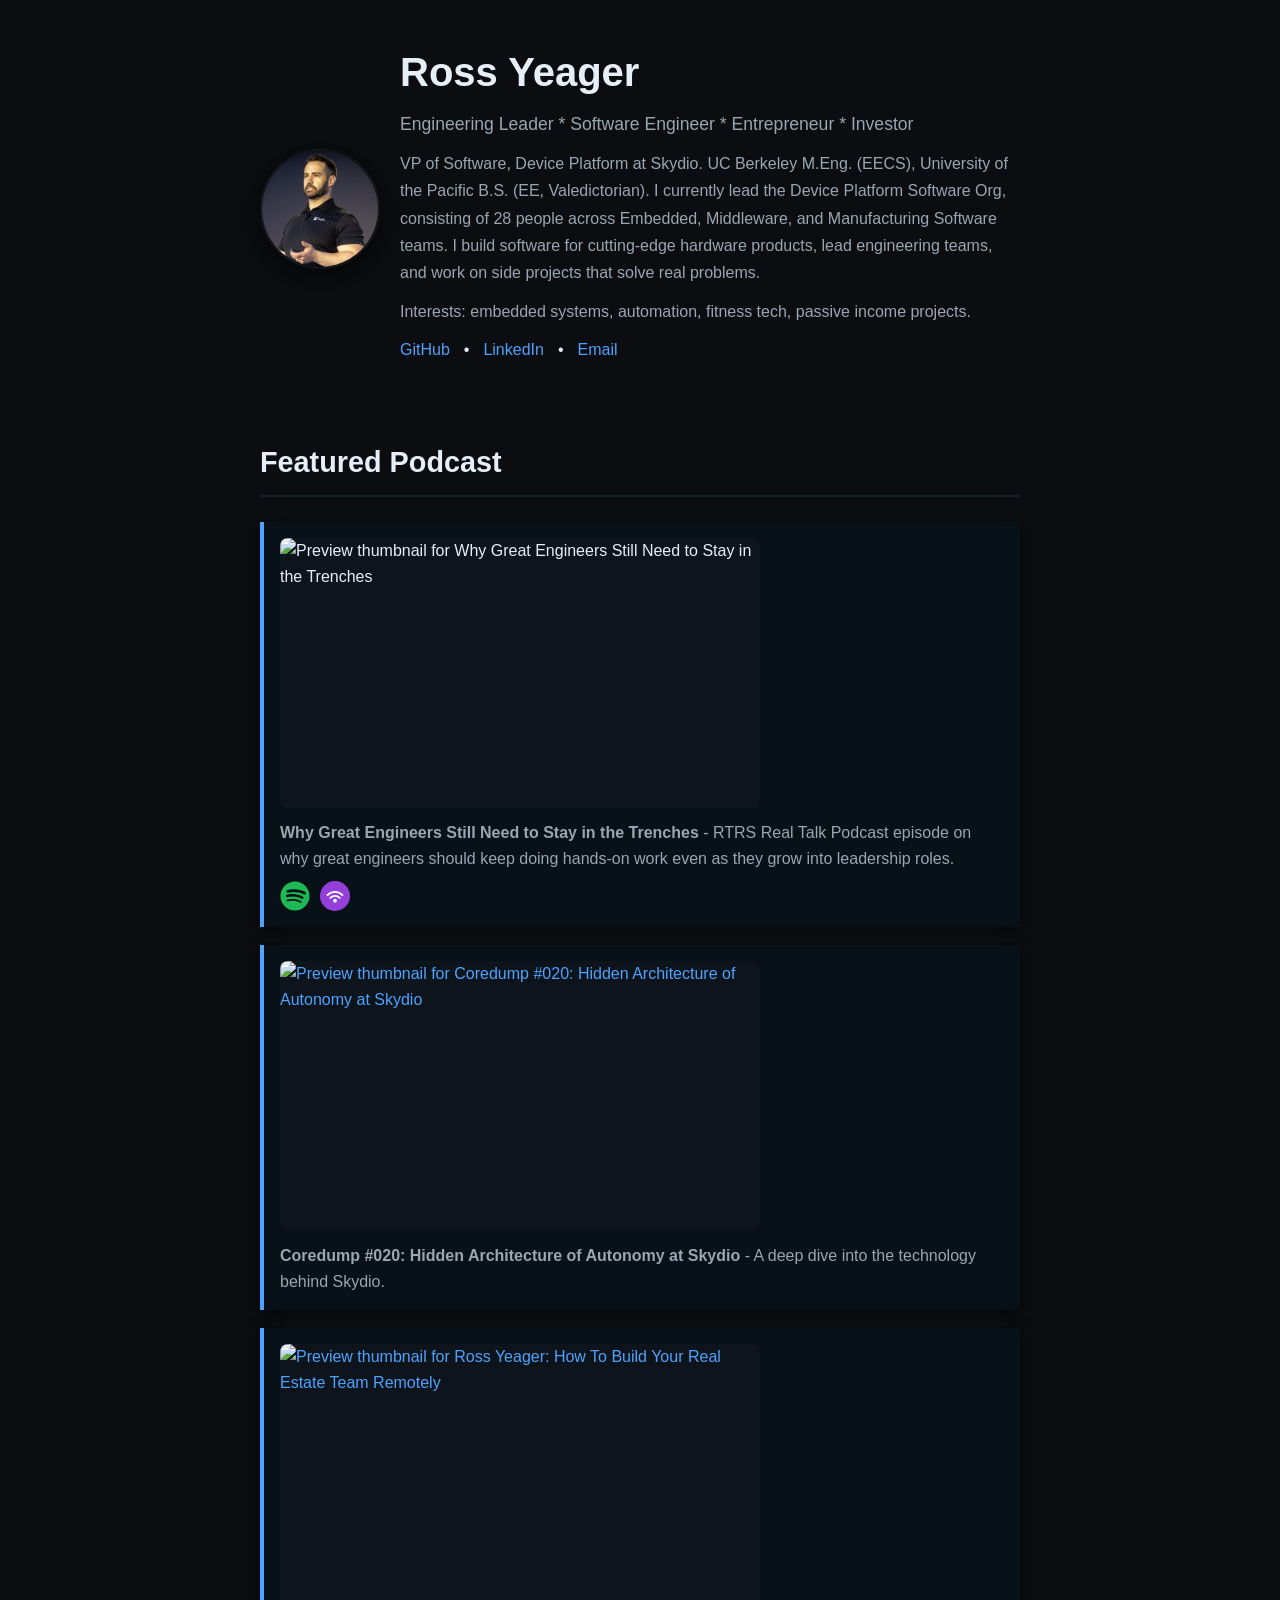
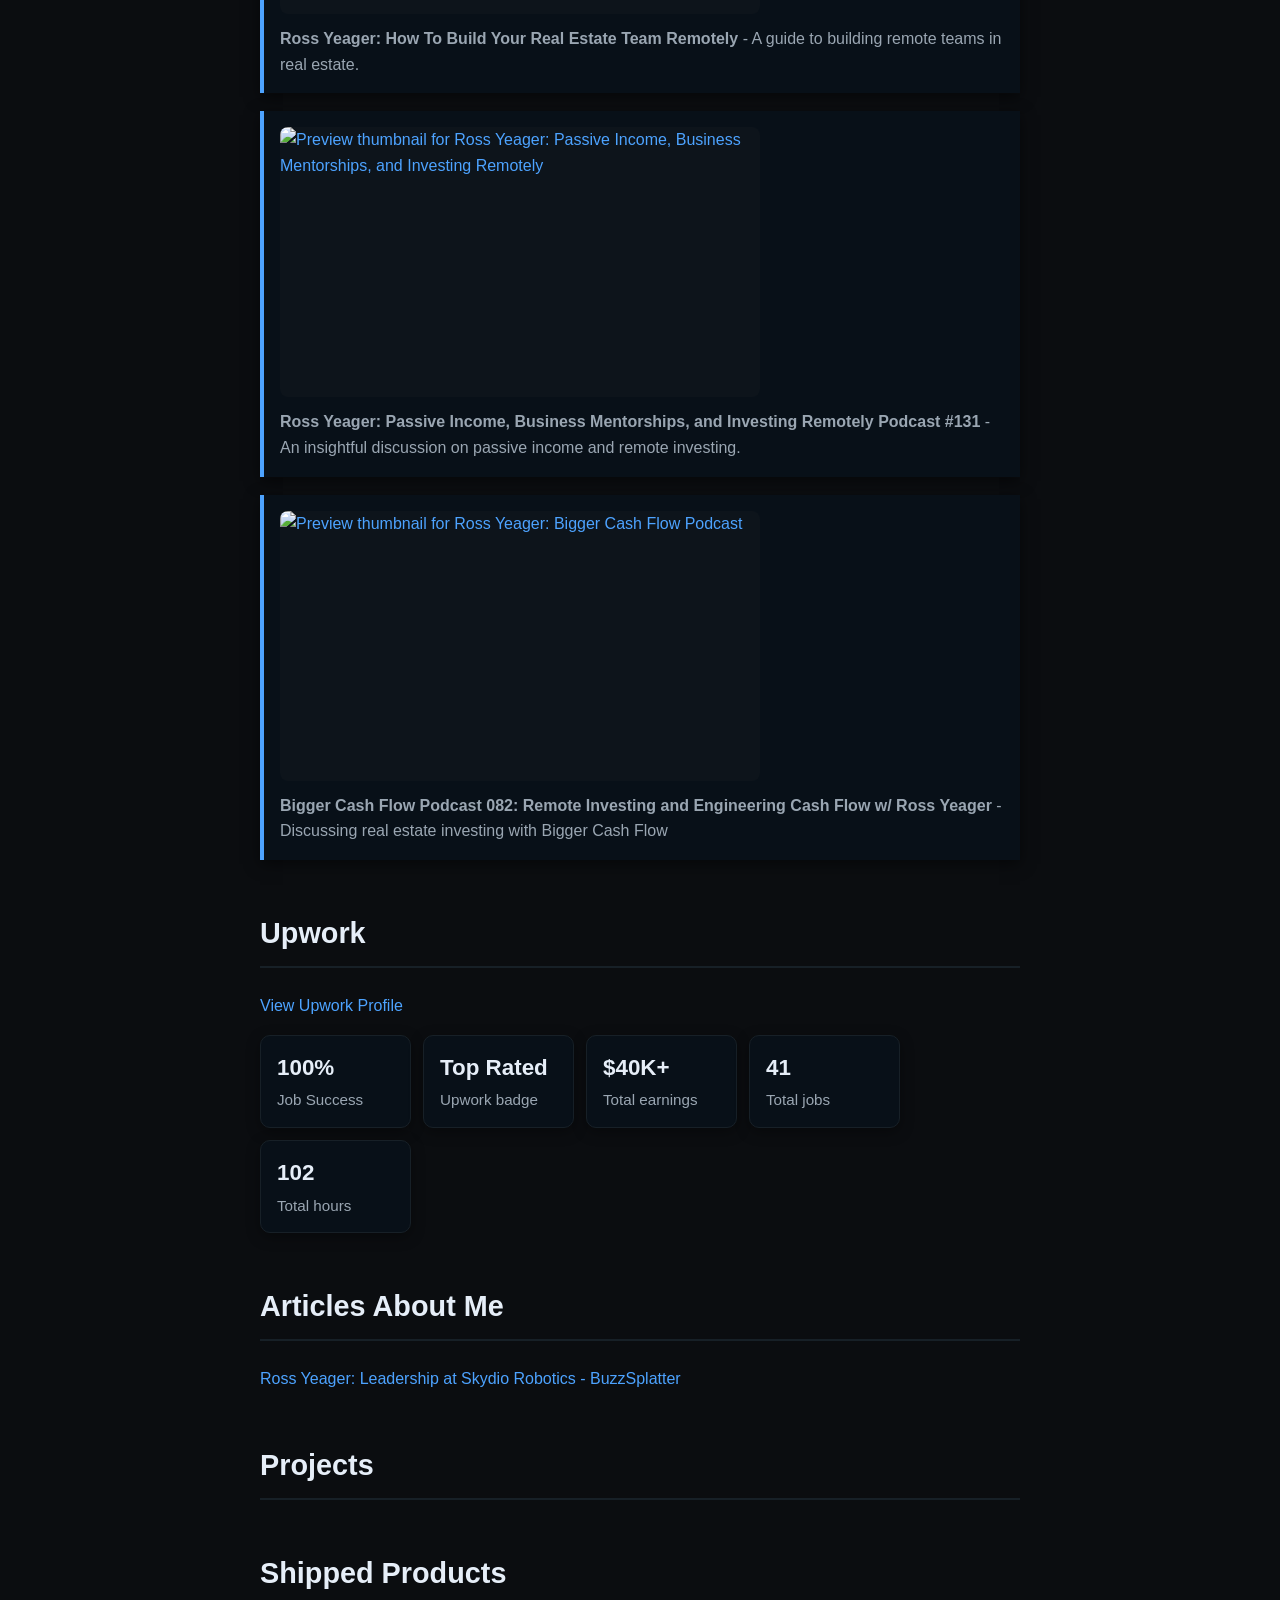
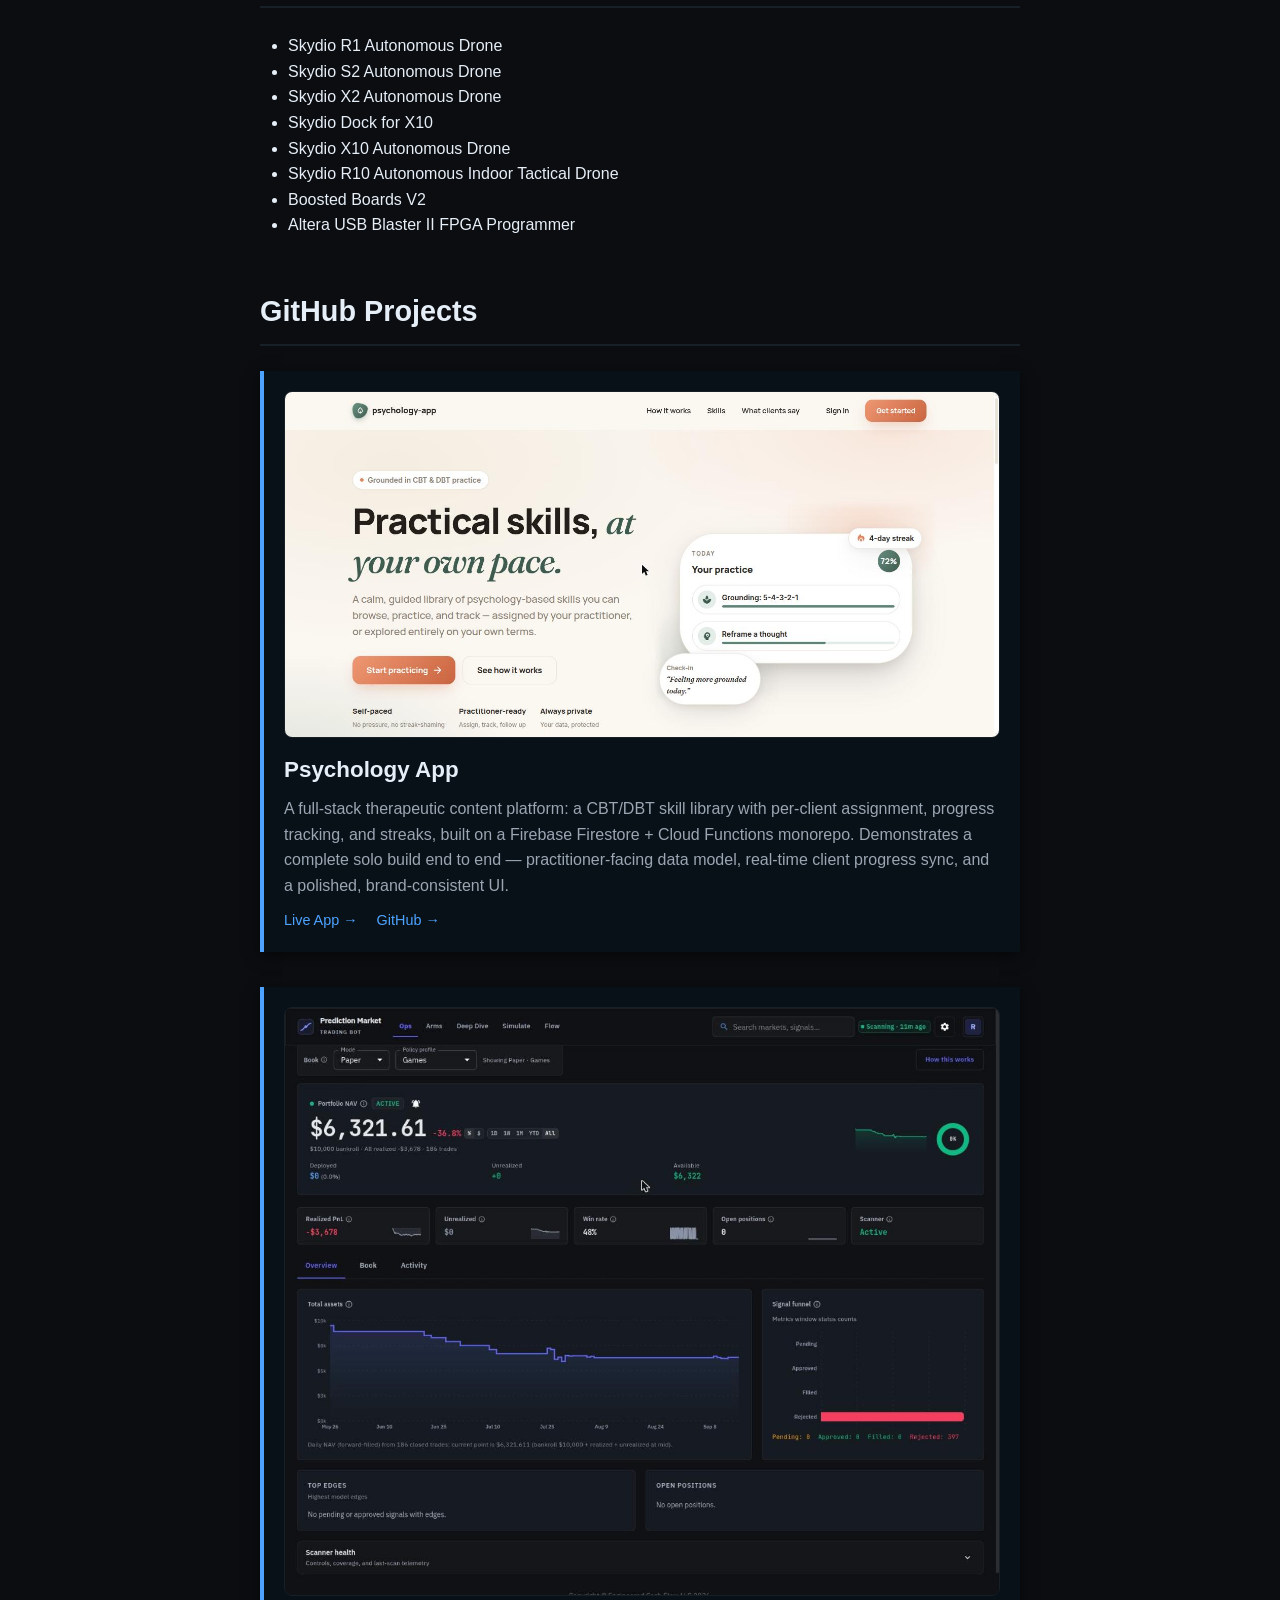
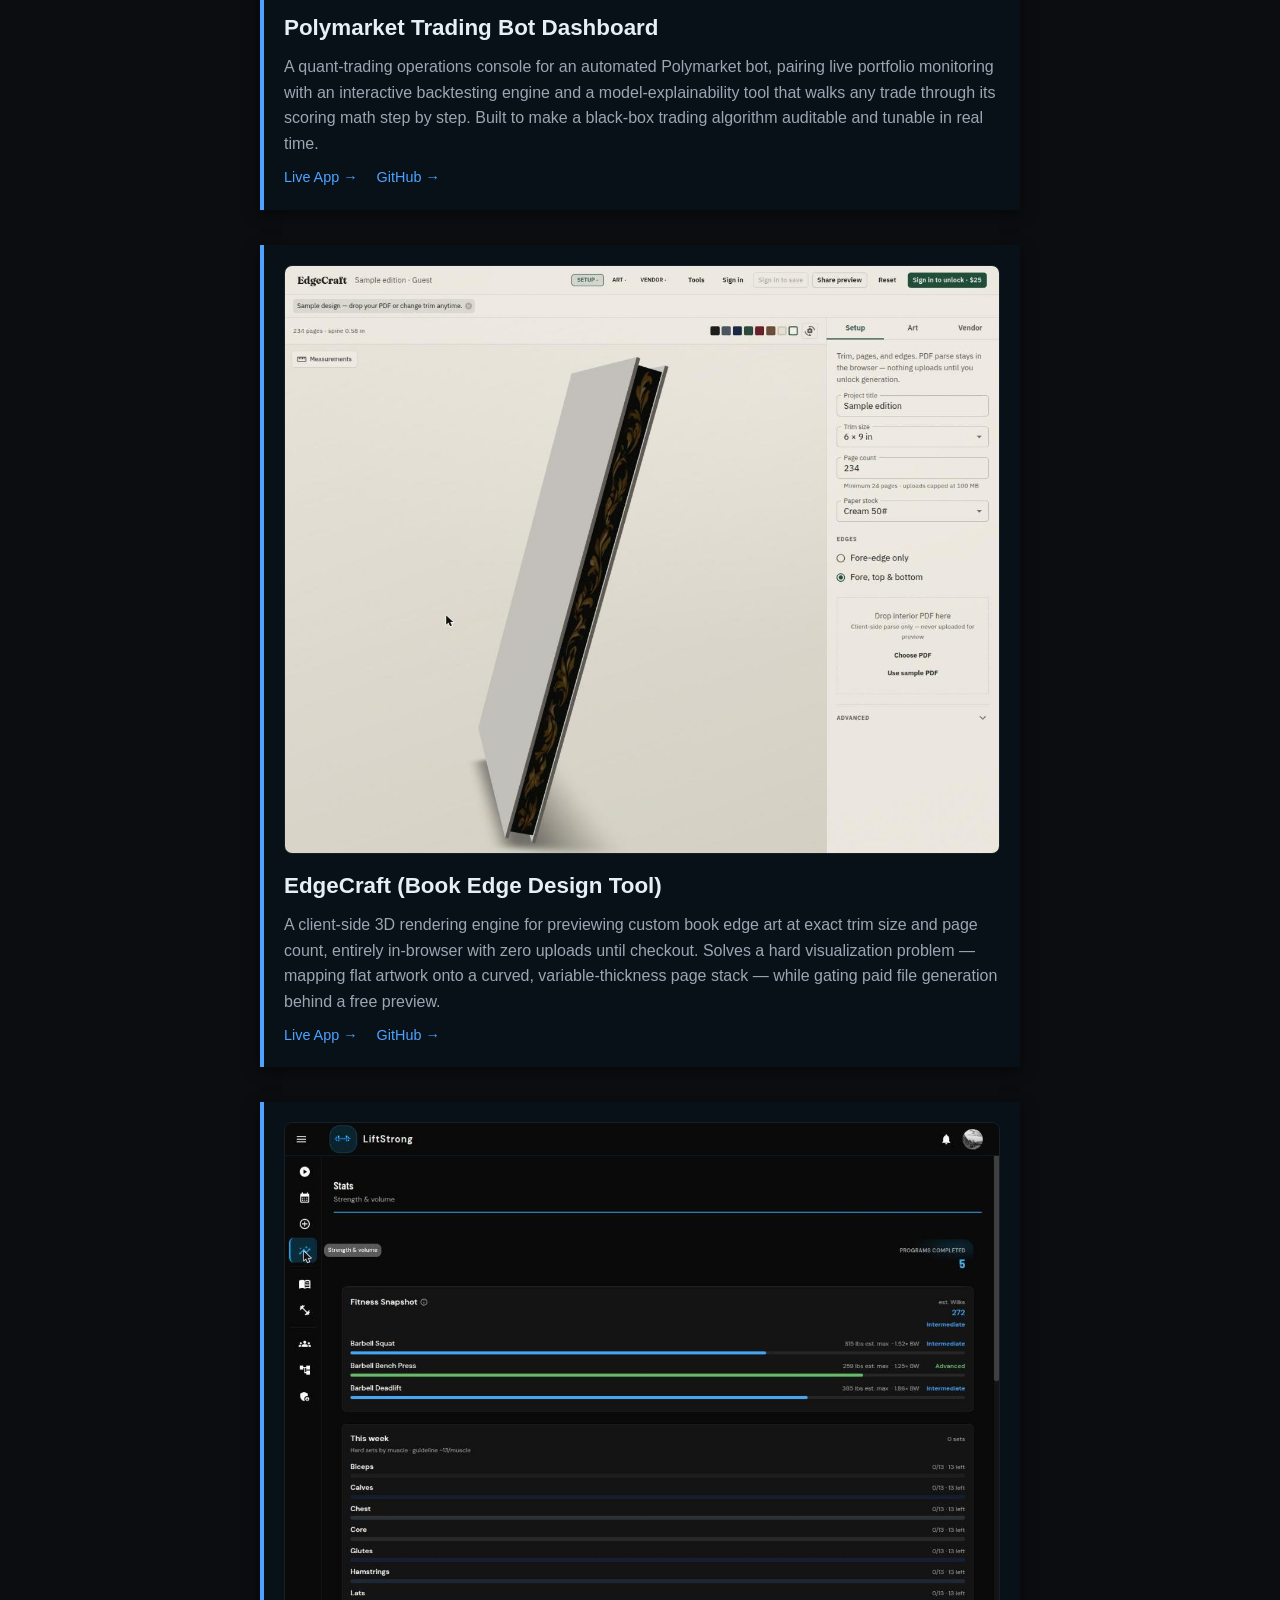
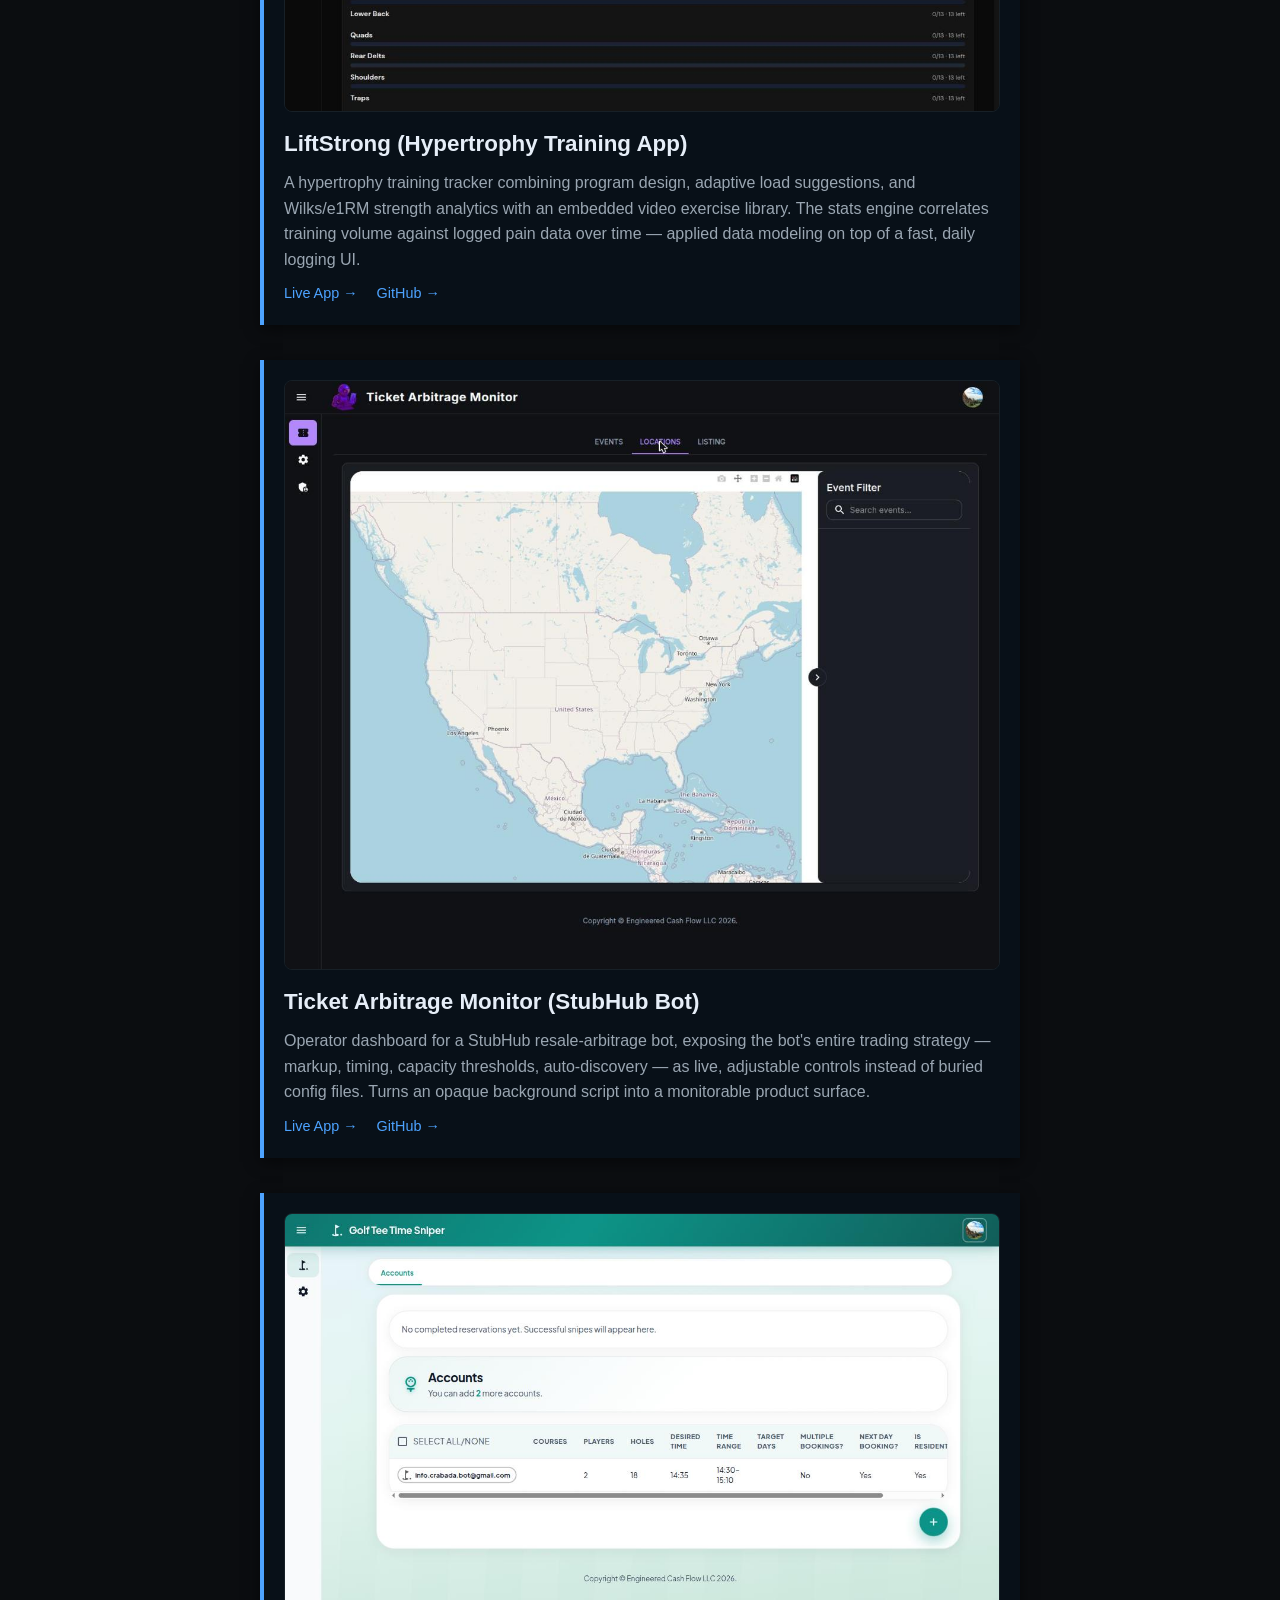
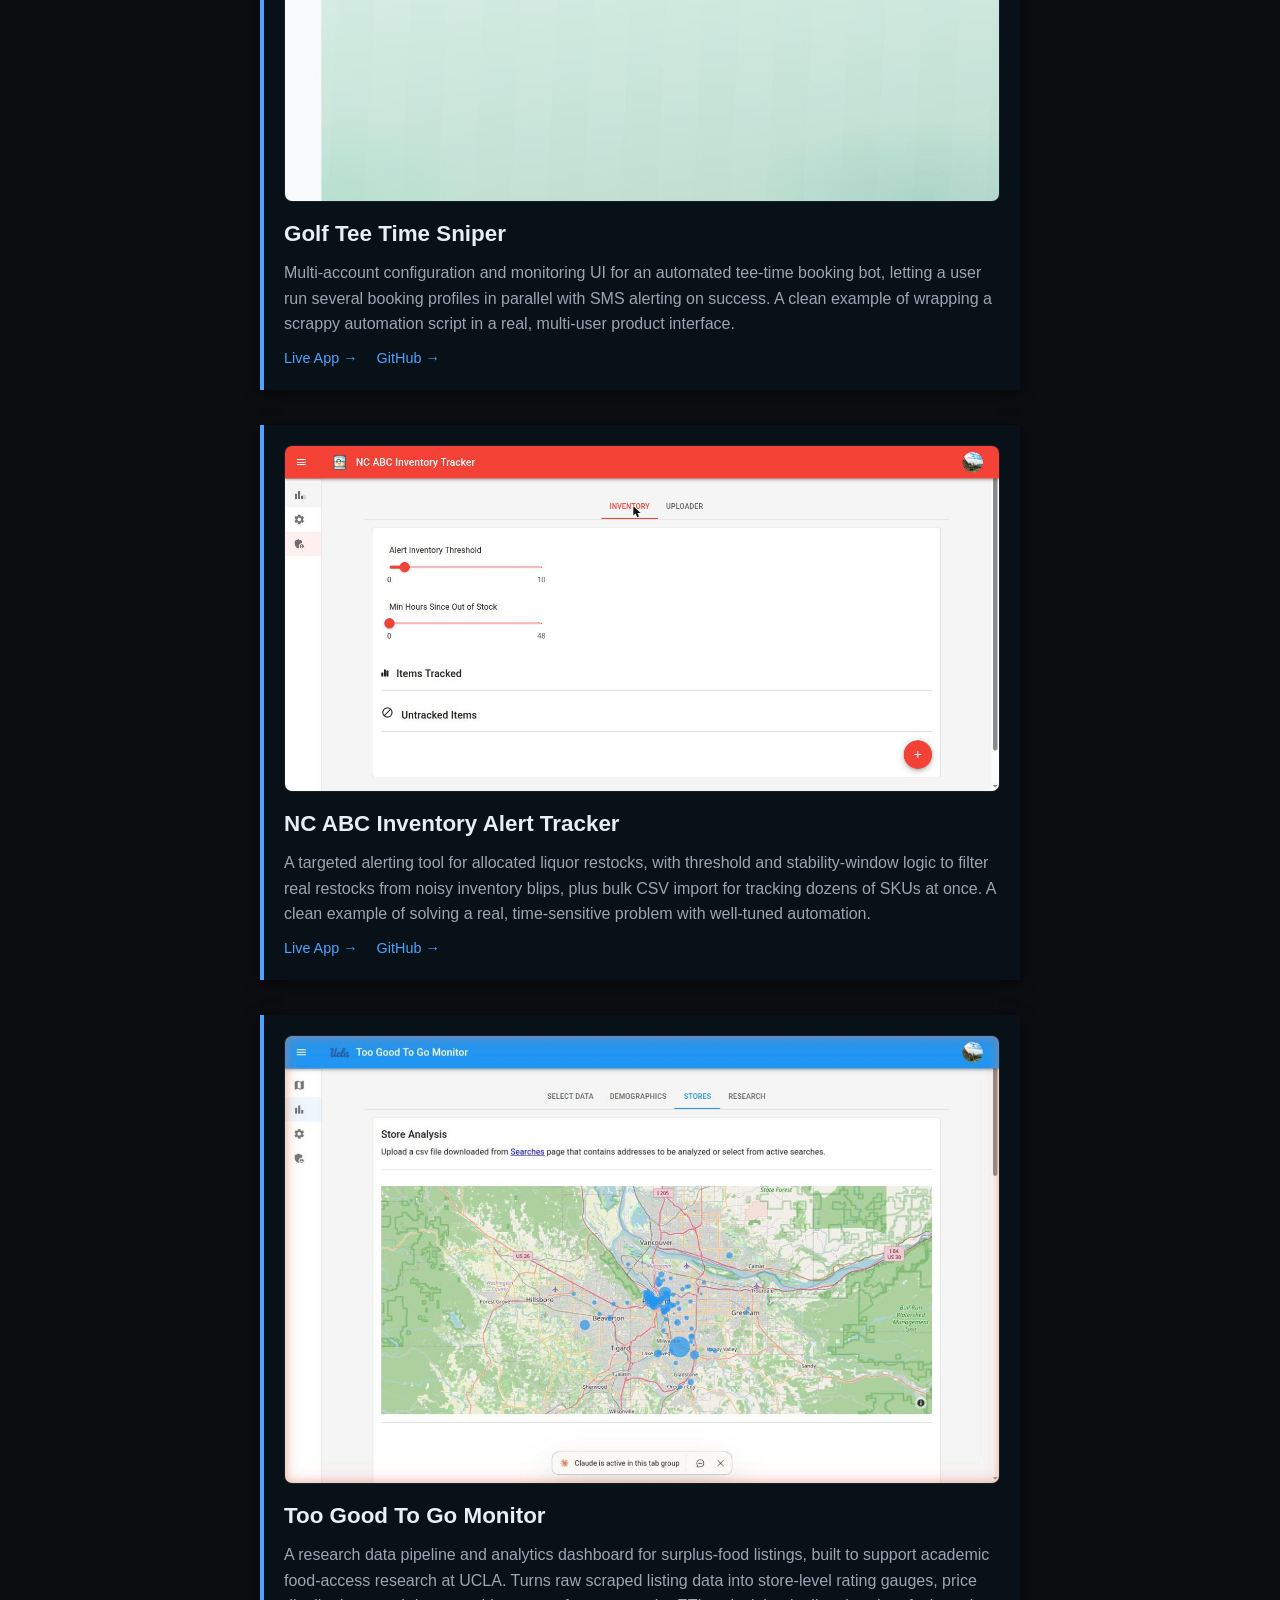
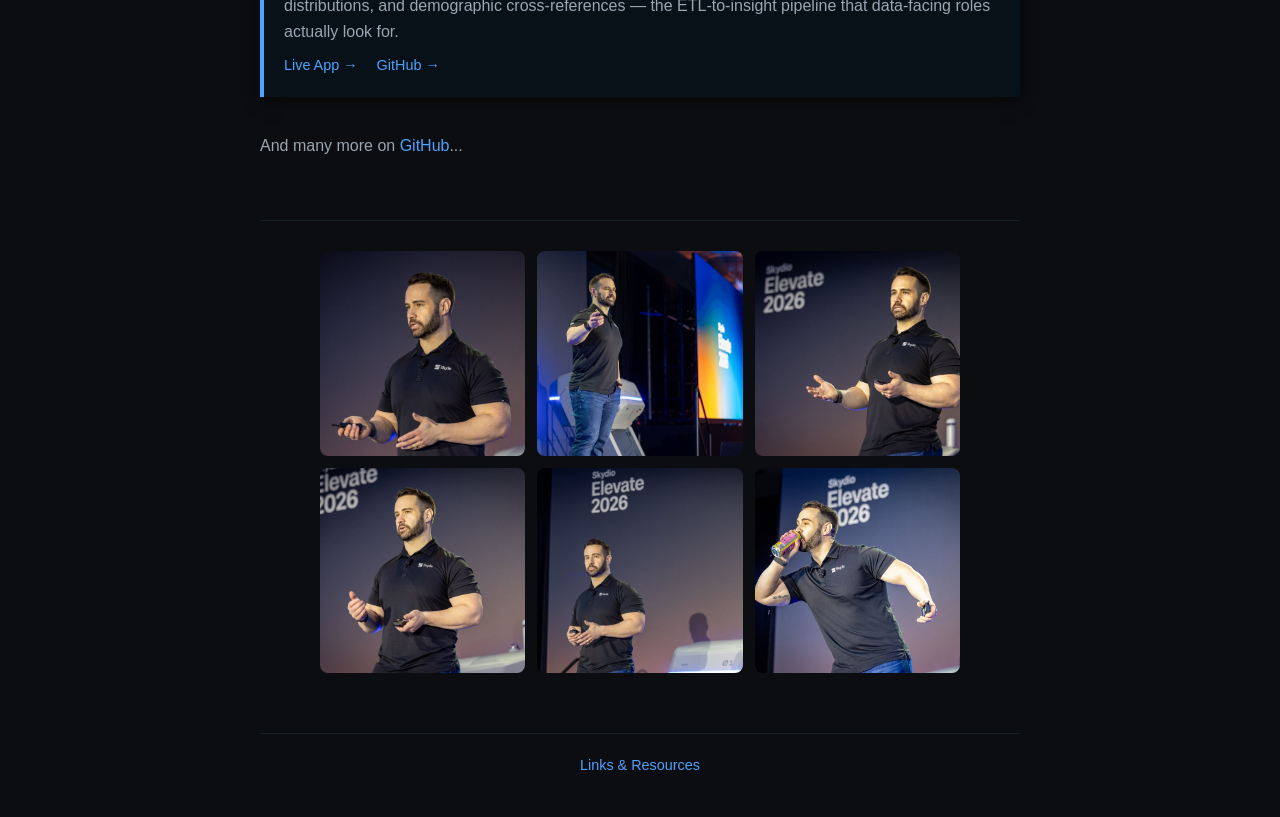
==== commit 2f255076: "Update Upwork stats: $40K+ earnings, 41 jobs Co-authored-by: droneshire <droneshire@users.noreply.gi" ====
--- a/index.html
+++ b/index.html
@@ -90,11 +90,11 @@
                 <span>Upwork badge</span>
             </div>
             <div class="upwork-stat">
-                <strong>$30K+</strong>
+                <strong>$40K+</strong>
                 <span>Total earnings</span>
             </div>
             <div class="upwork-stat">
-                <strong>35</strong>
+                <strong>41</strong>
                 <span>Total jobs</span>
             </div>
             <div class="upwork-stat">
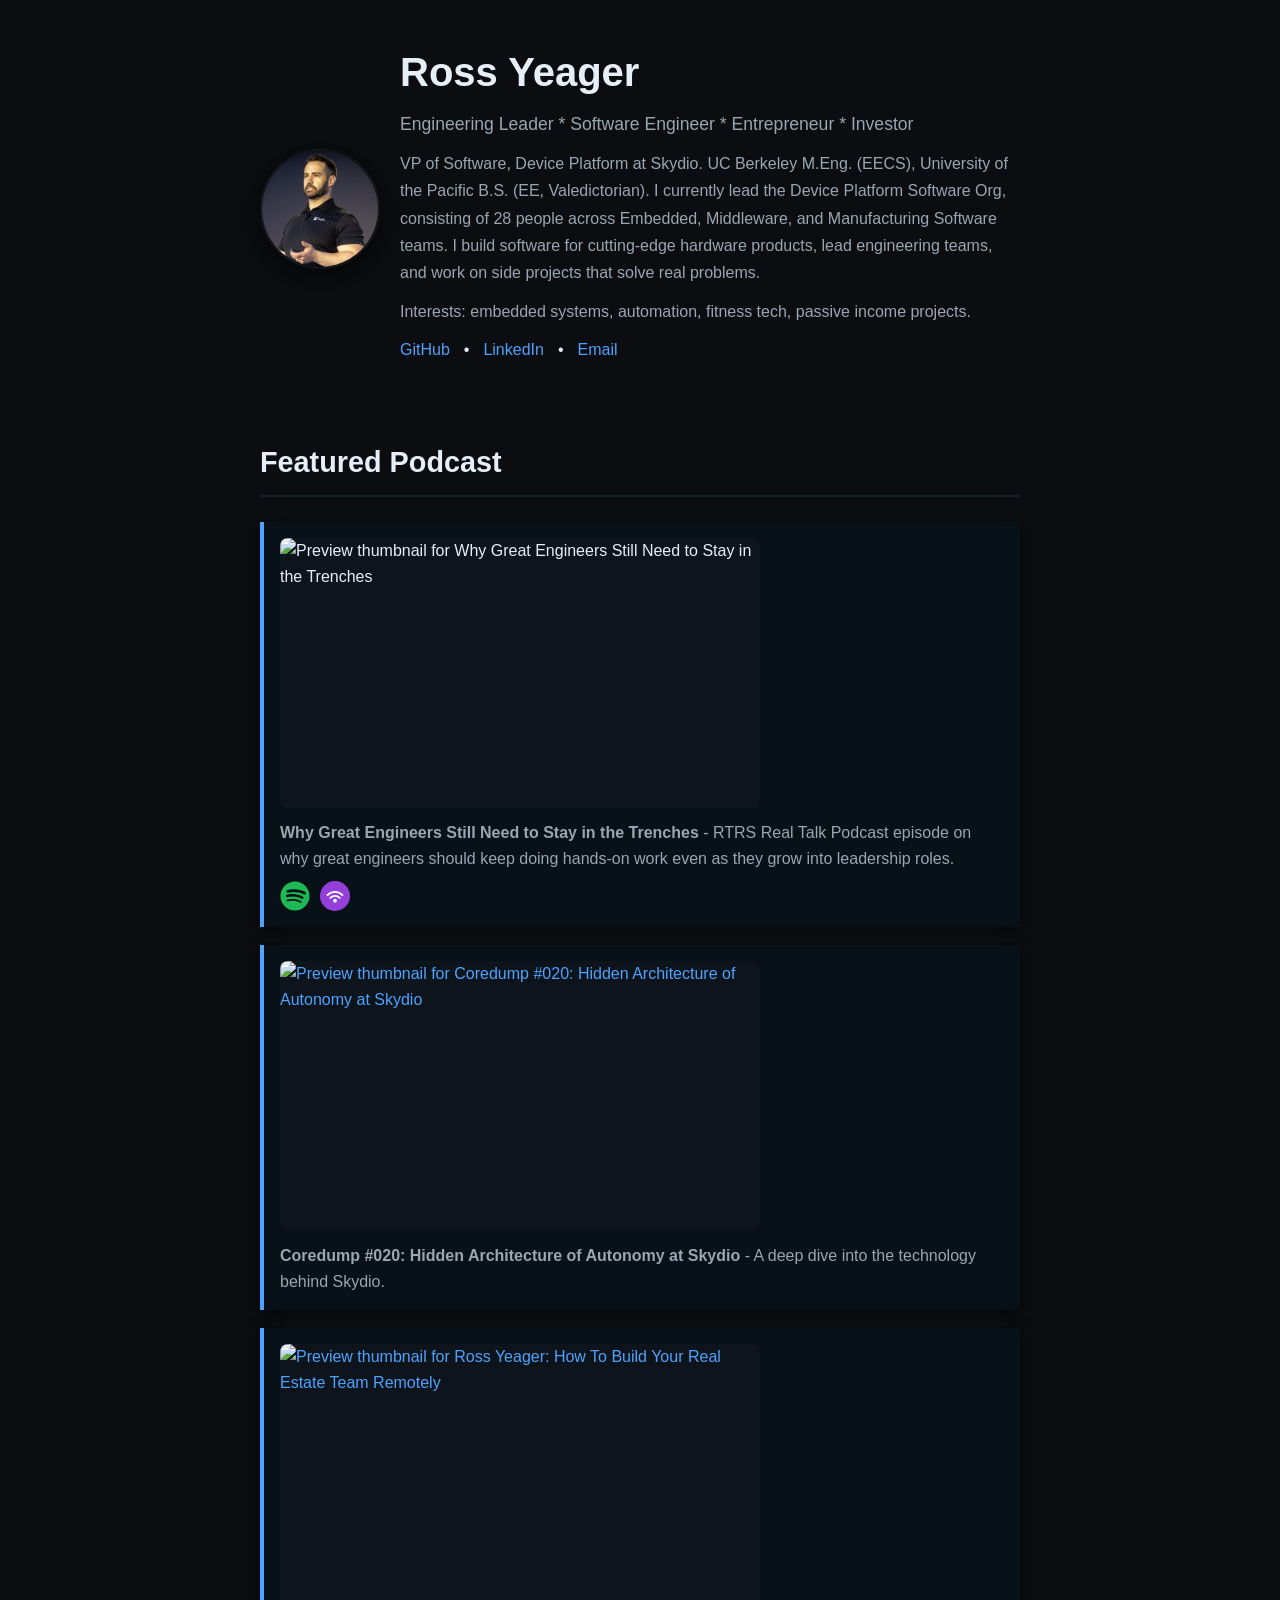
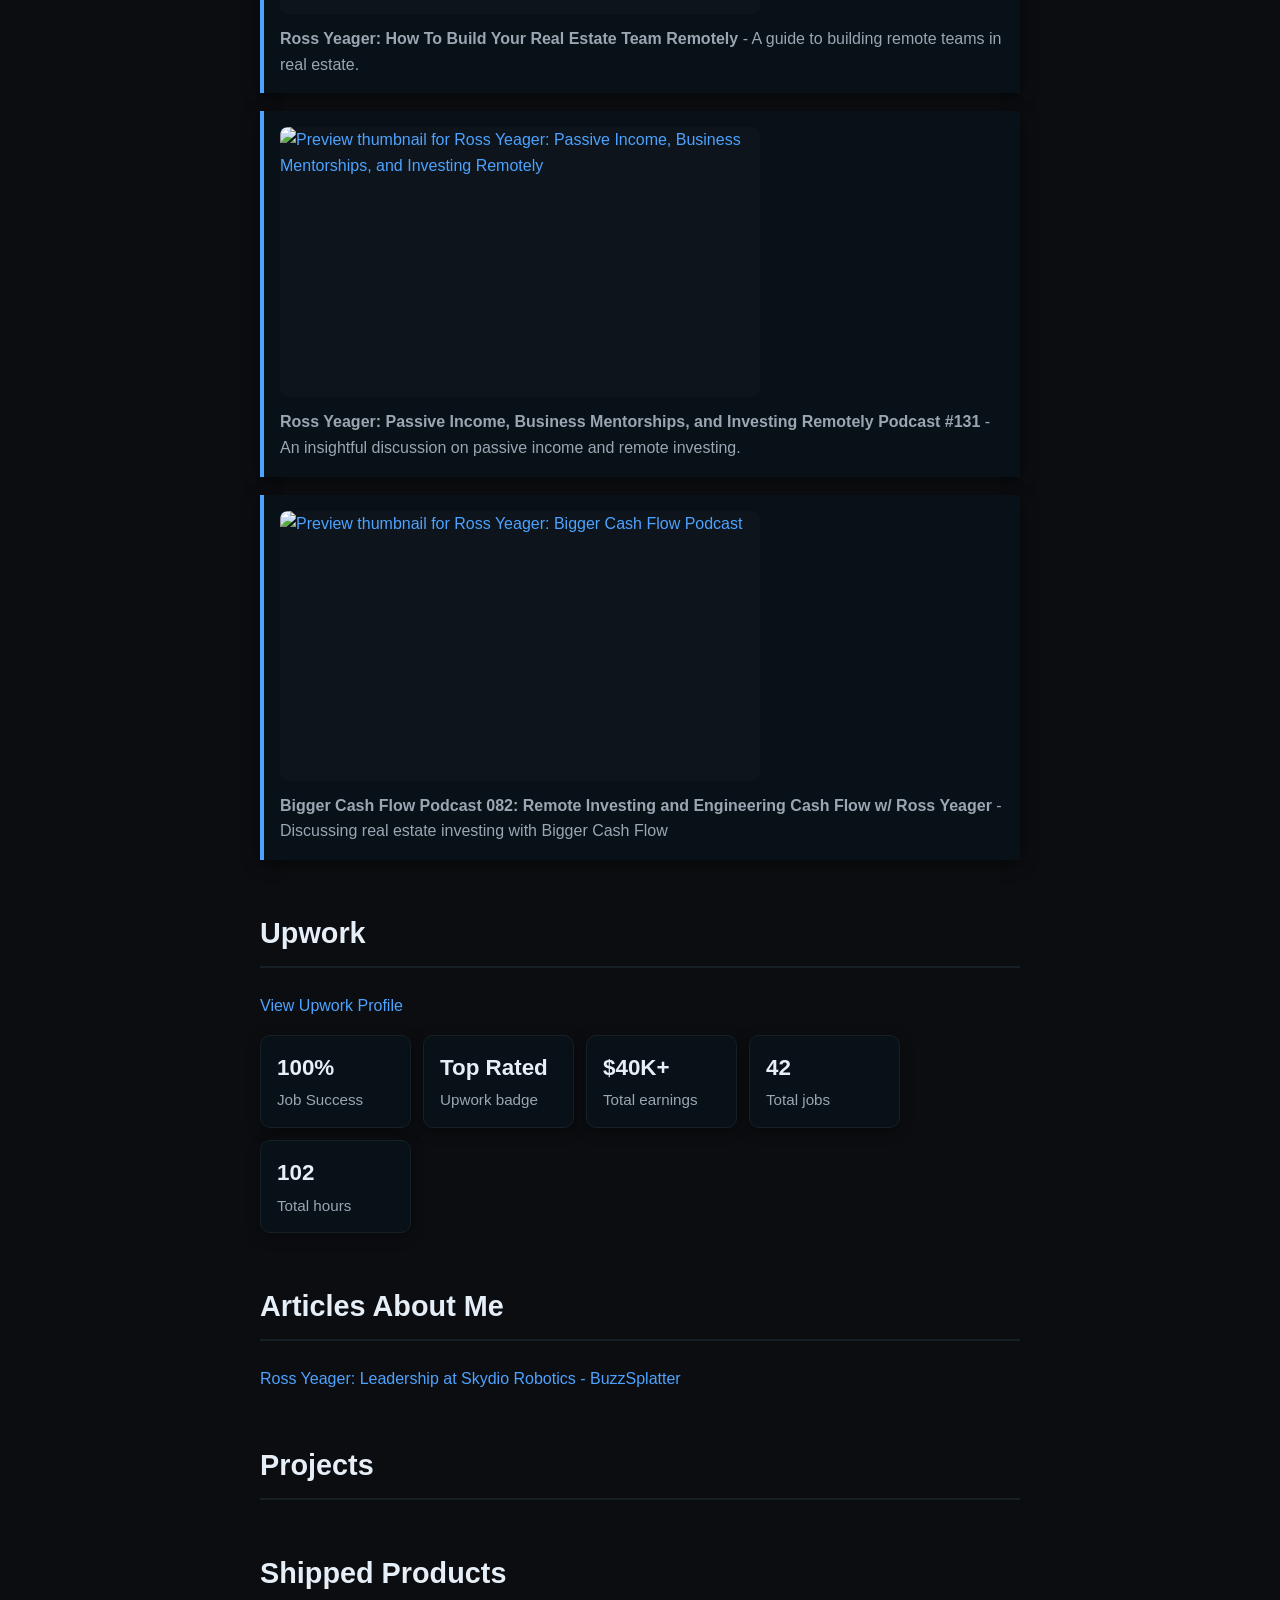
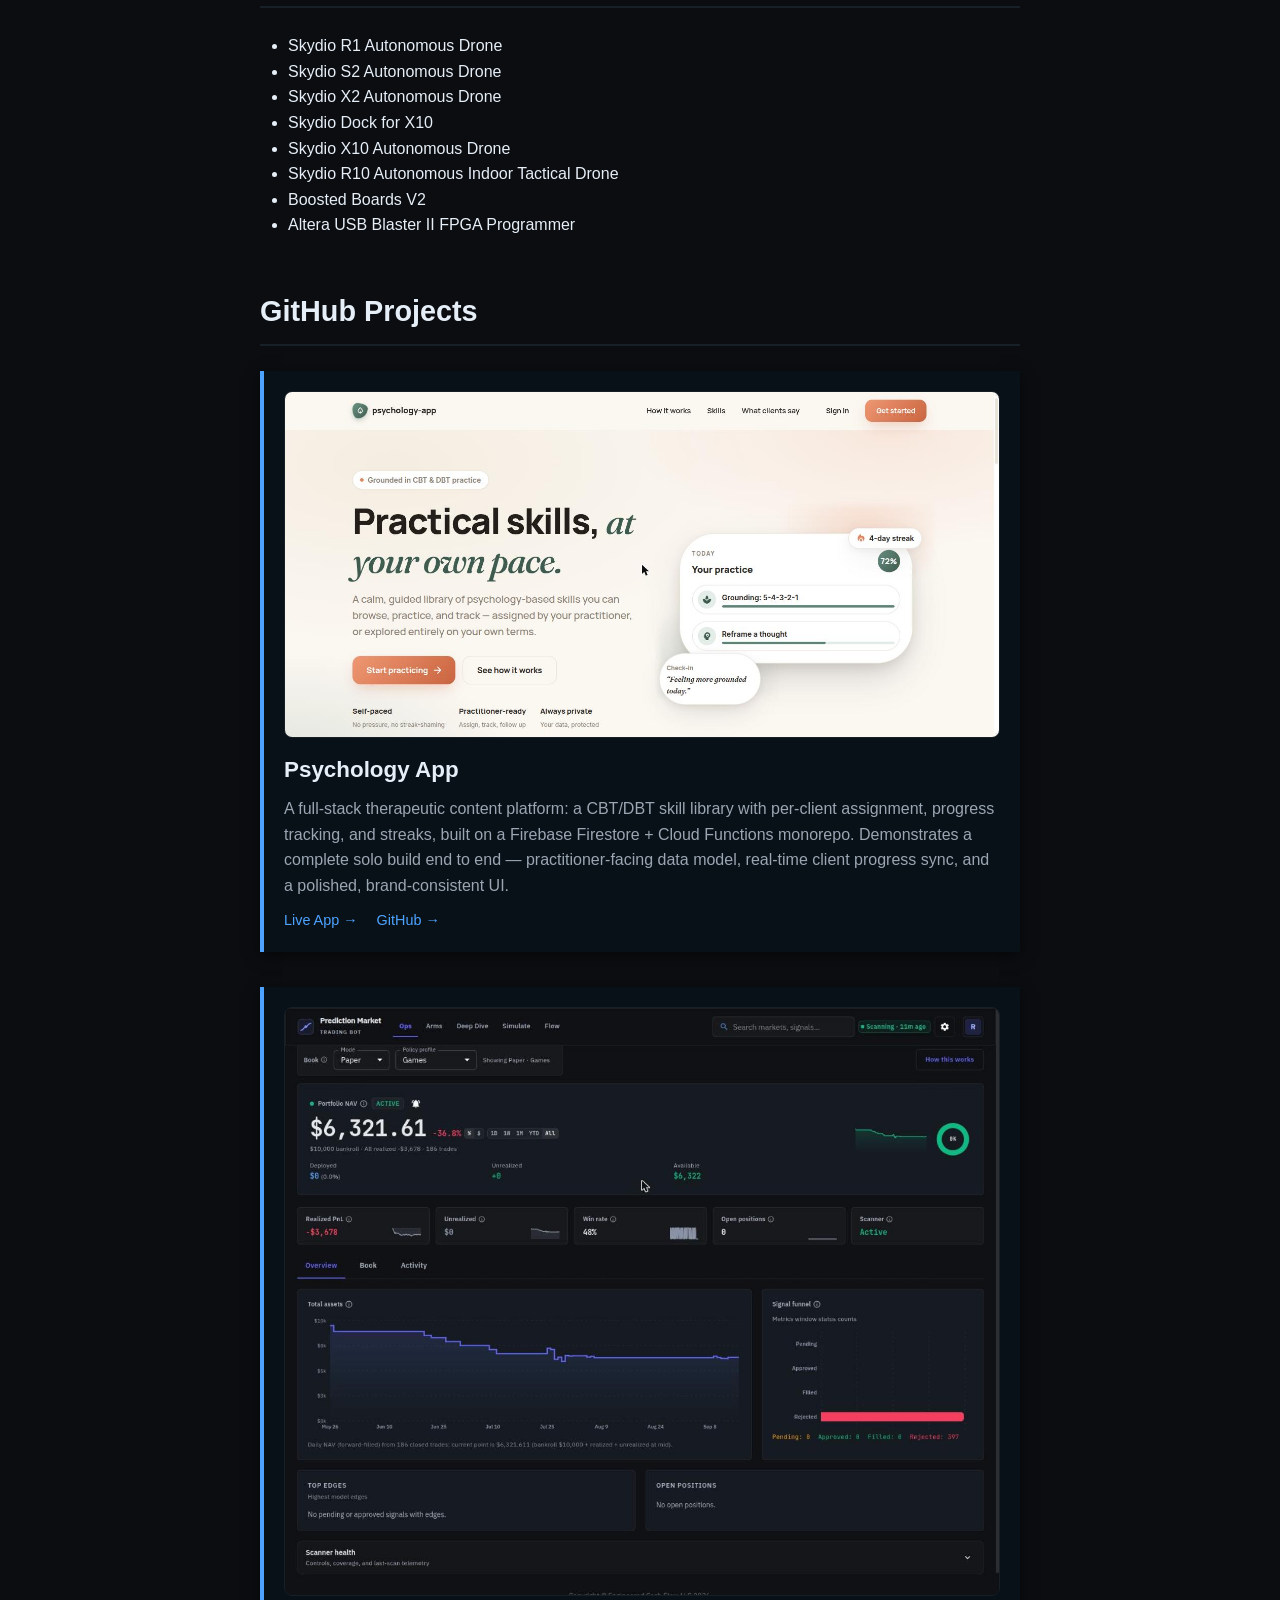
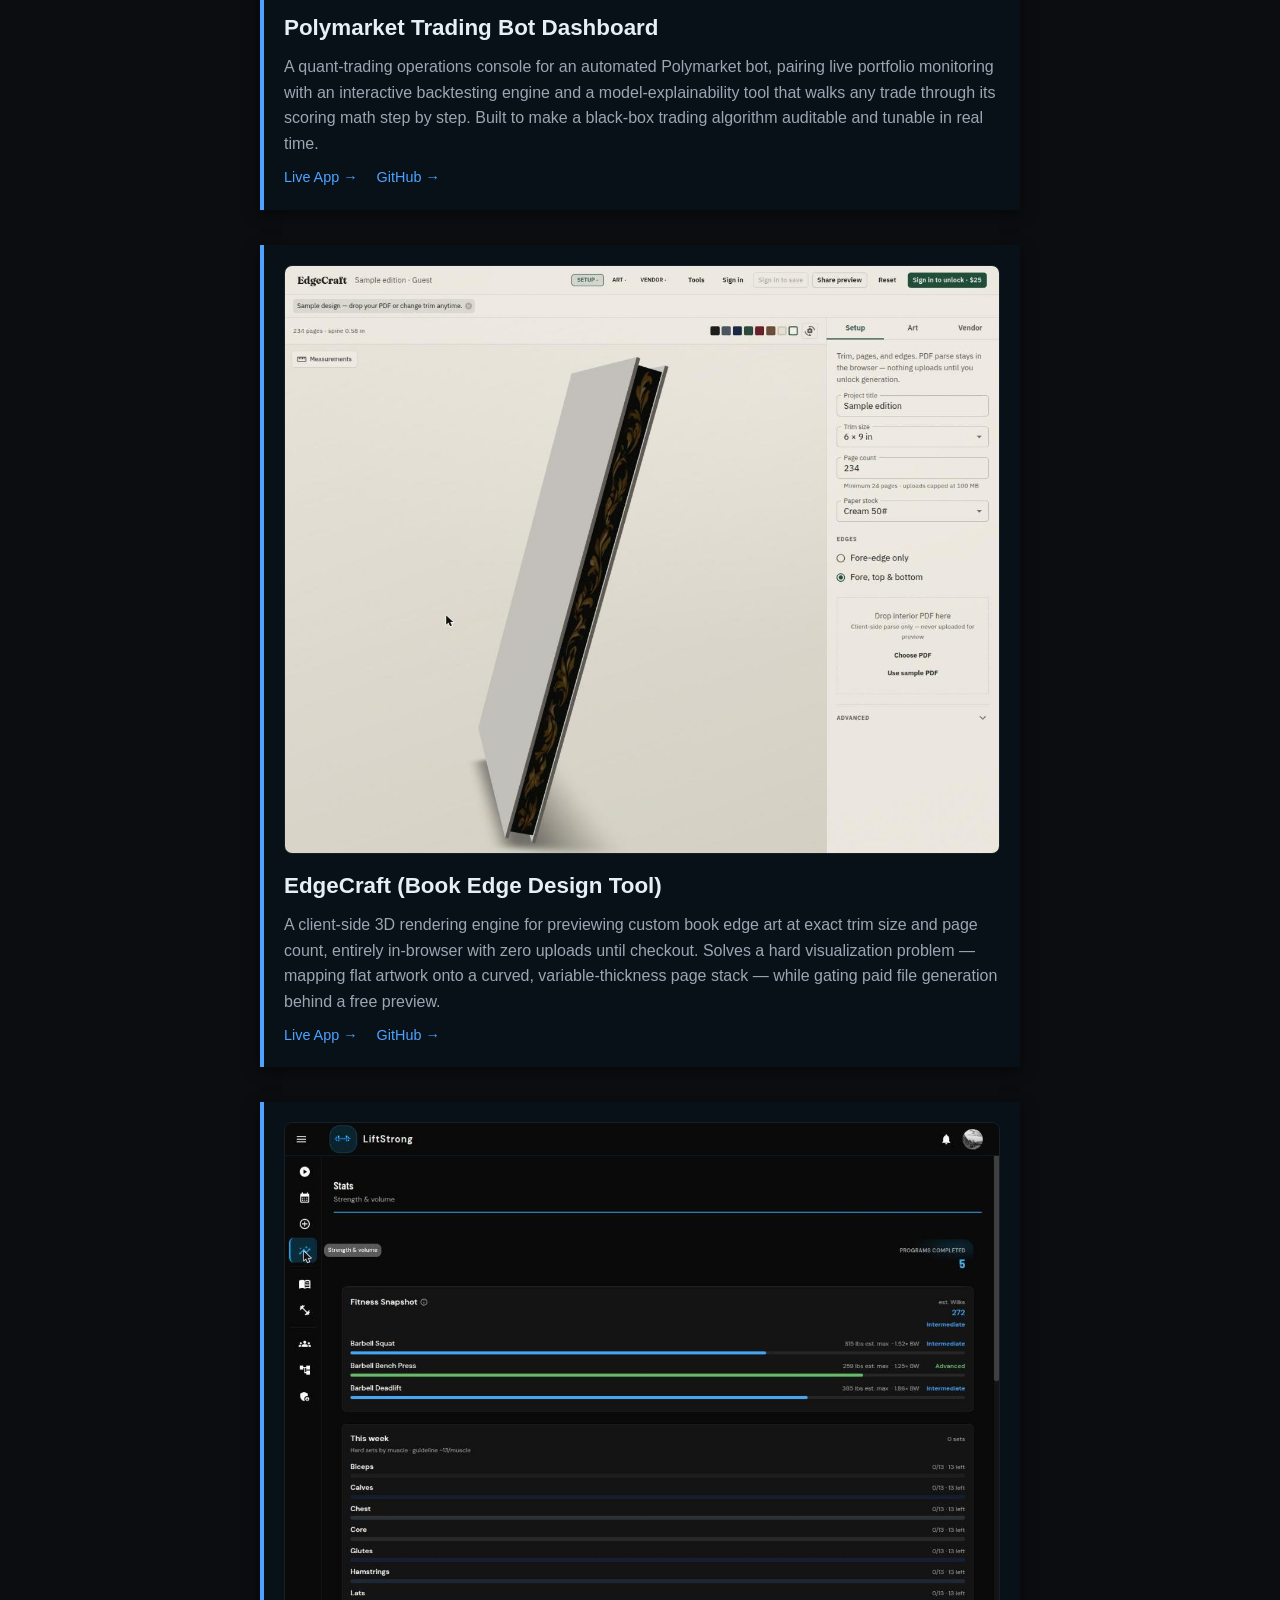
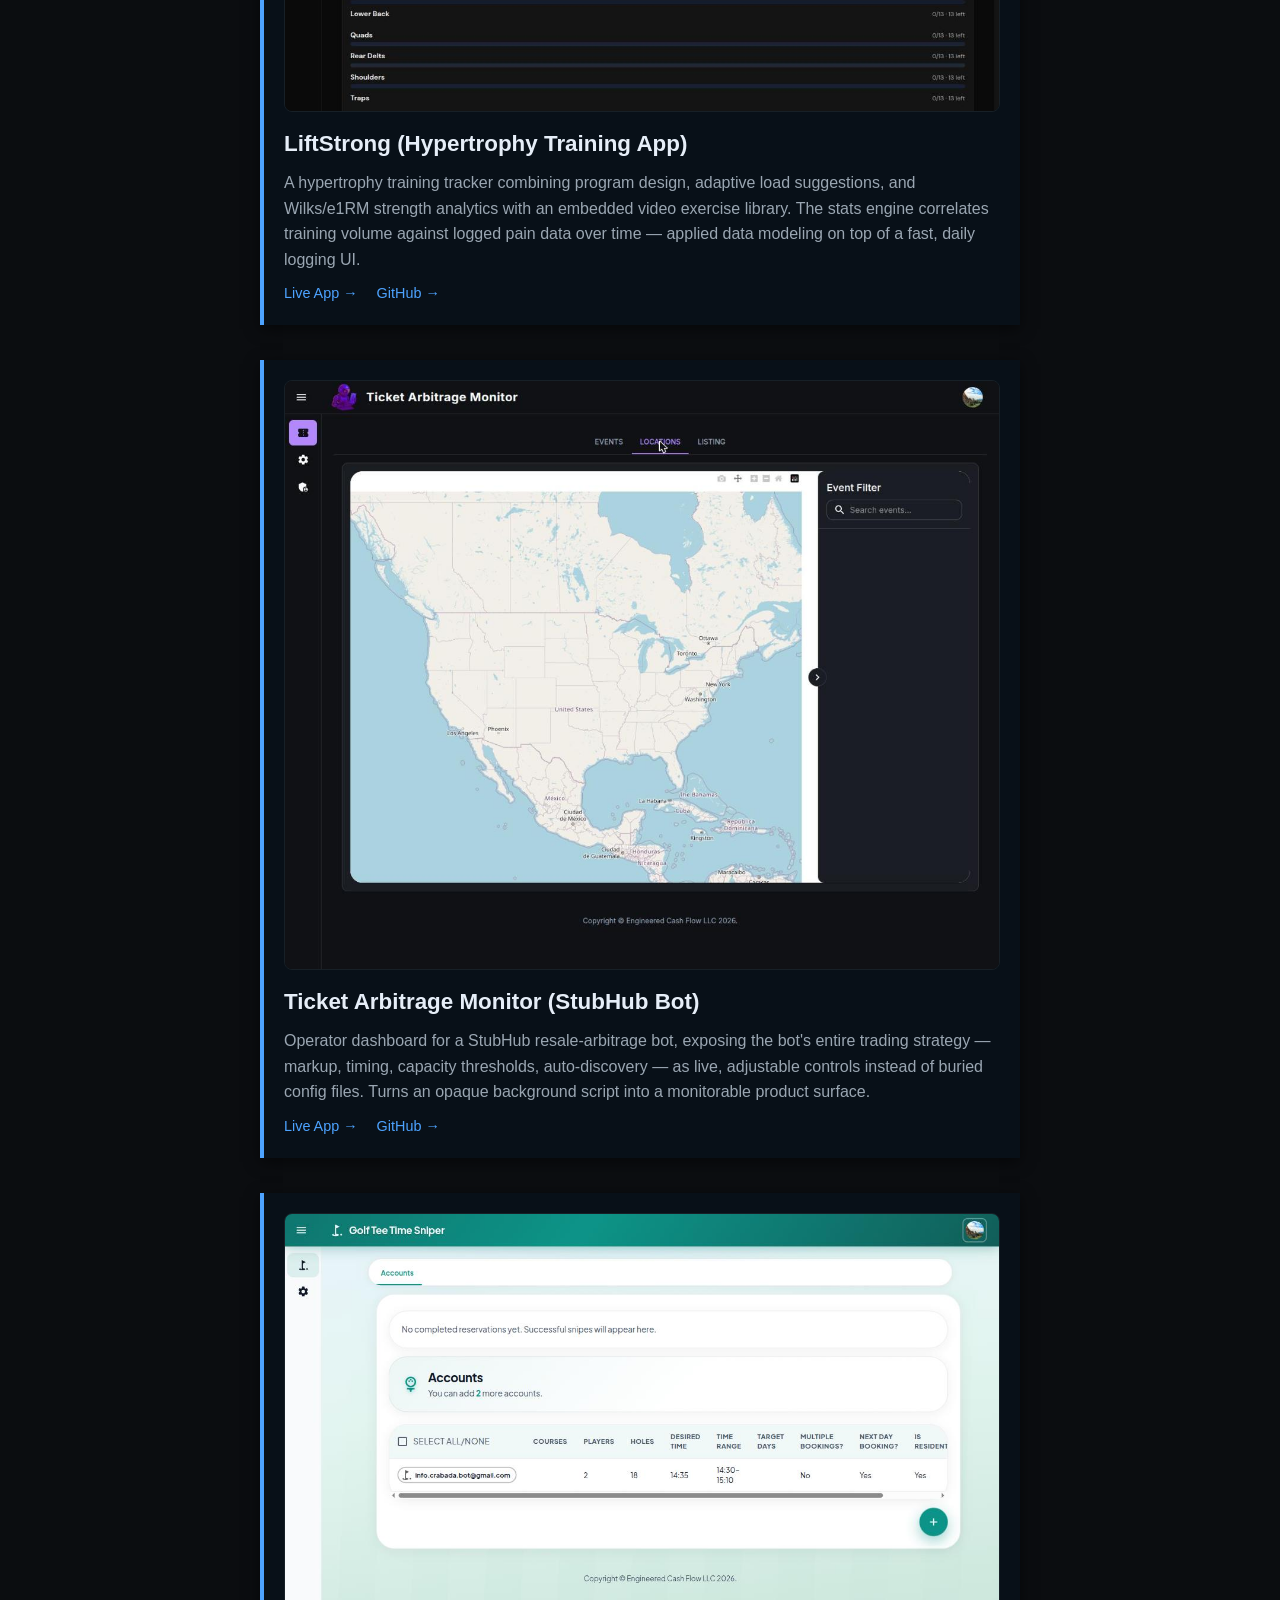
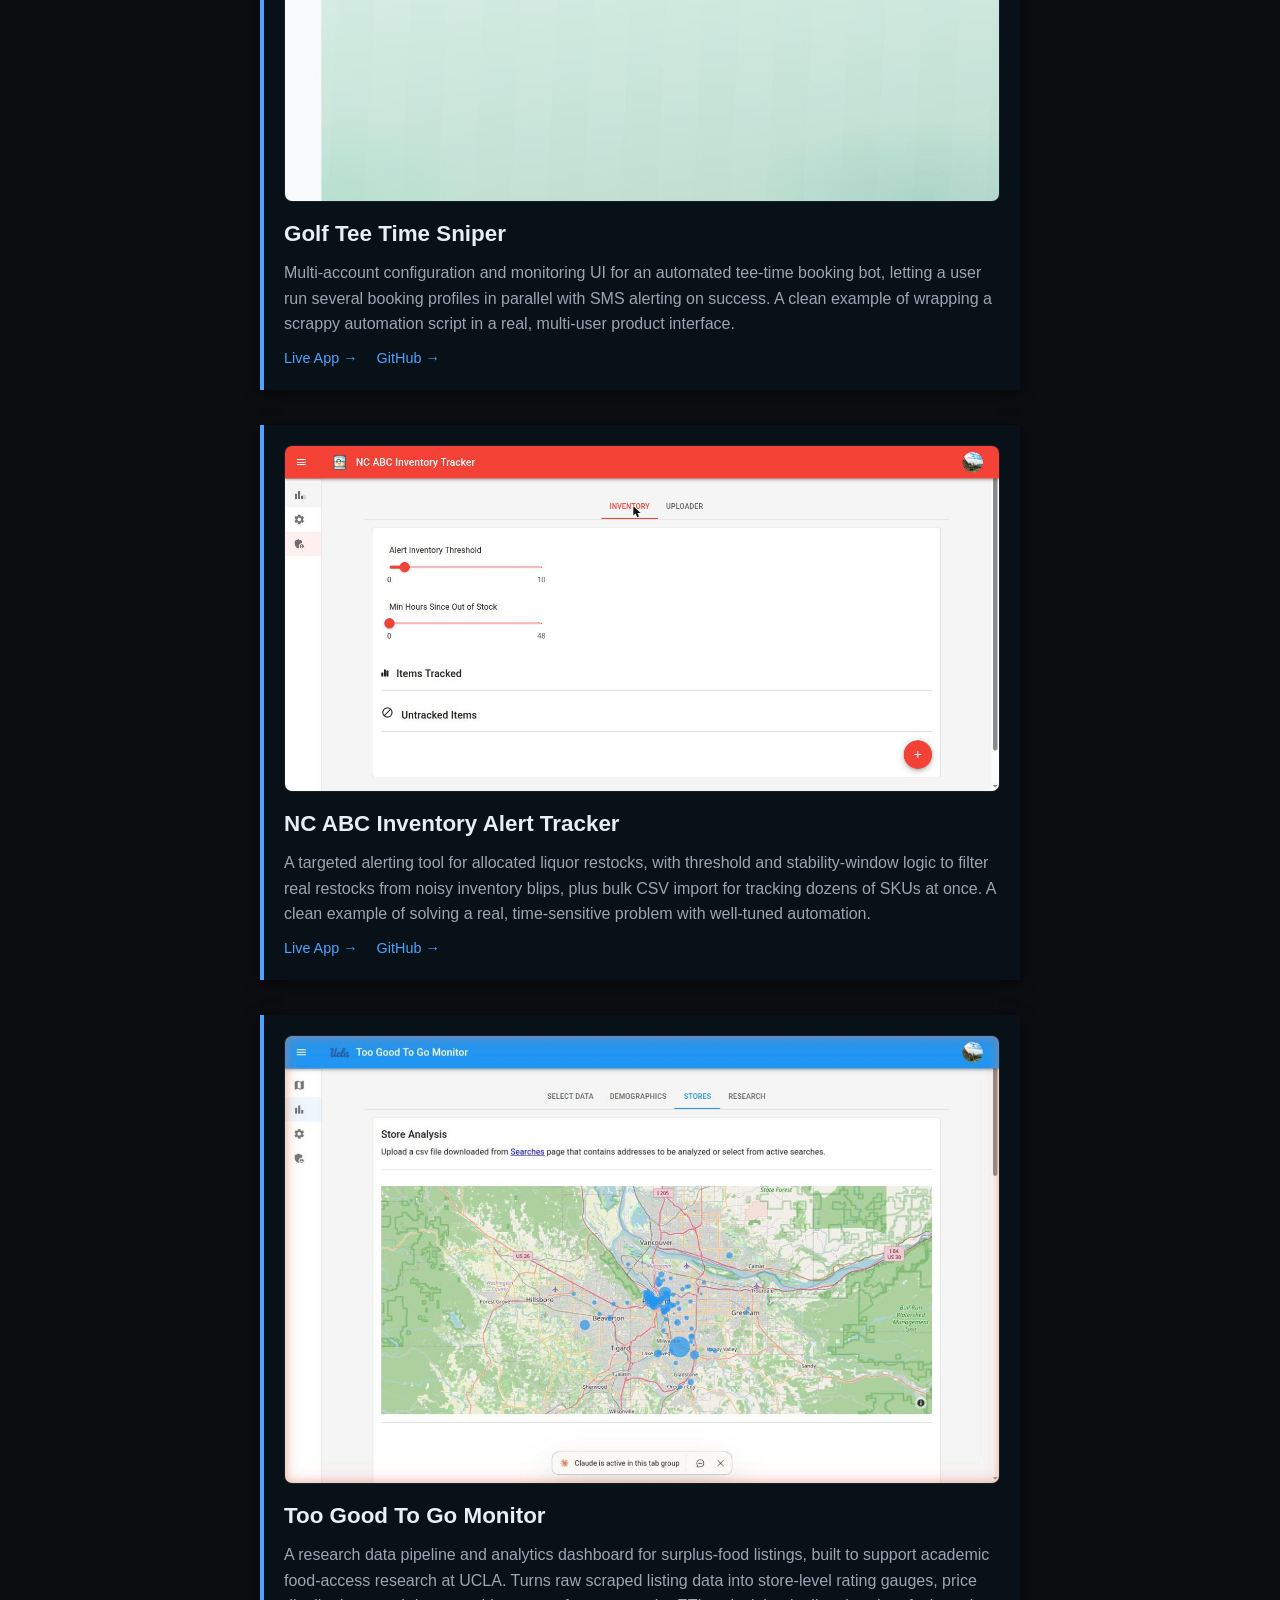
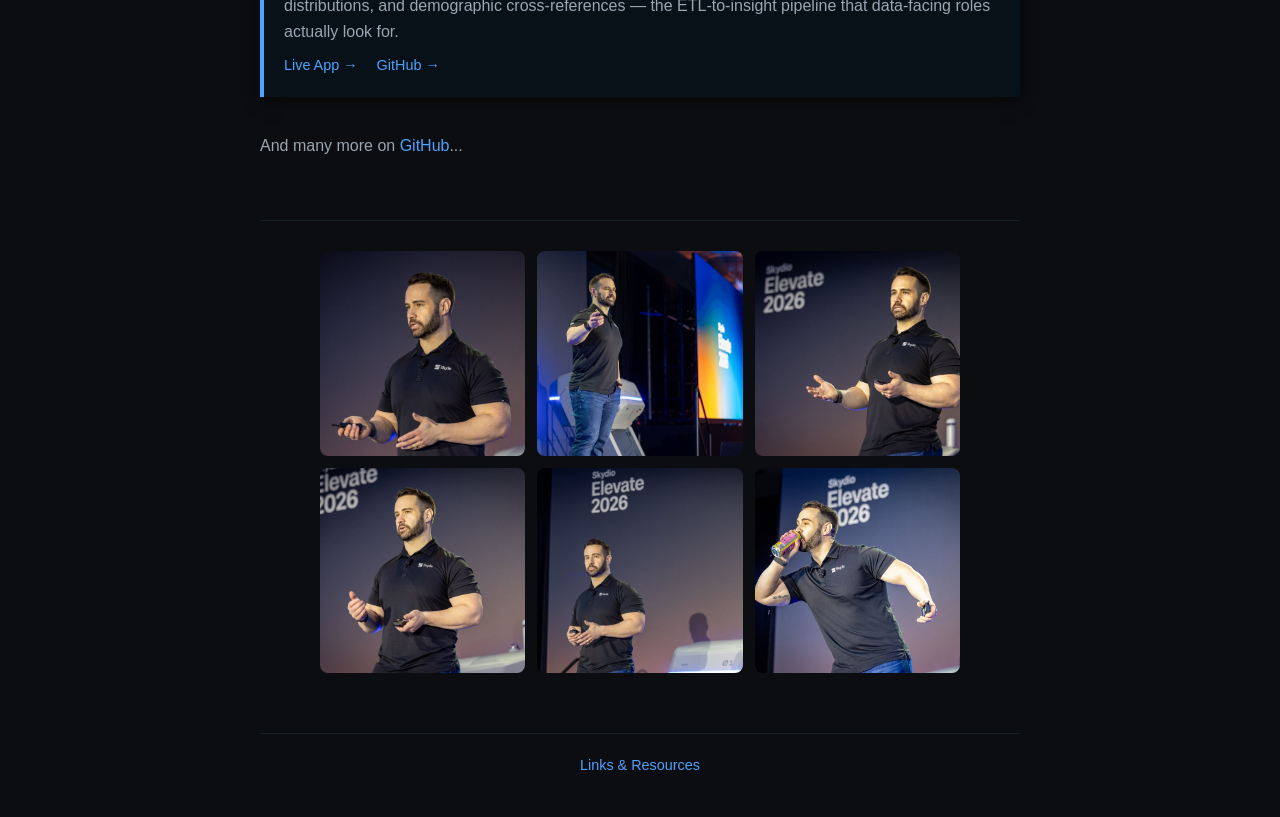
==== commit 1136c328: "Update Upwork stats: 42 jobs Co-authored-by: droneshire <droneshire@users.noreply.github.com>" ====
--- a/index.html
+++ b/index.html
@@ -94,7 +94,7 @@
                 <span>Total earnings</span>
             </div>
             <div class="upwork-stat">
-                <strong>41</strong>
+                <strong>42</strong>
                 <span>Total jobs</span>
             </div>
             <div class="upwork-stat">
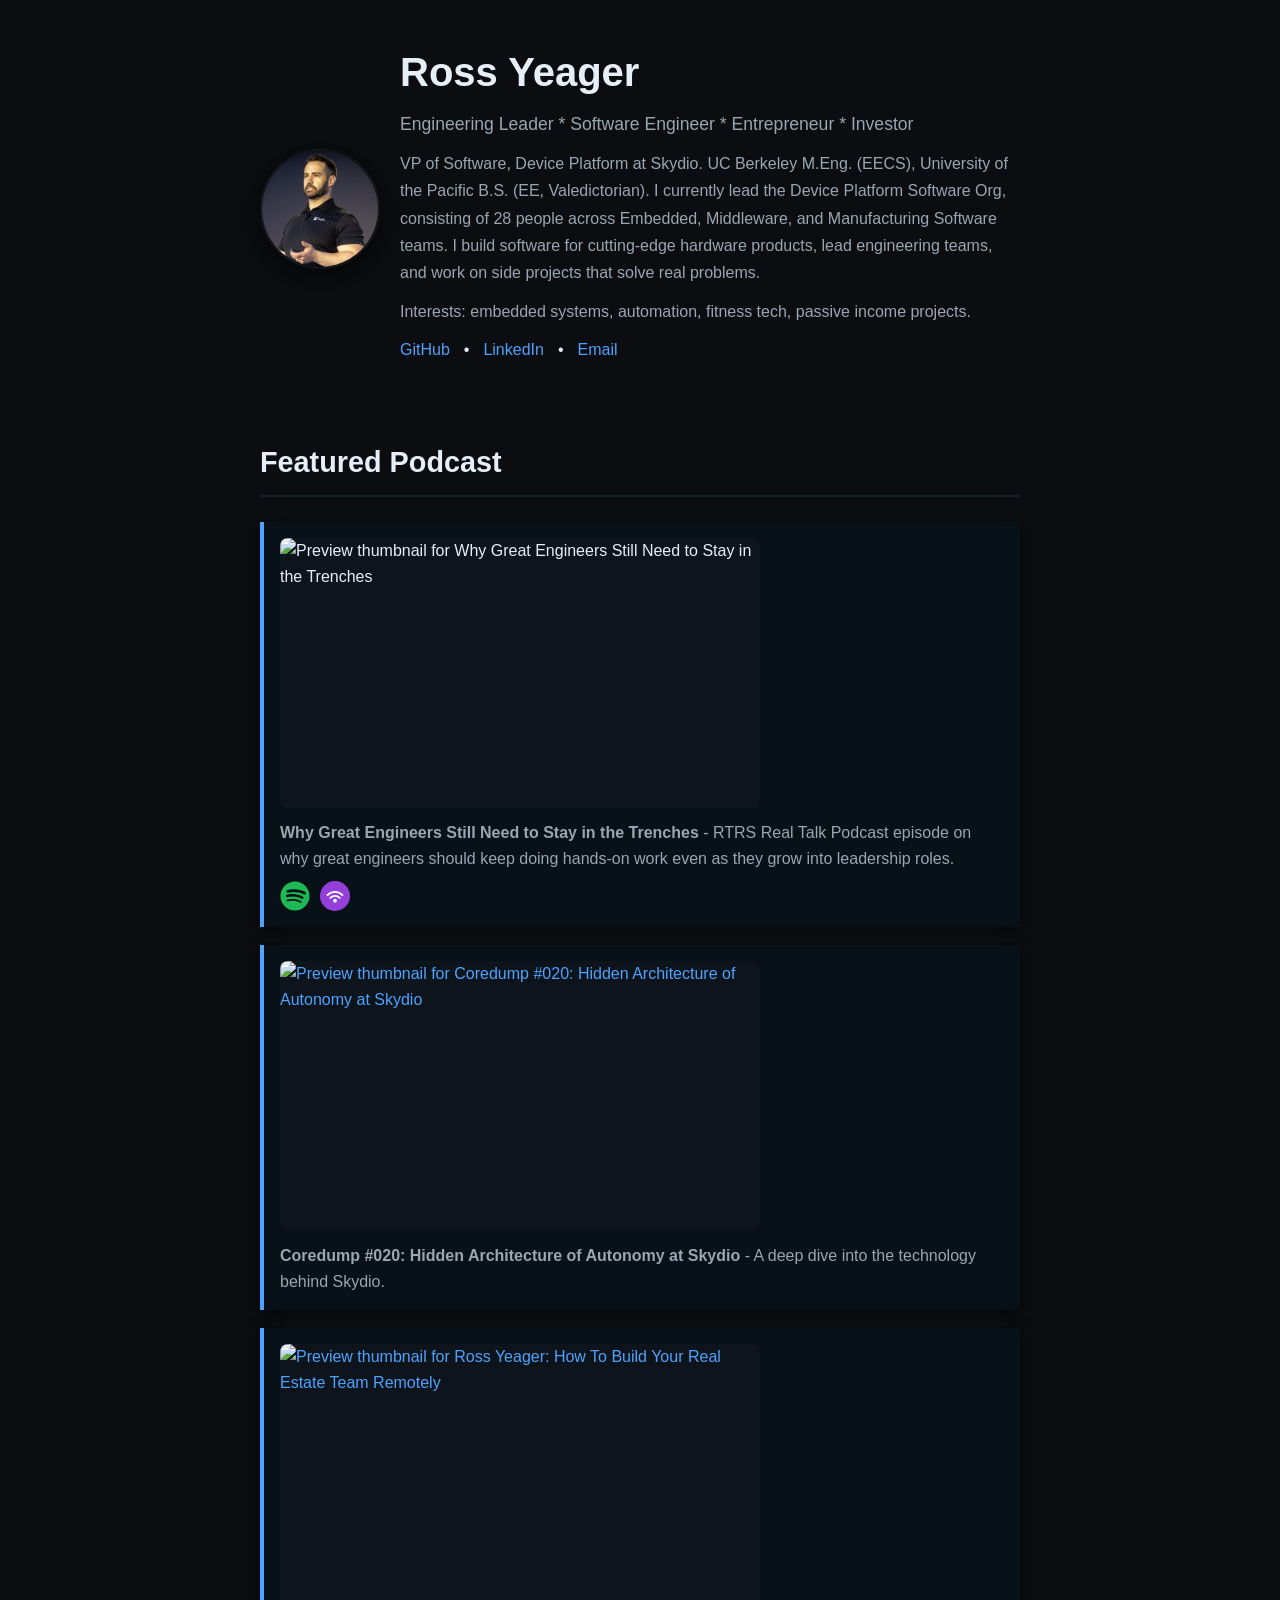
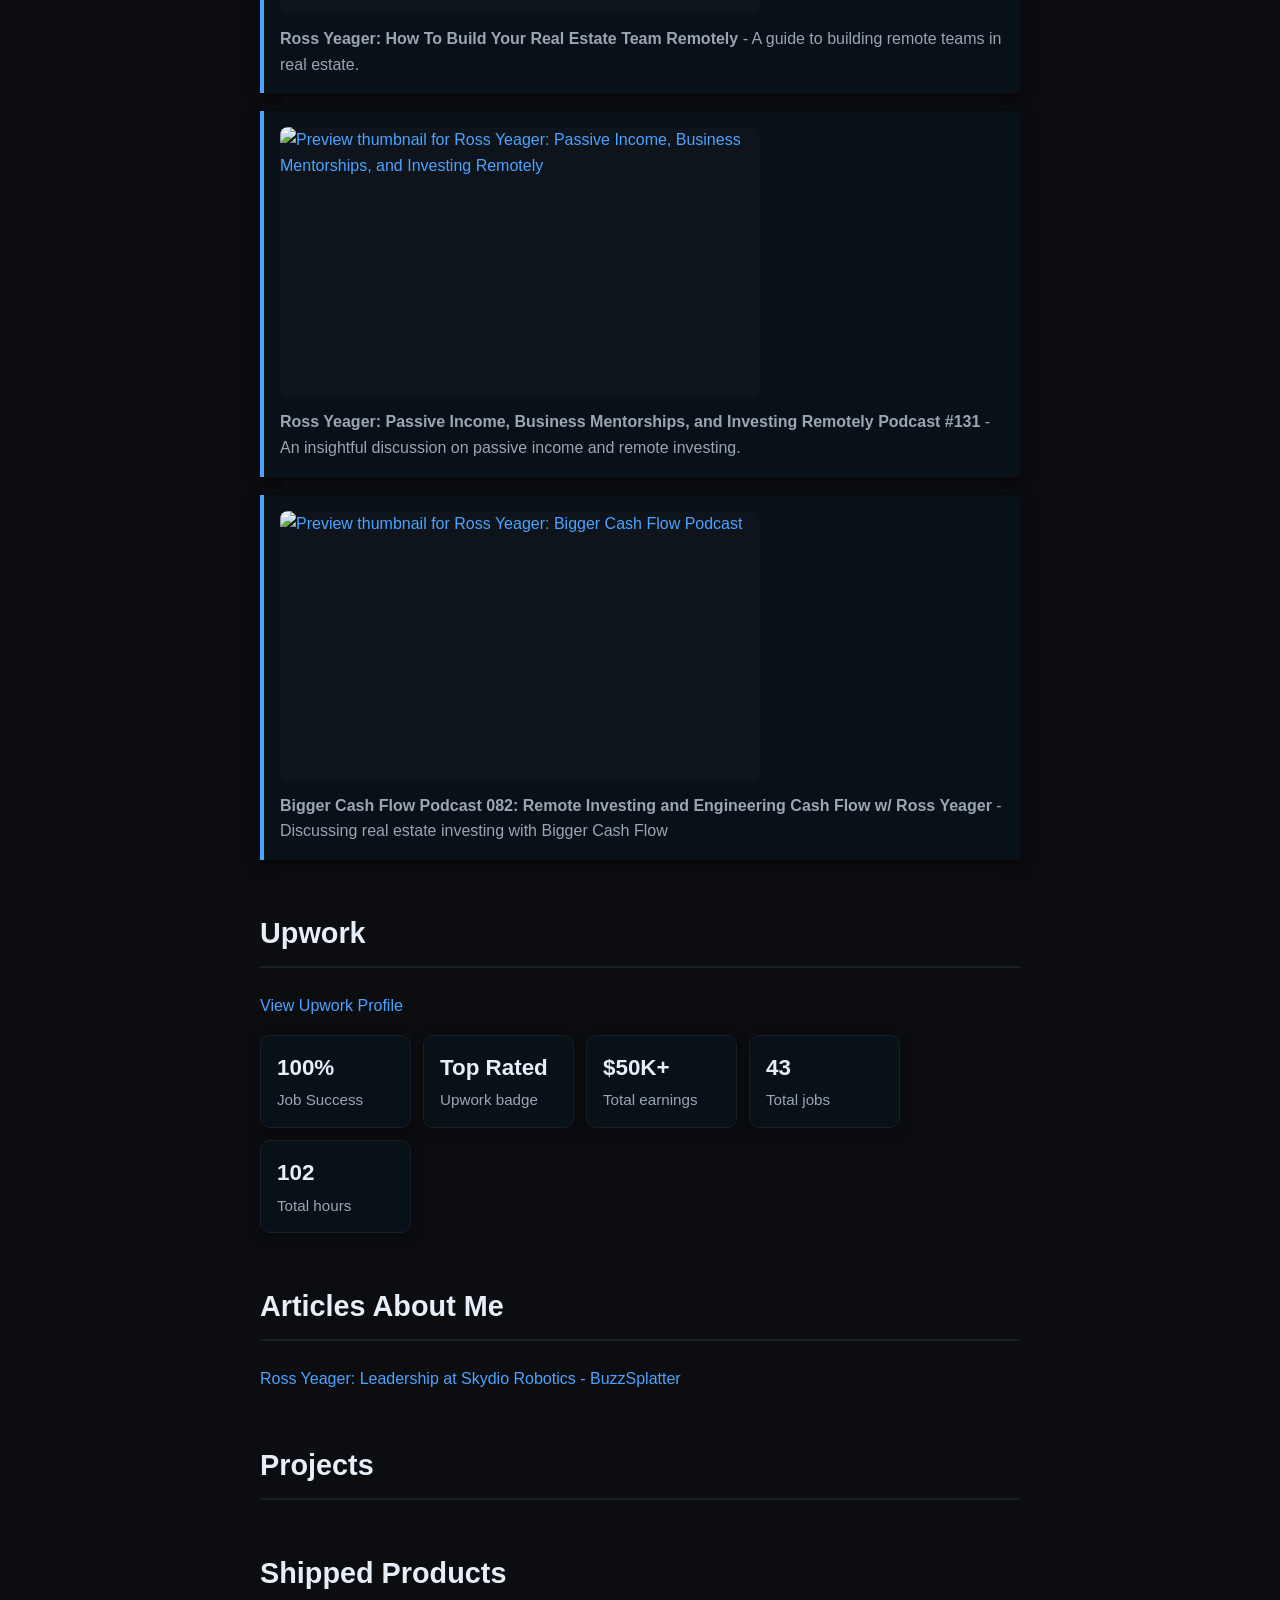
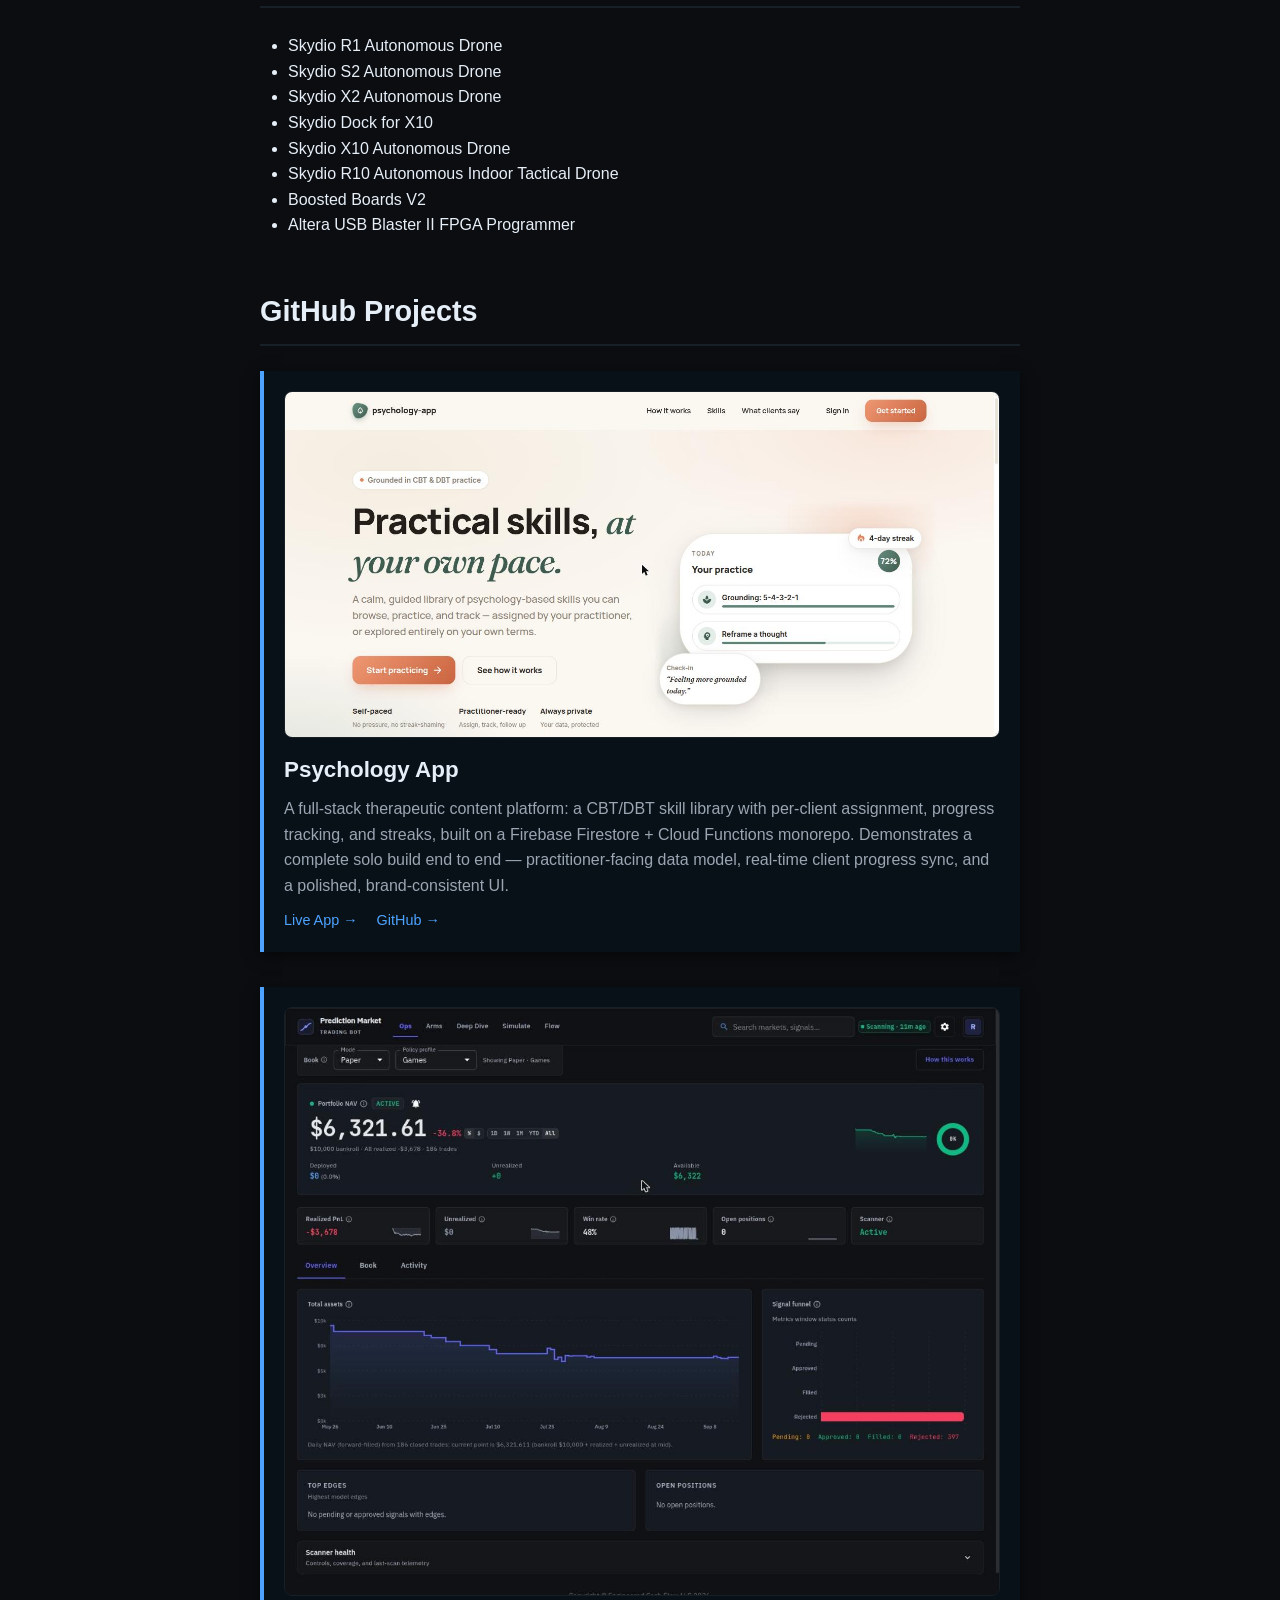
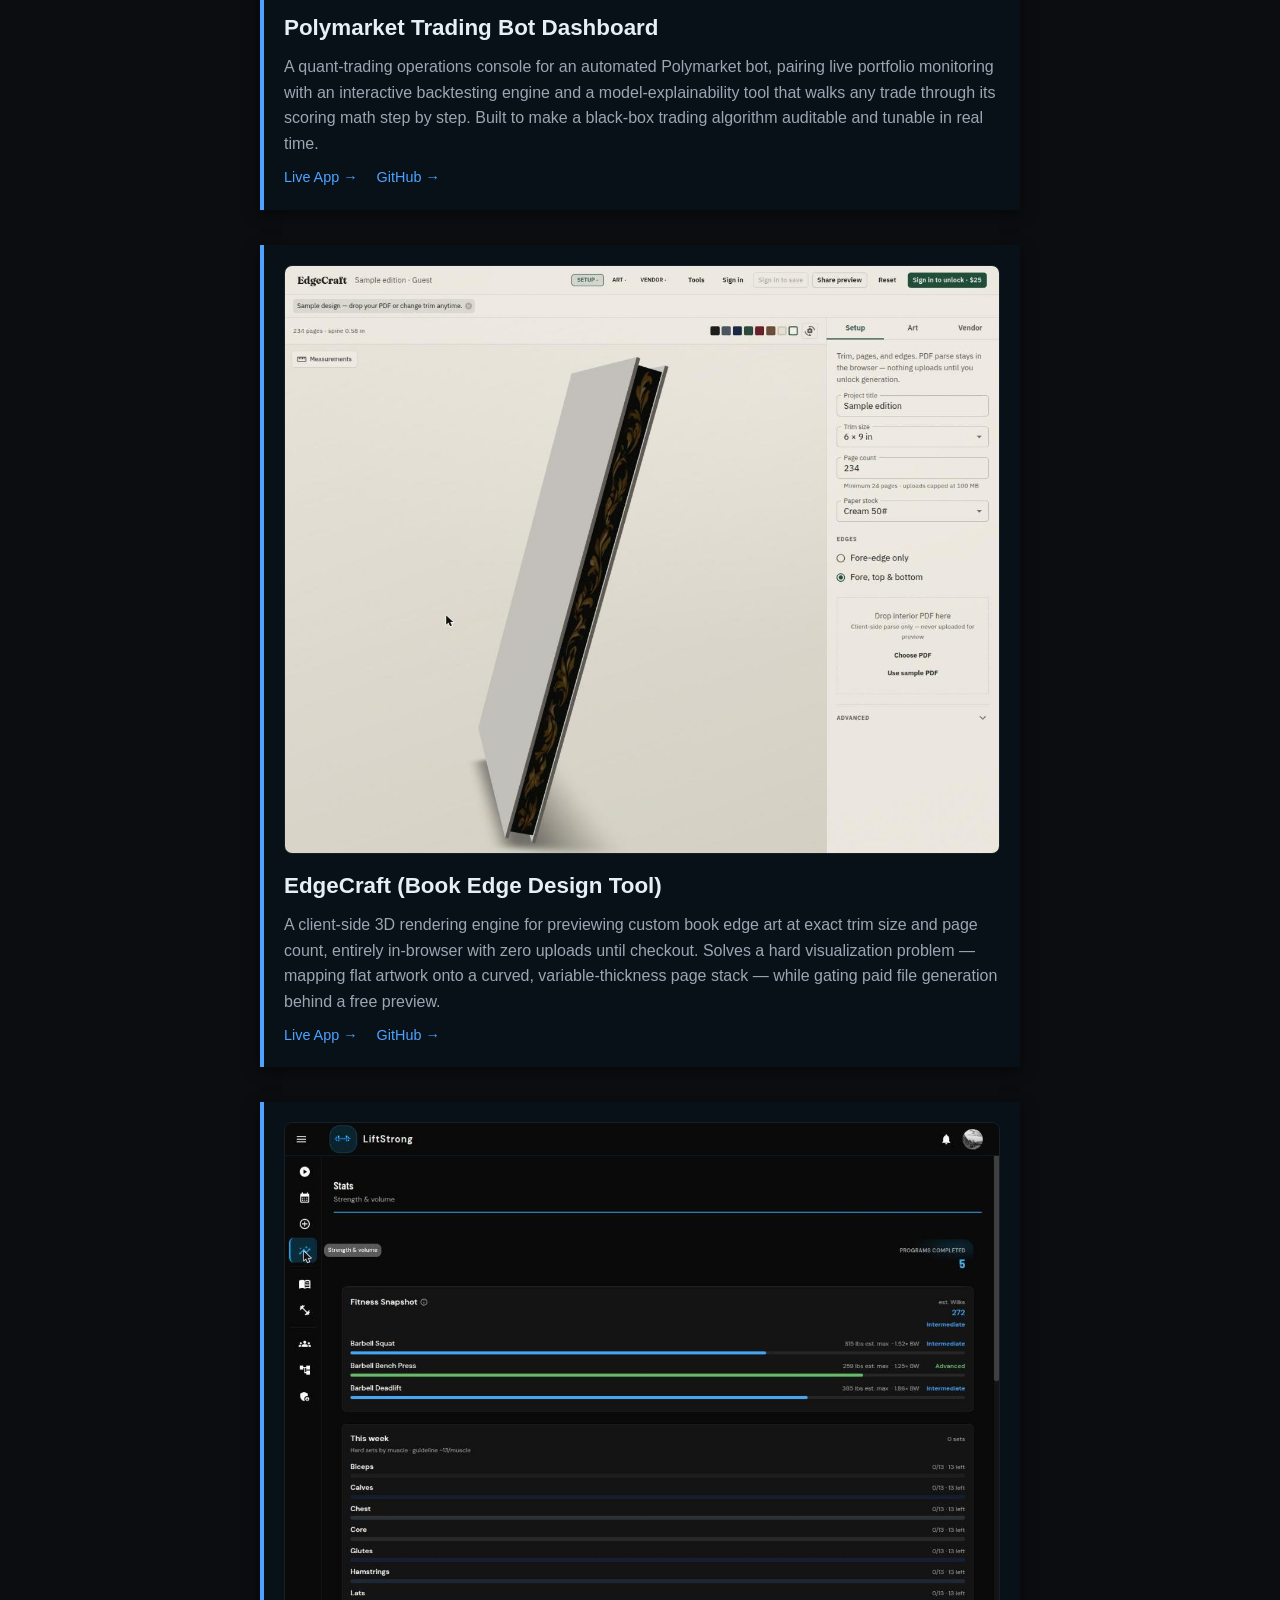
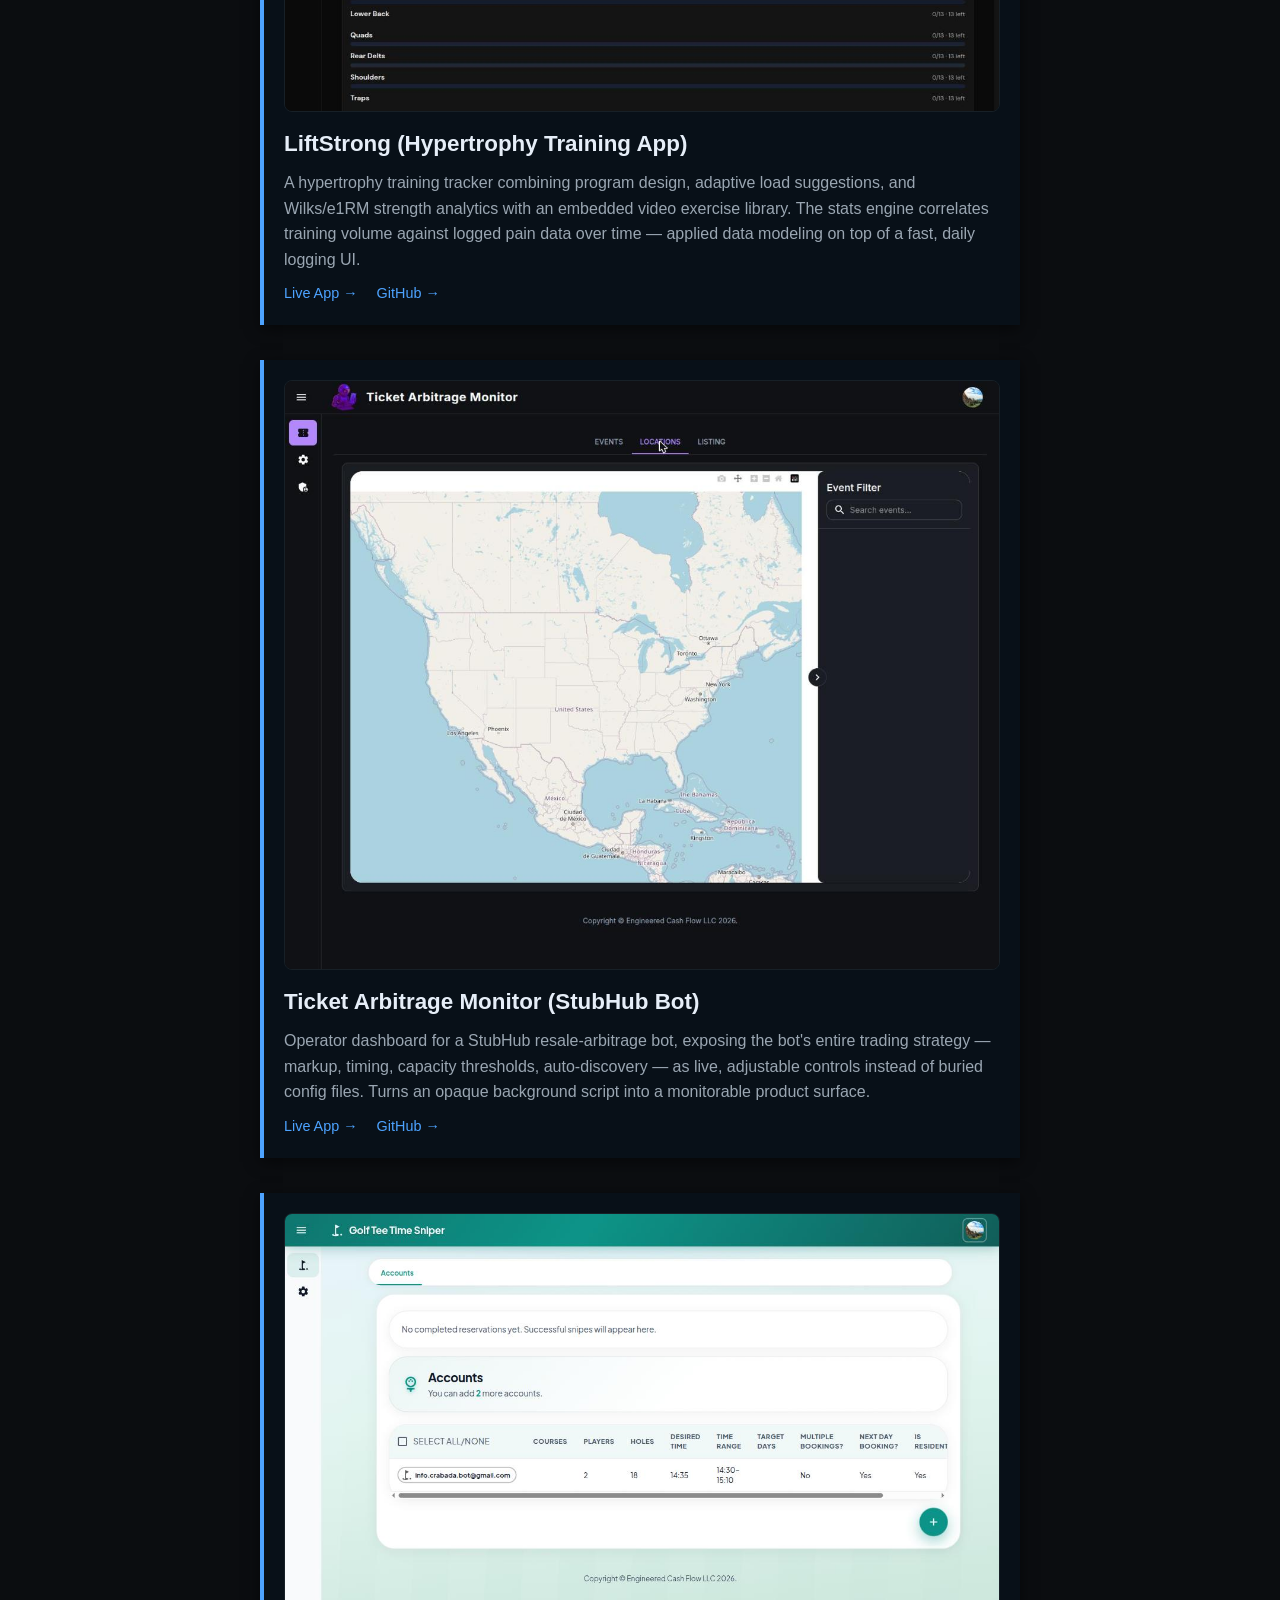
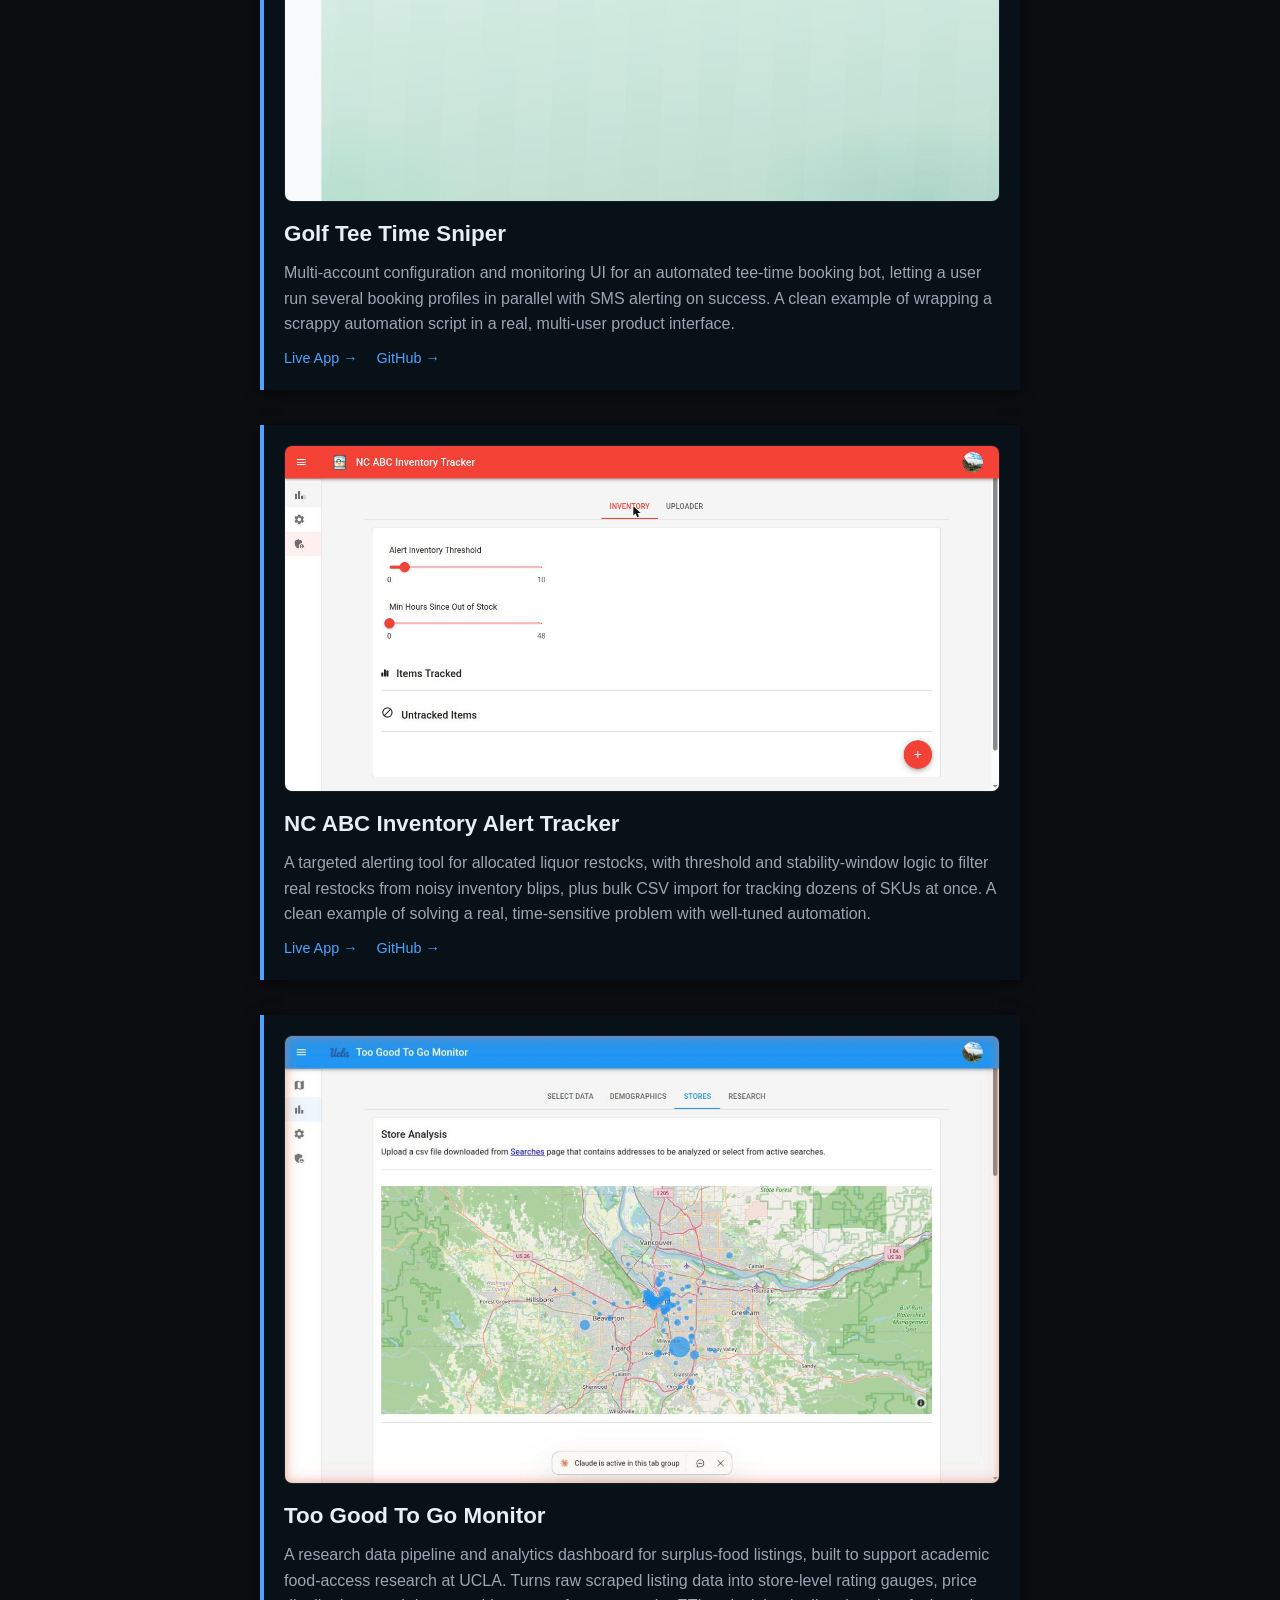
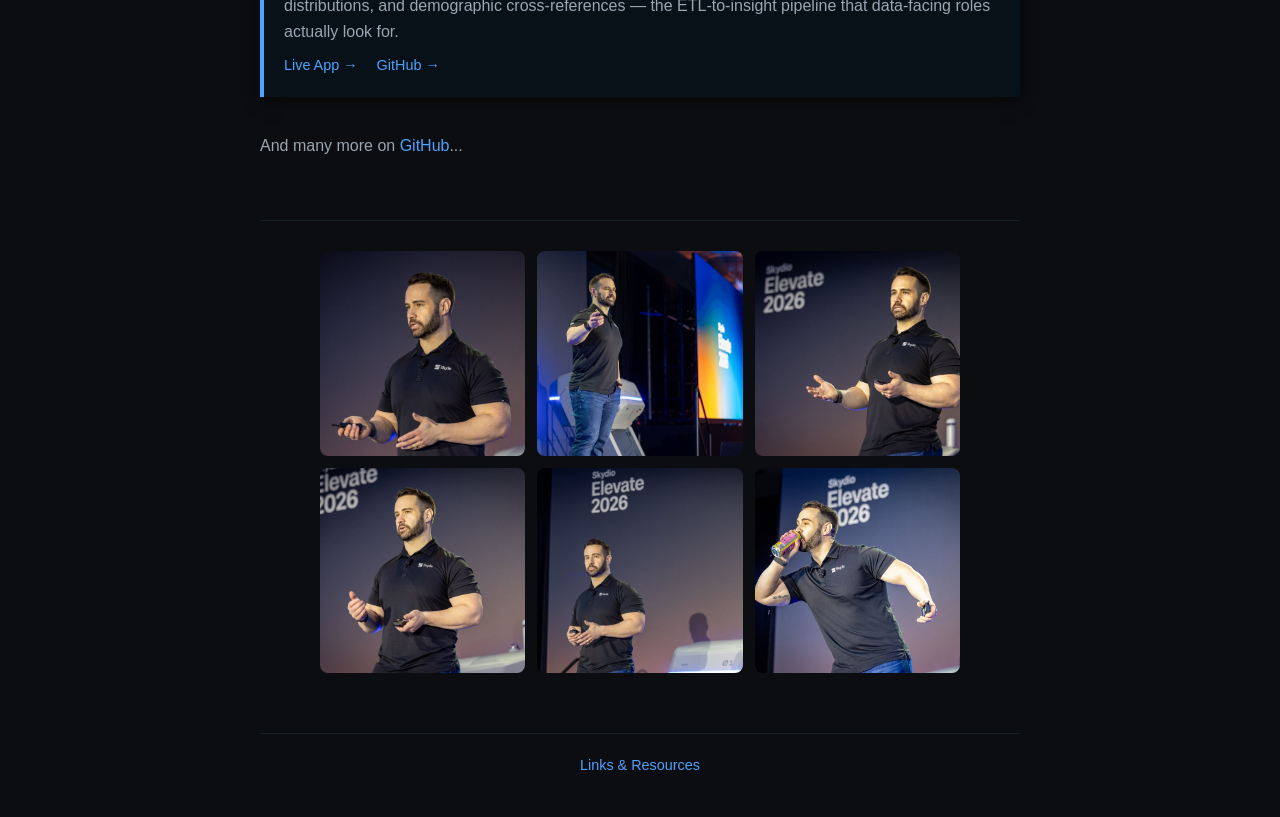
==== commit 01c24456: "Update Upwork stats: $50K+ earnings, 43 jobs Match the live profile: total earnings are $50K+ and co" ====
--- a/index.html
+++ b/index.html
@@ -90,11 +90,11 @@
                 <span>Upwork badge</span>
             </div>
             <div class="upwork-stat">
-                <strong>$40K+</strong>
+                <strong>$50K+</strong>
                 <span>Total earnings</span>
             </div>
             <div class="upwork-stat">
-                <strong>42</strong>
+                <strong>43</strong>
                 <span>Total jobs</span>
             </div>
             <div class="upwork-stat">
